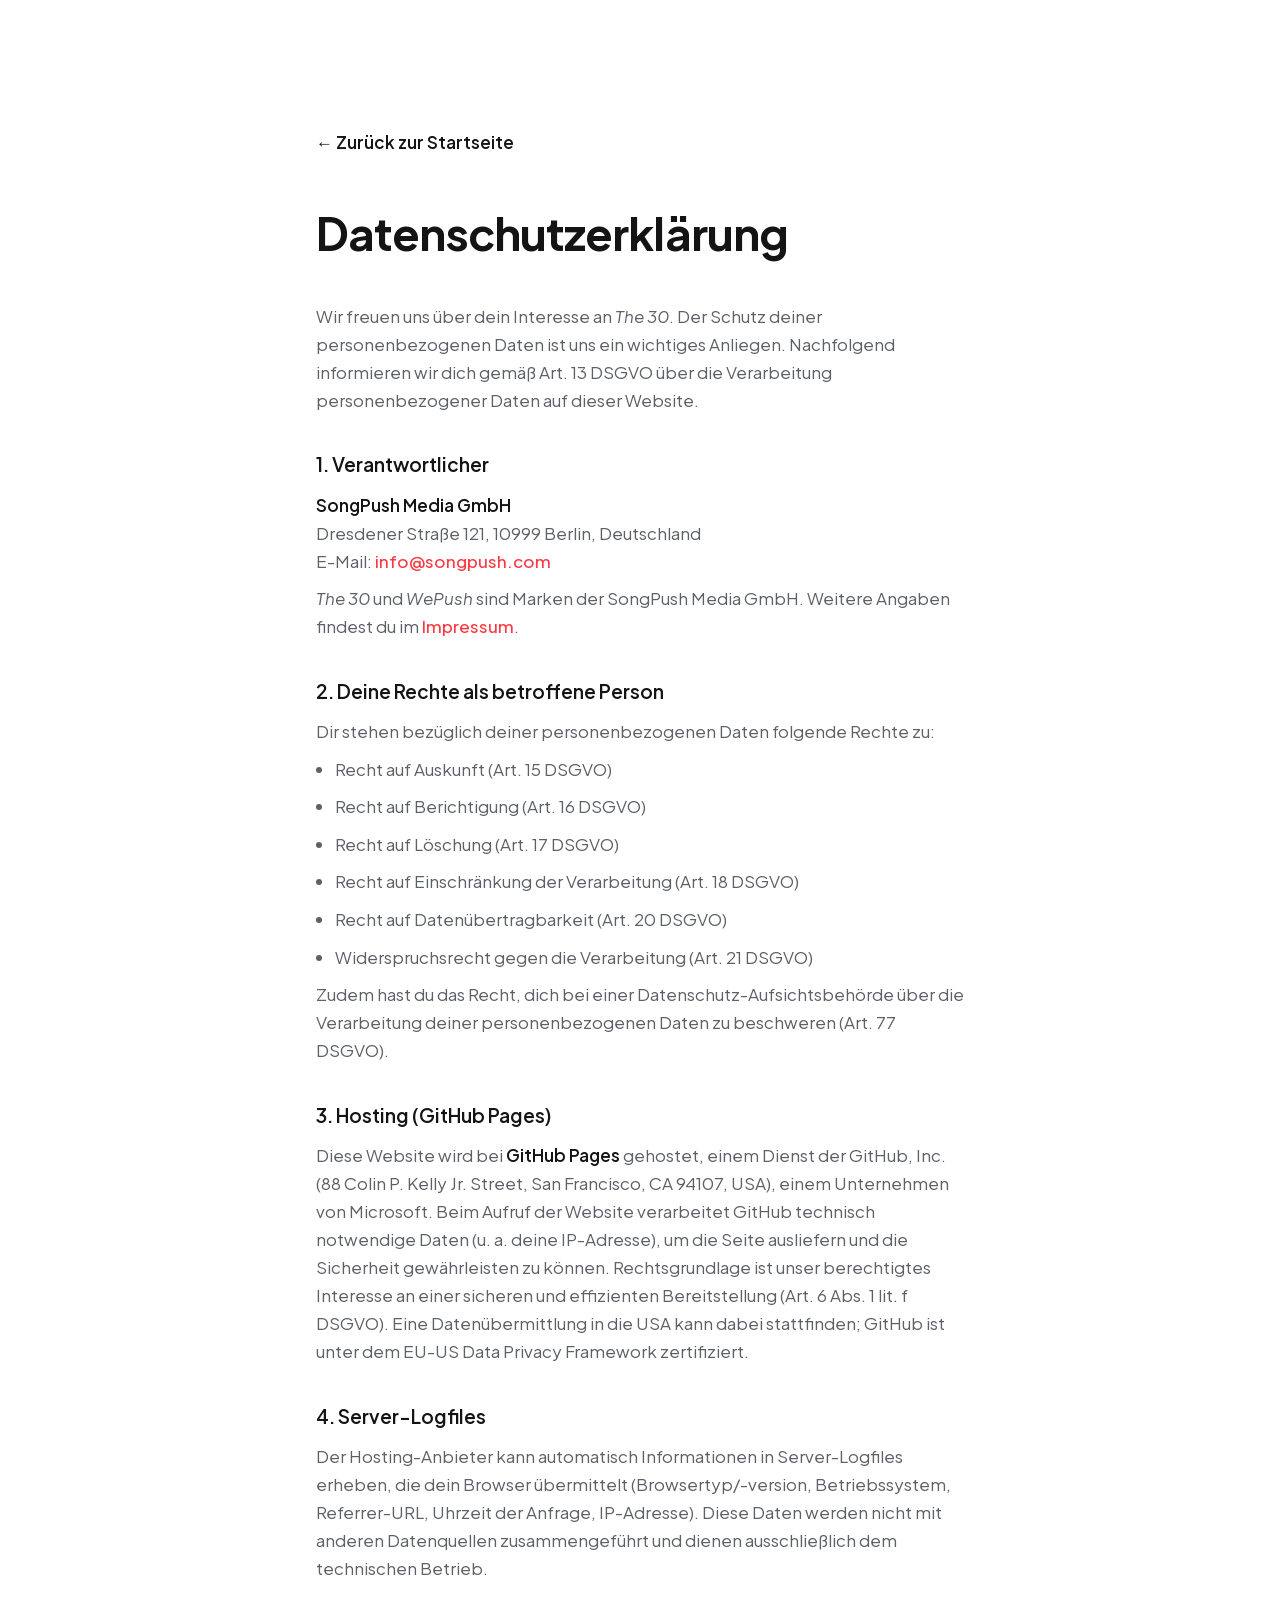
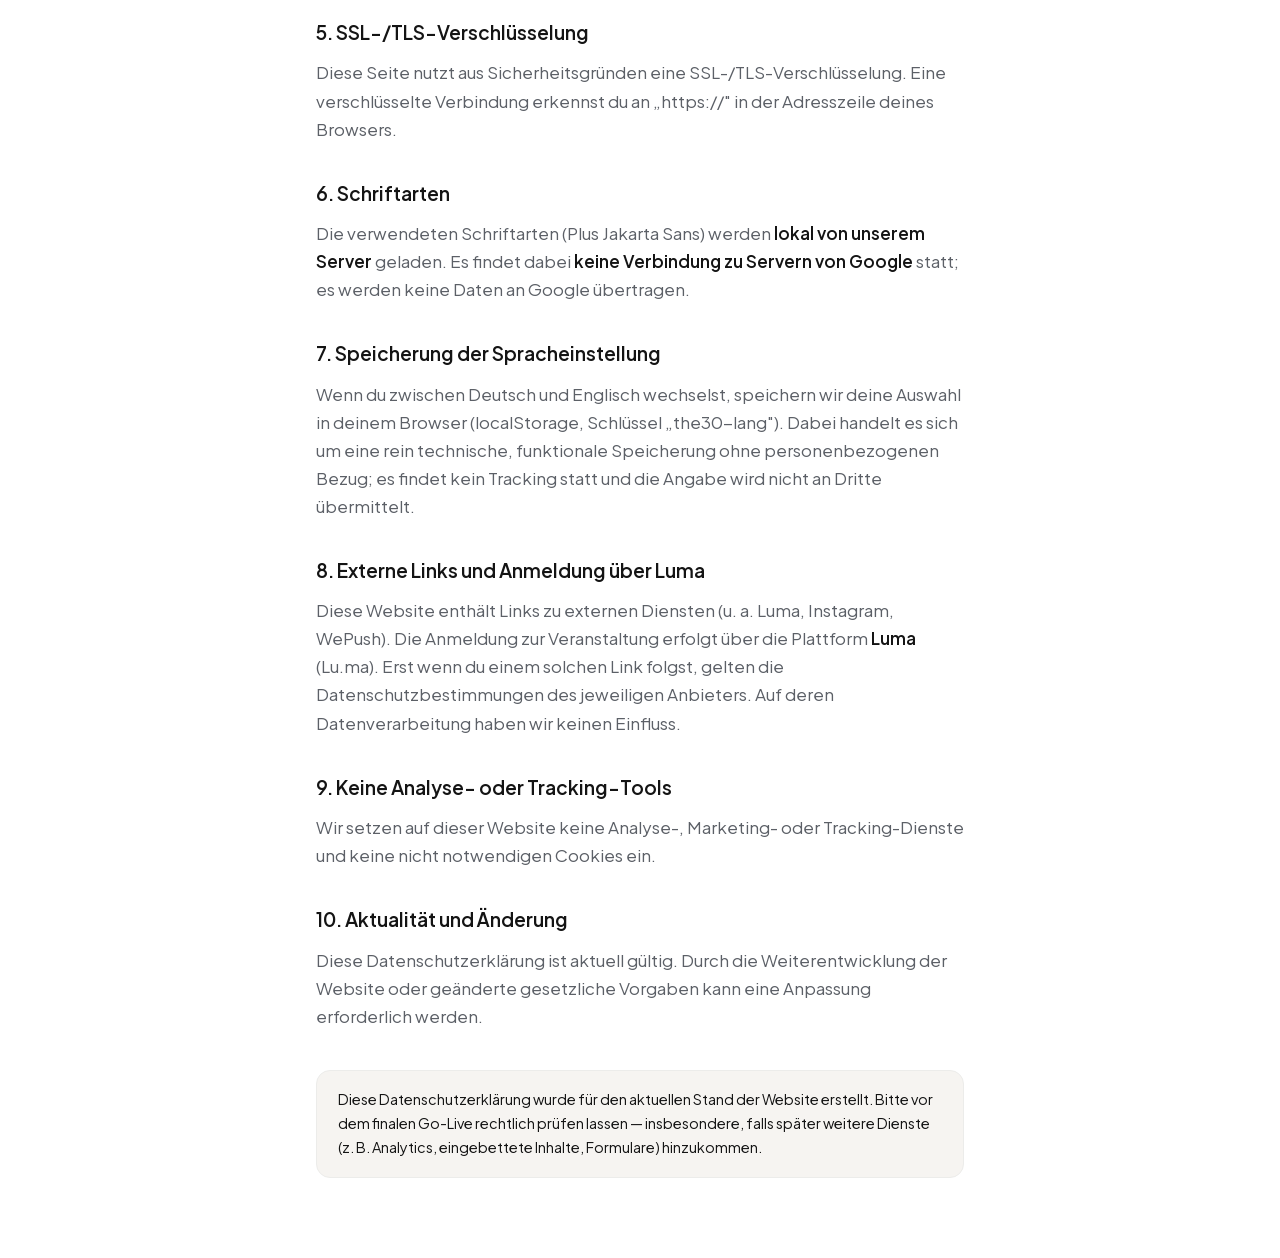
==== datenschutz.html @ 9483adbe "Datenschutz, selbst-gehostete Fonts, Logo-Bar, Section-2 gleich groß - Datenschutzerklärung (datensc" ====
<!DOCTYPE html>
<html lang="de">
<head>
  <meta charset="UTF-8" />
  <meta name="viewport" content="width=device-width, initial-scale=1.0" />
  <title>Datenschutzerklärung — The 30</title>
  <meta name="robots" content="noindex" />
  <link rel="stylesheet" href="assets/fonts/jakarta.css" />
  <link rel="stylesheet" href="css/styles.css" />
  <link rel="icon" href="data:image/svg+xml,<svg xmlns=%22http://www.w3.org/2000/svg%22 viewBox=%220 0 100 100%22><rect width=%22100%22 height=%22100%22 rx=%2226%22 fill=%22%23141414%22/><text x=%2250%22 y=%2270%22 font-size=%2252%22 font-family=%22sans-serif%22 font-weight=%22700%22 fill=%22white%22 text-anchor=%22middle%22>30</text></svg>" />
  <style>
    .legal { max-width: 760px; margin-inline: auto; padding: 8rem var(--gutter) 5rem; }
    .legal h1 { font-weight: 700; letter-spacing: -0.02em; font-size: clamp(2rem, 5vw, 2.8rem); margin-bottom: 2rem; }
    .legal h2 { font-weight: 600; font-size: 1.2rem; margin: 2.2rem 0 0.6rem; }
    .legal p, .legal li { color: var(--ink-soft); margin-bottom: 0.6rem; }
    .legal ul { padding-left: 1.2rem; margin-bottom: 0.6rem; }
    .legal strong { color: var(--ink); font-weight: 600; }
    .legal a { color: var(--primary); font-weight: 500; }
    .legal .back { display: inline-flex; align-items: center; font-weight: 600; color: var(--ink); margin-bottom: 2.5rem; }
    .legal .back:hover { color: var(--primary); }
    .legal .note { margin-top: 2.5rem; padding: 1.1rem 1.3rem; background: var(--bg-soft); border: 1px solid var(--line); border-radius: 14px; font-size: 0.9rem; }
  </style>
</head>
<body>
  <main class="legal">
    <a href="/" class="back">← Zurück zur Startseite</a>
    <h1>Datenschutzerklärung</h1>

    <p>Wir freuen uns über dein Interesse an <em>The 30</em>. Der Schutz deiner personenbezogenen
       Daten ist uns ein wichtiges Anliegen. Nachfolgend informieren wir dich gemäß
       Art. 13 DSGVO über die Verarbeitung personenbezogener Daten auf dieser Website.</p>

    <h2>1. Verantwortlicher</h2>
    <p><strong>SongPush Media GmbH</strong><br />
       Dresdener Straße 121, 10999 Berlin, Deutschland<br />
       E-Mail: <a href="mailto:info@songpush.com">info@songpush.com</a></p>
    <p><em>The 30</em> und <em>WePush</em> sind Marken der SongPush Media GmbH. Weitere Angaben
       findest du im <a href="impressum.html">Impressum</a>.</p>

    <h2>2. Deine Rechte als betroffene Person</h2>
    <p>Dir stehen bezüglich deiner personenbezogenen Daten folgende Rechte zu:</p>
    <ul>
      <li>Recht auf Auskunft (Art. 15 DSGVO)</li>
      <li>Recht auf Berichtigung (Art. 16 DSGVO)</li>
      <li>Recht auf Löschung (Art. 17 DSGVO)</li>
      <li>Recht auf Einschränkung der Verarbeitung (Art. 18 DSGVO)</li>
      <li>Recht auf Datenübertragbarkeit (Art. 20 DSGVO)</li>
      <li>Widerspruchsrecht gegen die Verarbeitung (Art. 21 DSGVO)</li>
    </ul>
    <p>Zudem hast du das Recht, dich bei einer Datenschutz-Aufsichtsbehörde über die Verarbeitung
       deiner personenbezogenen Daten zu beschweren (Art. 77 DSGVO).</p>

    <h2>3. Hosting (GitHub Pages)</h2>
    <p>Diese Website wird bei <strong>GitHub Pages</strong> gehostet, einem Dienst der
       GitHub, Inc. (88 Colin P. Kelly Jr. Street, San Francisco, CA 94107, USA), einem Unternehmen
       von Microsoft. Beim Aufruf der Website verarbeitet GitHub technisch notwendige Daten
       (u. a. deine IP-Adresse), um die Seite ausliefern und die Sicherheit gewährleisten zu können.
       Rechtsgrundlage ist unser berechtigtes Interesse an einer sicheren und effizienten
       Bereitstellung (Art. 6 Abs. 1 lit. f DSGVO). Eine Datenübermittlung in die USA kann dabei
       stattfinden; GitHub ist unter dem EU-US Data Privacy Framework zertifiziert.</p>

    <h2>4. Server-Logfiles</h2>
    <p>Der Hosting-Anbieter kann automatisch Informationen in Server-Logfiles erheben, die dein
       Browser übermittelt (Browsertyp/-version, Betriebssystem, Referrer-URL, Uhrzeit der Anfrage,
       IP-Adresse). Diese Daten werden nicht mit anderen Datenquellen zusammengeführt und dienen
       ausschließlich dem technischen Betrieb.</p>

    <h2>5. SSL-/TLS-Verschlüsselung</h2>
    <p>Diese Seite nutzt aus Sicherheitsgründen eine SSL-/TLS-Verschlüsselung. Eine verschlüsselte
       Verbindung erkennst du an „https://" in der Adresszeile deines Browsers.</p>

    <h2>6. Schriftarten</h2>
    <p>Die verwendeten Schriftarten (Plus Jakarta Sans) werden <strong>lokal von unserem Server</strong>
       geladen. Es findet dabei <strong>keine Verbindung zu Servern von Google</strong> statt; es werden
       keine Daten an Google übertragen.</p>

    <h2>7. Speicherung der Spracheinstellung</h2>
    <p>Wenn du zwischen Deutsch und Englisch wechselst, speichern wir deine Auswahl in deinem Browser
       (localStorage, Schlüssel „the30-lang"). Dabei handelt es sich um eine rein technische,
       funktionale Speicherung ohne personenbezogenen Bezug; es findet kein Tracking statt und die
       Angabe wird nicht an Dritte übermittelt.</p>

    <h2>8. Externe Links und Anmeldung über Luma</h2>
    <p>Diese Website enthält Links zu externen Diensten (u. a. Luma, Instagram, WePush). Die Anmeldung
       zur Veranstaltung erfolgt über die Plattform <strong>Luma</strong> (Lu.ma). Erst wenn du einem
       solchen Link folgst, gelten die Datenschutzbestimmungen des jeweiligen Anbieters. Auf deren
       Datenverarbeitung haben wir keinen Einfluss.</p>

    <h2>9. Keine Analyse- oder Tracking-Tools</h2>
    <p>Wir setzen auf dieser Website keine Analyse-, Marketing- oder Tracking-Dienste und keine
       nicht notwendigen Cookies ein.</p>

    <h2>10. Aktualität und Änderung</h2>
    <p>Diese Datenschutzerklärung ist aktuell gültig. Durch die Weiterentwicklung der Website oder
       geänderte gesetzliche Vorgaben kann eine Anpassung erforderlich werden.</p>

    <div class="note">
      Diese Datenschutzerklärung wurde für den aktuellen Stand der Website erstellt. Bitte vor dem
      finalen Go-Live rechtlich prüfen lassen — insbesondere, falls später weitere Dienste
      (z. B. Analytics, eingebettete Inhalte, Formulare) hinzukommen.
    </div>
  </main>
</body>
</html>
---- assets/fonts/jakarta.css ----
/* cyrillic-ext */
@font-face {
  font-family: 'Plus Jakarta Sans';
  font-style: italic;
  font-weight: 400;
  font-display: swap;
  src: url(pjs-3.woff2) format('woff2');
  unicode-range: U+0460-052F, U+1C80-1C8A, U+20B4, U+2DE0-2DFF, U+A640-A69F, U+FE2E-FE2F;
}
/* vietnamese */
@font-face {
  font-family: 'Plus Jakarta Sans';
  font-style: italic;
  font-weight: 400;
  font-display: swap;
  src: url(pjs-1.woff2) format('woff2');
  unicode-range: U+0102-0103, U+0110-0111, U+0128-0129, U+0168-0169, U+01A0-01A1, U+01AF-01B0, U+0300-0301, U+0303-0304, U+0308-0309, U+0323, U+0329, U+1EA0-1EF9, U+20AB;
}
/* latin-ext */
@font-face {
  font-family: 'Plus Jakarta Sans';
  font-style: italic;
  font-weight: 400;
  font-display: swap;
  src: url(pjs-2.woff2) format('woff2');
  unicode-range: U+0100-02BA, U+02BD-02C5, U+02C7-02CC, U+02CE-02D7, U+02DD-02FF, U+0304, U+0308, U+0329, U+1D00-1DBF, U+1E00-1E9F, U+1EF2-1EFF, U+2020, U+20A0-20AB, U+20AD-20C0, U+2113, U+2C60-2C7F, U+A720-A7FF;
}
/* latin */
@font-face {
  font-family: 'Plus Jakarta Sans';
  font-style: italic;
  font-weight: 400;
  font-display: swap;
  src: url(pjs-0.woff2) format('woff2');
  unicode-range: U+0000-00FF, U+0131, U+0152-0153, U+02BB-02BC, U+02C6, U+02DA, U+02DC, U+0304, U+0308, U+0329, U+2000-206F, U+20AC, U+2122, U+2191, U+2193, U+2212, U+2215, U+FEFF, U+FFFD;
}
/* cyrillic-ext */
@font-face {
  font-family: 'Plus Jakarta Sans';
  font-style: normal;
  font-weight: 400;
  font-display: swap;
  src: url(pjs-7.woff2) format('woff2');
  unicode-range: U+0460-052F, U+1C80-1C8A, U+20B4, U+2DE0-2DFF, U+A640-A69F, U+FE2E-FE2F;
}
/* vietnamese */
@font-face {
  font-family: 'Plus Jakarta Sans';
  font-style: normal;
  font-weight: 400;
  font-display: swap;
  src: url(pjs-6.woff2) format('woff2');
  unicode-range: U+0102-0103, U+0110-0111, U+0128-0129, U+0168-0169, U+01A0-01A1, U+01AF-01B0, U+0300-0301, U+0303-0304, U+0308-0309, U+0323, U+0329, U+1EA0-1EF9, U+20AB;
}
/* latin-ext */
@font-face {
  font-family: 'Plus Jakarta Sans';
  font-style: normal;
  font-weight: 400;
  font-display: swap;
  src: url(pjs-5.woff2) format('woff2');
  unicode-range: U+0100-02BA, U+02BD-02C5, U+02C7-02CC, U+02CE-02D7, U+02DD-02FF, U+0304, U+0308, U+0329, U+1D00-1DBF, U+1E00-1E9F, U+1EF2-1EFF, U+2020, U+20A0-20AB, U+20AD-20C0, U+2113, U+2C60-2C7F, U+A720-A7FF;
}
/* latin */
@font-face {
  font-family: 'Plus Jakarta Sans';
  font-style: normal;
  font-weight: 400;
  font-display: swap;
  src: url(pjs-4.woff2) format('woff2');
  unicode-range: U+0000-00FF, U+0131, U+0152-0153, U+02BB-02BC, U+02C6, U+02DA, U+02DC, U+0304, U+0308, U+0329, U+2000-206F, U+20AC, U+2122, U+2191, U+2193, U+2212, U+2215, U+FEFF, U+FFFD;
}
/* cyrillic-ext */
@font-face {
  font-family: 'Plus Jakarta Sans';
  font-style: normal;
  font-weight: 500;
  font-display: swap;
  src: url(pjs-7.woff2) format('woff2');
  unicode-range: U+0460-052F, U+1C80-1C8A, U+20B4, U+2DE0-2DFF, U+A640-A69F, U+FE2E-FE2F;
}
/* vietnamese */
@font-face {
  font-family: 'Plus Jakarta Sans';
  font-style: normal;
  font-weight: 500;
  font-display: swap;
  src: url(pjs-6.woff2) format('woff2');
  unicode-range: U+0102-0103, U+0110-0111, U+0128-0129, U+0168-0169, U+01A0-01A1, U+01AF-01B0, U+0300-0301, U+0303-0304, U+0308-0309, U+0323, U+0329, U+1EA0-1EF9, U+20AB;
}
/* latin-ext */
@font-face {
  font-family: 'Plus Jakarta Sans';
  font-style: normal;
  font-weight: 500;
  font-display: swap;
  src: url(pjs-5.woff2) format('woff2');
  unicode-range: U+0100-02BA, U+02BD-02C5, U+02C7-02CC, U+02CE-02D7, U+02DD-02FF, U+0304, U+0308, U+0329, U+1D00-1DBF, U+1E00-1E9F, U+1EF2-1EFF, U+2020, U+20A0-20AB, U+20AD-20C0, U+2113, U+2C60-2C7F, U+A720-A7FF;
}
/* latin */
@font-face {
  font-family: 'Plus Jakarta Sans';
  font-style: normal;
  font-weight: 500;
  font-display: swap;
  src: url(pjs-4.woff2) format('woff2');
  unicode-range: U+0000-00FF, U+0131, U+0152-0153, U+02BB-02BC, U+02C6, U+02DA, U+02DC, U+0304, U+0308, U+0329, U+2000-206F, U+20AC, U+2122, U+2191, U+2193, U+2212, U+2215, U+FEFF, U+FFFD;
}
/* cyrillic-ext */
@font-face {
  font-family: 'Plus Jakarta Sans';
  font-style: normal;
  font-weight: 600;
  font-display: swap;
  src: url(pjs-7.woff2) format('woff2');
  unicode-range: U+0460-052F, U+1C80-1C8A, U+20B4, U+2DE0-2DFF, U+A640-A69F, U+FE2E-FE2F;
}
/* vietnamese */
@font-face {
  font-family: 'Plus Jakarta Sans';
  font-style: normal;
  font-weight: 600;
  font-display: swap;
  src: url(pjs-6.woff2) format('woff2');
  unicode-range: U+0102-0103, U+0110-0111, U+0128-0129, U+0168-0169, U+01A0-01A1, U+01AF-01B0, U+0300-0301, U+0303-0304, U+0308-0309, U+0323, U+0329, U+1EA0-1EF9, U+20AB;
}
/* latin-ext */
@font-face {
  font-family: 'Plus Jakarta Sans';
  font-style: normal;
  font-weight: 600;
  font-display: swap;
  src: url(pjs-5.woff2) format('woff2');
  unicode-range: U+0100-02BA, U+02BD-02C5, U+02C7-02CC, U+02CE-02D7, U+02DD-02FF, U+0304, U+0308, U+0329, U+1D00-1DBF, U+1E00-1E9F, U+1EF2-1EFF, U+2020, U+20A0-20AB, U+20AD-20C0, U+2113, U+2C60-2C7F, U+A720-A7FF;
}
/* latin */
@font-face {
  font-family: 'Plus Jakarta Sans';
  font-style: normal;
  font-weight: 600;
  font-display: swap;
  src: url(pjs-4.woff2) format('woff2');
  unicode-range: U+0000-00FF, U+0131, U+0152-0153, U+02BB-02BC, U+02C6, U+02DA, U+02DC, U+0304, U+0308, U+0329, U+2000-206F, U+20AC, U+2122, U+2191, U+2193, U+2212, U+2215, U+FEFF, U+FFFD;
}
/* cyrillic-ext */
@font-face {
  font-family: 'Plus Jakarta Sans';
  font-style: normal;
  font-weight: 700;
  font-display: swap;
  src: url(pjs-7.woff2) format('woff2');
  unicode-range: U+0460-052F, U+1C80-1C8A, U+20B4, U+2DE0-2DFF, U+A640-A69F, U+FE2E-FE2F;
}
/* vietnamese */
@font-face {
  font-family: 'Plus Jakarta Sans';
  font-style: normal;
  font-weight: 700;
  font-display: swap;
  src: url(pjs-6.woff2) format('woff2');
  unicode-range: U+0102-0103, U+0110-0111, U+0128-0129, U+0168-0169, U+01A0-01A1, U+01AF-01B0, U+0300-0301, U+0303-0304, U+0308-0309, U+0323, U+0329, U+1EA0-1EF9, U+20AB;
}
/* latin-ext */
@font-face {
  font-family: 'Plus Jakarta Sans';
  font-style: normal;
  font-weight: 700;
  font-display: swap;
  src: url(pjs-5.woff2) format('woff2');
  unicode-range: U+0100-02BA, U+02BD-02C5, U+02C7-02CC, U+02CE-02D7, U+02DD-02FF, U+0304, U+0308, U+0329, U+1D00-1DBF, U+1E00-1E9F, U+1EF2-1EFF, U+2020, U+20A0-20AB, U+20AD-20C0, U+2113, U+2C60-2C7F, U+A720-A7FF;
}
/* latin */
@font-face {
  font-family: 'Plus Jakarta Sans';
  font-style: normal;
  font-weight: 700;
  font-display: swap;
  src: url(pjs-4.woff2) format('woff2');
  unicode-range: U+0000-00FF, U+0131, U+0152-0153, U+02BB-02BC, U+02C6, U+02DA, U+02DC, U+0304, U+0308, U+0329, U+2000-206F, U+20AC, U+2122, U+2191, U+2193, U+2212, U+2215, U+FEFF, U+FFFD;
}
---- css/styles.css ----
/* =========================================================
   THE 30 — Creator Marketing Leaders Berlin
   Stil angelehnt an markus.ventures: minimalistisch, viel
   Whitespace, Plus Jakarta Sans. WePush-Farben, Rot nur dezent.
   Alle Marken-Variablen unter :root → einfaches Re-Branding.
   ========================================================= */
:root {
  /* Neutrale Basis (markus.ventures-Look) */
  --bg:      #ffffff;
  --bg-soft: #f6f4f1;   /* warmes Off-White für Sektionen */
  --ink:     #141414;   /* Überschriften / Text */
  --ink-2:   #16151a;   /* dunkle Panels */
  --ink-soft:#5c6067;   /* gedämpfter Text */
  --line:    #ececea;   /* feine Linien */

  /* WePush-Farben — Rot nur als dezenter Akzent */
  --primary:      #FE3842;
  --primary-dark: #E5323A;
  --primary-soft: #FFF1F1;
  --cyan:         #4DFFFF;  /* Teil der WePush-Palette; hier bewusst kaum genutzt */

  /* Typo */
  --font: "Plus Jakarta Sans", -apple-system, BlinkMacSystemFont, "Segoe UI", sans-serif;

  /* Layout */
  --maxw: 1120px;
  --gutter: clamp(1.25rem, 5vw, 3.5rem);
  --radius: 18px;
  --radius-sm: 12px;
}

*, *::before, *::after { box-sizing: border-box; margin: 0; padding: 0; }
html { scroll-behavior: smooth; -webkit-text-size-adjust: 100%; }
body {
  background: var(--bg); color: var(--ink);
  font-family: var(--font); font-size: 17px; line-height: 1.65; font-weight: 400;
  -webkit-font-smoothing: antialiased; overflow-x: hidden;
}
img { max-width: 100%; display: block; }
a { color: inherit; text-decoration: none; }
.container { width: 100%; max-width: var(--maxw); margin-inline: auto; padding-inline: var(--gutter); }

/* dezenter roter Akzent-Unterstrich (sparsam eingesetzt) */
.ux { position: relative; white-space: nowrap; }
.ux::after { content: ""; position: absolute; left: 0; right: 0; bottom: -0.06em; height: 2px; background: var(--primary); border-radius: 2px; opacity: .9; }

/* ---------- Eyebrow ---------- */
.eyebrow {
  display: inline-flex; align-items: center; gap: 0.55em;
  font-size: 0.74rem; font-weight: 600; letter-spacing: 0.16em; text-transform: uppercase;
  color: var(--ink-soft); margin-bottom: 1.3rem;
}
.eyebrow::before { content: ""; width: 18px; height: 1px; background: var(--ink-soft); opacity: .5; }
.eyebrow--dot::before { width: 7px; height: 7px; border-radius: 50%; background: var(--primary); opacity: 1; }

/* ---------- Buttons & Links ---------- */
.btn {
  display: inline-flex; align-items: center; justify-content: center;
  font-family: var(--font); font-weight: 600; font-size: 0.94rem;
  padding: 0.85em 1.7em; border-radius: 100px; border: 1px solid transparent; cursor: pointer;
  transition: transform .2s ease, background .2s ease, color .2s ease, box-shadow .25s ease, border-color .2s ease;
  white-space: nowrap;
}
.btn--dark { background: var(--ink); color: #fff; }
.btn--dark:hover { background: #000; transform: translateY(-2px); box-shadow: 0 10px 24px rgba(20,20,20,0.18); }
.btn--light { background: #fff; color: var(--ink); }
.btn--light:hover { transform: translateY(-2px); box-shadow: 0 12px 30px rgba(0,0,0,0.22); }
.btn--nav { padding: 0.62em 1.25em; font-size: 0.86rem; }
.btn--lg { font-size: 1rem; padding: 0.95em 2rem; }

.link-arrow { display: inline-flex; align-items: center; font-weight: 600; color: var(--ink);
  transition: color .2s, transform .2s; }
.link-arrow:hover { color: var(--primary); transform: translateX(3px); }
.link-arrow--lg { font-size: 1rem; }

/* ---------- Nav ---------- */
.nav {
  position: fixed; top: 0; left: 0; right: 0; z-index: 100;
  display: flex; align-items: center; justify-content: space-between;
  padding: 1.15rem var(--gutter);
  transition: background .3s ease, box-shadow .3s ease, padding .3s ease;
}
.nav.scrolled { background: rgba(255,255,255,0.82); backdrop-filter: blur(14px); -webkit-backdrop-filter: blur(14px);
  box-shadow: 0 1px 0 var(--line); padding-top: 0.8rem; padding-bottom: 0.8rem; }
.nav__brand { display: flex; flex-direction: column; line-height: 1; }
.nav__mark { font-weight: 700; font-size: 1.18rem; letter-spacing: -0.01em; }
.nav__by { font-size: 0.63rem; font-weight: 600; letter-spacing: 0.2em; text-transform: uppercase; color: var(--primary); margin-top: 4px; }
.nav__links { display: flex; gap: 2.1rem; }
.nav__links a { font-size: 0.92rem; font-weight: 500; color: var(--ink-soft); transition: color .2s; }
.nav__links a:hover { color: var(--ink); }
.nav__actions { display: flex; align-items: center; gap: 0.9rem; }
.langswitch { display: inline-flex; align-items: center; background: #f1efec; border: 1px solid var(--line); border-radius: 100px; padding: 3px; }
.langswitch__btn { font-family: var(--font); font-weight: 600; font-size: 0.78rem; letter-spacing: 0.03em;
  border: none; background: transparent; color: var(--ink-soft); cursor: pointer;
  padding: 0.32em 0.7em; border-radius: 100px; transition: background .2s, color .2s; }
.langswitch__btn.is-active { background: var(--ink); color: #fff; }

/* ---------- Trust / Logo-Bar ---------- */
.trustbar { padding: 2.6rem var(--gutter) 0.5rem; }
.trustbar .container { border-top: 1px solid var(--line); padding-top: 2.6rem; }
.trustbar__label { text-align: center; font-size: 0.8rem; font-weight: 600; letter-spacing: 0.14em;
  text-transform: uppercase; color: var(--ink-soft); margin-bottom: 1.8rem; }
.trustbar__logos { display: flex; flex-wrap: wrap; justify-content: center; align-items: center; gap: clamp(1.6rem, 5vw, 3.4rem); }
.brand { font-weight: 700; font-size: clamp(1.1rem, 2.4vw, 1.5rem); letter-spacing: -0.01em;
  color: #b7b6b3; transition: color .25s ease, transform .25s ease; cursor: default; white-space: nowrap; }
.brand:hover { color: var(--c); transform: translateY(-2px); }
/* Für echte Logo-Bilder: <img class="brand-img" …> */
.brand-img { height: 30px; width: auto; filter: grayscale(1); opacity: 0.5; transition: filter .25s ease, opacity .25s ease; }
.brand-img:hover { filter: none; opacity: 1; }

/* ---------- Hero ---------- */
.hero { position: relative; min-height: 100vh; min-height: 100svh;
  display: flex; align-items: center; padding: 9rem var(--gutter) 5rem; overflow: hidden; }
.hero__grid-lines { position: absolute; inset: 0; z-index: 0;
  background-image: radial-gradient(rgba(20,20,20,0.05) 1px, transparent 1px);
  background-size: 42px 42px;
  -webkit-mask-image: linear-gradient(180deg, #000, transparent 70%);
          mask-image: linear-gradient(180deg, #000, transparent 70%); }
.hero__layout { position: relative; z-index: 1; display: grid;
  grid-template-columns: 1.02fr 0.98fr; gap: clamp(2rem, 5vw, 4.5rem); align-items: stretch; width: 100%; }
.hero__inner { display: flex; flex-direction: column; justify-content: space-between; gap: 2rem; }
.hero__top { max-width: 600px; }
.hero__title { font-weight: 600; letter-spacing: -0.025em; line-height: 1.08;
  font-size: clamp(2.1rem, 4.6vw, 3.6rem); margin-bottom: 1.5rem; }
.hero__lede { max-width: 48ch; color: var(--ink-soft); font-size: clamp(1.05rem, 1.6vw, 1.2rem); }
.hero__media { position: relative; display: flex; flex-direction: column; justify-content: space-between; }
.hero__media img { display: block; width: 100%; height: auto; aspect-ratio: 1 / 1; object-fit: cover;
  border-radius: 26px; box-shadow: 0 34px 80px rgba(20,20,20,0.24); }
.hero__cta { display: flex; align-items: center; gap: 1.6rem; flex-wrap: wrap; margin-top: 2.4rem; }
.hero__meta { display: flex; align-items: center; justify-content: space-between; gap: 1rem;
  width: 100%; margin-top: 1.6rem; padding-top: 1.6rem; border-top: 1px solid var(--line); }
.hero__meta > div { display: flex; flex-direction: column; }
.hero__meta-num { font-weight: 700; font-size: 1.45rem; letter-spacing: -0.02em; }
.hero__meta-lbl { font-size: 0.85rem; color: var(--ink-soft); }
.hero__meta-sep { width: 1px; height: 34px; background: var(--line); }

/* ---------- Sections ---------- */
.section { padding: clamp(4.5rem, 10vw, 8.5rem) 0; position: relative; }
.section__title { font-weight: 600; letter-spacing: -0.02em; line-height: 1.18; font-size: clamp(1.7rem, 3.8vw, 2.7rem); max-width: 22ch; }
.section__title--sm { font-size: clamp(1.55rem, 3vw, 2.15rem); }
.lead { margin-top: 1.5rem; max-width: 64ch; color: var(--ink-soft); font-size: 1.13rem; }

/* ---------- Vision ---------- */
.vision { background: var(--bg-soft); }
.vision__grid { display: grid; grid-template-columns: 1fr 1fr; gap: clamp(2rem, 5vw, 4.5rem); align-items: stretch; }
.vision__text { align-self: center; }
.vision__media { display: flex; }
.vision__media video { display: block; width: 100%; height: 100%; object-fit: cover; min-height: 340px;
  border-radius: 24px; box-shadow: 0 30px 70px rgba(20,20,20,0.20); background: #0d0d0f; }

/* ---------- Experience / Cards ---------- */
/* Stimmungs-Galerie: alle Fotos über identischen dunklen Filter vereinheitlicht */
.mood { display: grid; grid-template-columns: repeat(4, 1fr); gap: 0.9rem; margin-top: 2.8rem; }
.mood__tile { position: relative; margin: 0; border-radius: 16px; overflow: hidden; aspect-ratio: 3 / 4; }
.mood__tile img { width: 100%; height: 100%; object-fit: cover;
  filter: grayscale(0.35) brightness(0.6) contrast(1.05);
  transition: transform .6s ease, filter .4s ease; }
.mood__tile::after { content: ""; position: absolute; inset: 0; pointer-events: none;
  background: linear-gradient(to top, rgba(12,12,14,0.9) 0%, rgba(12,12,14,0.2) 55%, rgba(12,12,14,0.4) 100%); }
.mood__tile figcaption { position: absolute; left: 1rem; bottom: 0.9rem; z-index: 1;
  color: #fff; font-weight: 600; font-size: 0.92rem; letter-spacing: -0.01em; }
.mood__tile:hover img { transform: scale(1.06); filter: grayscale(0.15) brightness(0.72) contrast(1.05); }

.cards { display: grid; grid-template-columns: repeat(3, 1fr); gap: 1.3rem; margin-top: 3rem; }
.card { background: #fff; border: 1px solid var(--line); border-radius: var(--radius);
  padding: 2rem 1.9rem 2.2rem; transition: transform .3s ease, box-shadow .3s ease; position: relative; }
.card:hover { transform: translateY(-6px); box-shadow: 0 18px 40px rgba(20,20,20,0.07); }
.card__icon { display: grid; place-items: center; width: 52px; height: 52px; border-radius: 14px;
  border: 1px solid var(--line); color: var(--ink); margin-bottom: 1.3rem; transition: color .3s, border-color .3s; }
.card:hover .card__icon { color: var(--primary); border-color: var(--primary-soft); }
.card__idx { position: absolute; top: 1.5rem; right: 1.7rem; font-weight: 700; font-size: 0.95rem; color: var(--line); }
.card__title { font-weight: 600; font-size: 1.3rem; margin-bottom: 0.55rem; letter-spacing: -0.01em; }
.card__text { color: var(--ink-soft); font-size: 0.98rem; }

.flow { display: grid; grid-template-columns: repeat(4, 1fr); gap: 1.4rem; margin-top: 2.6rem;
  border-top: 1px solid var(--line); padding-top: 2.6rem; }
.flow__num { display: inline-grid; place-items: center; width: 30px; height: 30px; border-radius: 50%;
  border: 1px solid var(--line); color: var(--ink); font-weight: 600; font-size: 0.9rem; margin-bottom: 0.9rem; }
.flow__item h4 { font-weight: 600; font-size: 1.08rem; margin-bottom: 0.3rem; letter-spacing: -0.01em; }
.flow__item p { color: var(--ink-soft); font-size: 0.92rem; }

/* ---------- Location ---------- */
.location__grid { display: grid; grid-template-columns: 1.05fr 0.95fr; gap: clamp(2rem, 5vw, 4.5rem); align-items: center; }
.location__addr { font-weight: 600; font-size: 1.1rem; margin-top: 0.9rem; }
.location__date { margin: 1.8rem 0 1.2rem; font-weight: 600; color: var(--ink); }
.pin-card { position: relative; border-radius: var(--radius); overflow: hidden; border: 1px solid var(--line); }
.pin-card__map { display: block; width: 100%; }
.pin-card__label { position: absolute; left: 1.1rem; bottom: 1.1rem; background: #fff; padding: 0.65rem 1rem; border-radius: 12px;
  box-shadow: 0 6px 18px rgba(0,0,0,0.08); display: flex; flex-direction: column; }
.pin-card__label strong { font-weight: 600; font-size: 0.95rem; }
.pin-card__label span { font-size: 0.8rem; color: var(--ink-soft); }

/* ---------- Gallery ---------- */
.gallery { background: var(--bg-soft); }
.grid-gallery { display: grid; grid-template-columns: repeat(3, 1fr); gap: 1rem; margin-top: 2.6rem; }
.grid-gallery figure { margin: 0; border-radius: var(--radius-sm); overflow: hidden; }
.grid-gallery img { width: 100%; height: 100%; aspect-ratio: 1/1; object-fit: cover; transition: transform .5s ease; }
.grid-gallery figure:hover img { transform: scale(1.04); }
.ph-tile { aspect-ratio: 1/1; border-radius: var(--radius-sm); background: #fff; border: 1px solid var(--line);
  background-image: radial-gradient(var(--line) 1px, transparent 1px); background-size: 16px 16px; }

/* ---------- Host ---------- */
.host__grid { display: grid; grid-template-columns: 0.8fr 1.2fr; gap: clamp(2rem, 5vw, 4.5rem); align-items: center; }
.host-photo { position: relative; max-width: 340px; }
.host-photo__ph { aspect-ratio: 4/5; border-radius: var(--radius); background: var(--bg-soft); border: 1px solid var(--line);
  display: flex; flex-direction: column; align-items: center; justify-content: center; gap: 0.3rem; color: var(--ink-soft); }
.host-photo__ph span { font-weight: 600; }
.host-photo__ph small { font-size: 0.78rem; opacity: 0.6; }

/* ---------- FAQ ---------- */
.faq__container { max-width: 800px; }
.accordion { margin-top: 2.6rem; border-top: 1px solid var(--line); }
.acc { border-bottom: 1px solid var(--line); }
.acc summary { list-style: none; cursor: pointer; padding: 1.35rem 0; font-weight: 600; font-size: 1.1rem;
  display: flex; justify-content: space-between; align-items: center; gap: 1rem; letter-spacing: -0.01em; }
.acc summary::-webkit-details-marker { display: none; }
.acc summary::after { content: "+"; color: var(--ink-soft); font-size: 1.5rem; font-weight: 400; transition: transform .3s, color .3s; line-height: 1; }
.acc[open] summary::after { transform: rotate(45deg); color: var(--primary); }
.acc__body { padding-bottom: 1.4rem; color: var(--ink-soft); max-width: 64ch; }

/* ---------- CTA ---------- */
.cta-wrap { padding-bottom: clamp(3rem, 7vw, 5rem); }
.cta-panel { background: var(--ink-2); color: #fff; border-radius: 28px; text-align: center;
  padding: clamp(3rem, 8vw, 5.5rem) clamp(1.5rem, 5vw, 4rem); position: relative; overflow: hidden; }
.cta-panel::before { content: ""; position: absolute; top: -40%; left: 50%; transform: translateX(-50%);
  width: 480px; height: 480px; border-radius: 50%;
  background: radial-gradient(circle, rgba(254,56,66,0.18), transparent 62%); }
.cta-panel > * { position: relative; z-index: 1; }
.cta-panel__title { font-weight: 600; font-size: clamp(1.9rem, 5vw, 3rem); letter-spacing: -0.02em; }
.cta-panel__sub { margin: 1rem auto 2rem; color: rgba(255,255,255,0.72); font-size: 1.08rem; max-width: 40ch; }

/* ---------- Footer ---------- */
.footer { padding-top: 1rem; padding-bottom: 2rem; }
.footer__grid { display: flex; justify-content: space-between; flex-wrap: wrap; gap: 2rem; padding-bottom: 2.4rem; border-bottom: 1px solid var(--line); }
.footer__brand .nav__mark { font-size: 1.3rem; }
.footer__brand p { color: var(--ink-soft); font-size: 0.9rem; margin-top: 0.4rem; }
.footer__links { display: flex; gap: 1.8rem; flex-wrap: wrap; }
.footer__links a { color: var(--ink-soft); font-size: 0.92rem; font-weight: 500; transition: color .2s; }
.footer__links a:hover { color: var(--primary); }
.footer__bottom { display: flex; justify-content: space-between; flex-wrap: wrap; gap: 0.6rem; padding-block: 1.6rem; color: var(--ink-soft); font-size: 0.82rem; }
.footer__bottom a:hover { color: var(--primary); }

/* ---------- Reveal ---------- */
.reveal { opacity: 0; transform: translateY(22px); transition: opacity .7s ease, transform .7s ease; }
.reveal.is-visible { opacity: 1; transform: none; }
@media (prefers-reduced-motion: reduce) {
  .reveal { opacity: 1; transform: none; transition: none; }
  html { scroll-behavior: auto; }
}

/* ---------- Responsive ---------- */
@media (max-width: 900px) {
  .nav__links { display: none; }
  .cards, .flow, .mood { grid-template-columns: 1fr 1fr; }
  .location__grid, .host__grid, .vision__grid { grid-template-columns: 1fr; }
  .vision__media video { height: auto; width: 100%; min-height: 0; aspect-ratio: 16 / 10; }
  .host-photo { max-width: 300px; }
  .hero { min-height: 0; padding: 8rem var(--gutter) 4rem; }
  .hero__layout { grid-template-columns: 1fr; gap: 2.5rem; }
  .hero__inner { max-width: 620px; }
  .hero__media { max-width: 480px; }
}
@media (max-width: 560px) {
  body { font-size: 16px; }
  .cards, .flow, .grid-gallery { grid-template-columns: 1fr; }
  .grid-gallery { grid-template-columns: 1fr 1fr; }
  .hero { padding-top: 7rem; }
  .hero__meta-sep { display: none; }
  .hero__meta { gap: 1.4rem; }
  .nav { padding-inline: 1.1rem; }
  .btn--nav { display: none; }
}
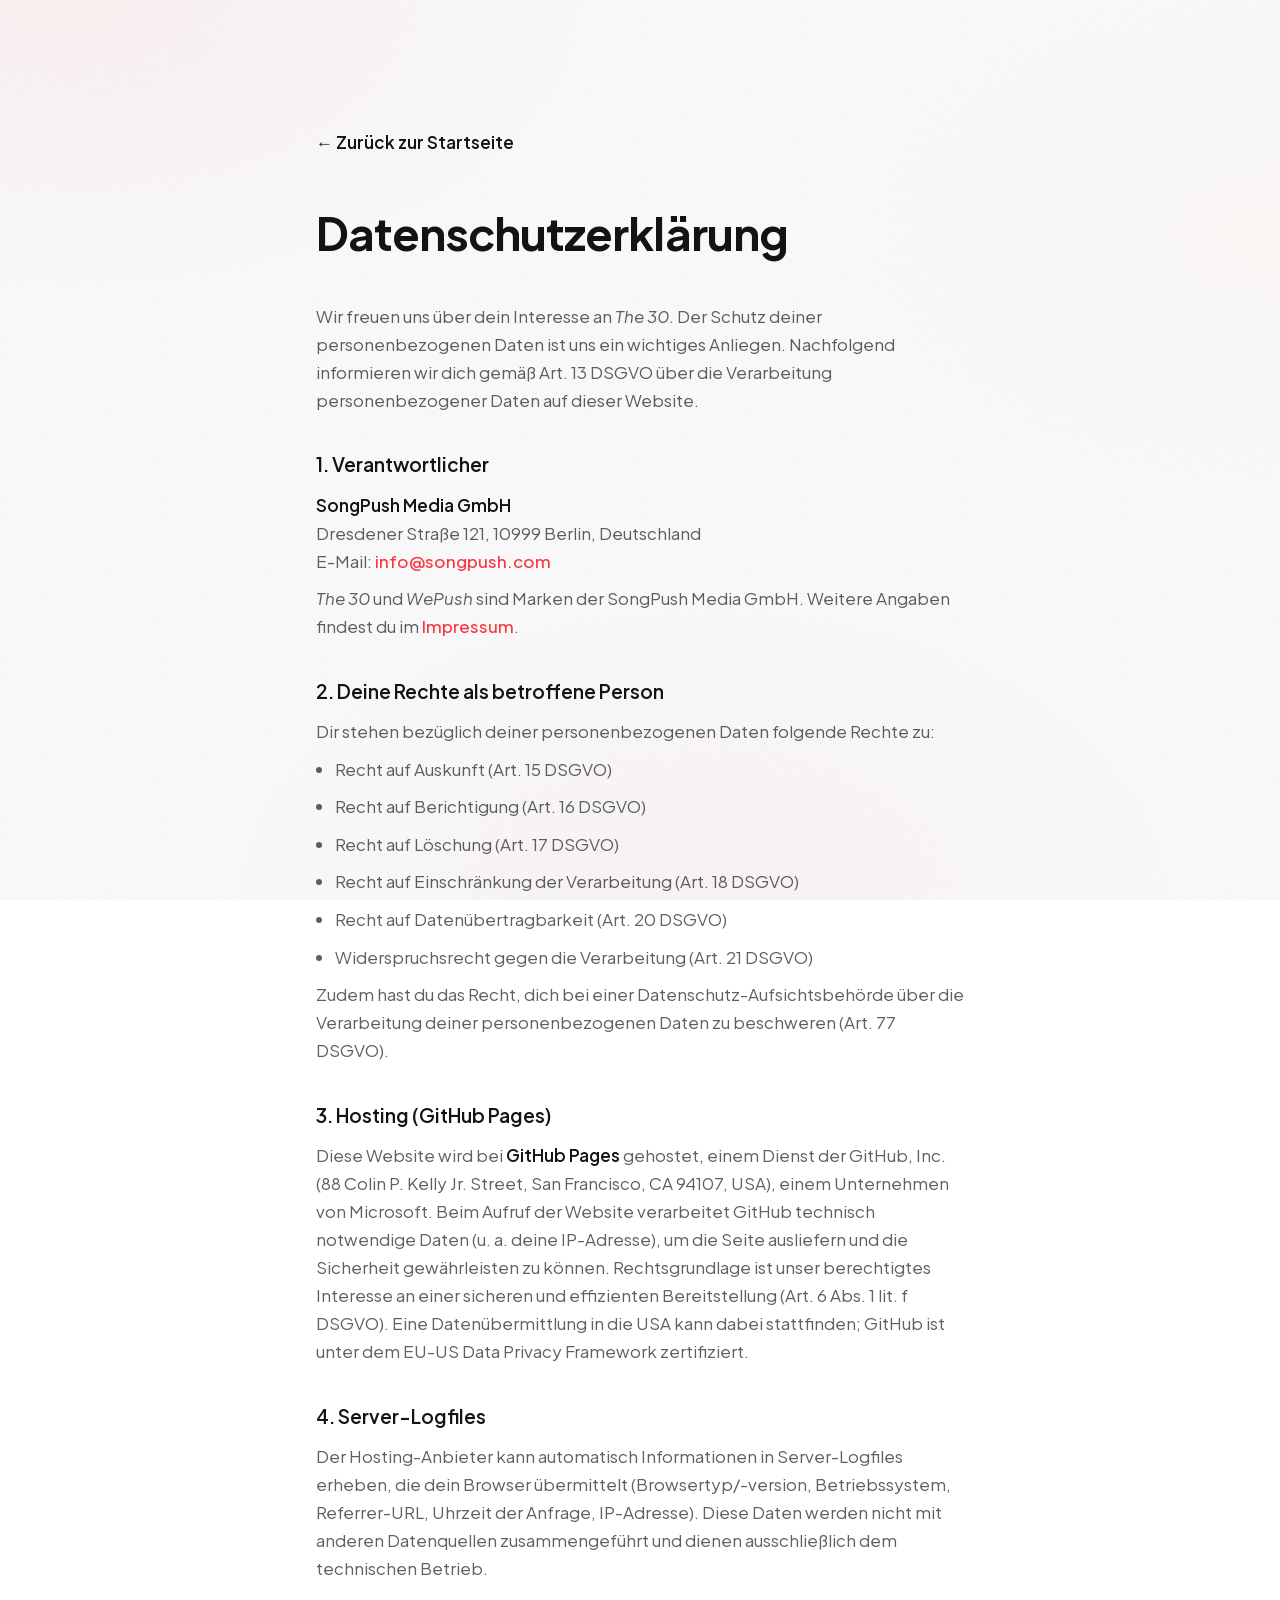
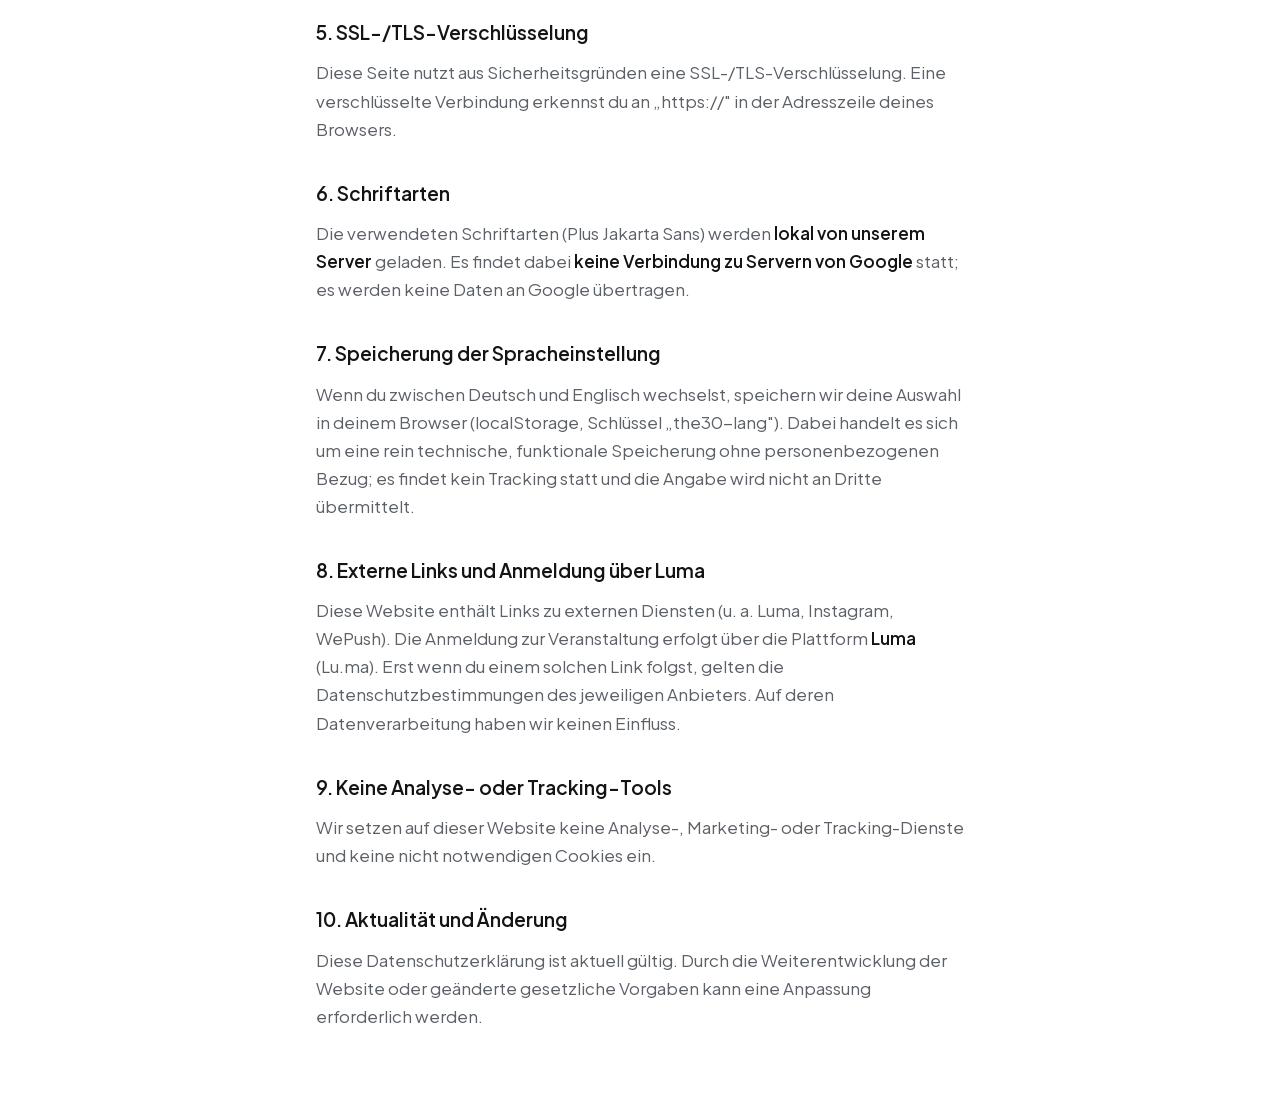
==== commit 9b2b3f38: "Footer: Luma->Anmeldung, markus.ventures entfernt; interne Hinweis-Boxen aus Impressum & Datenschutz" ====
--- a/datenschutz.html
+++ b/datenschutz.html
@@ -93,12 +93,6 @@
     <h2>10. Aktualität und Änderung</h2>
     <p>Diese Datenschutzerklärung ist aktuell gültig. Durch die Weiterentwicklung der Website oder
        geänderte gesetzliche Vorgaben kann eine Anpassung erforderlich werden.</p>
-
-    <div class="note">
-      Diese Datenschutzerklärung wurde für den aktuellen Stand der Website erstellt. Bitte vor dem
-      finalen Go-Live rechtlich prüfen lassen — insbesondere, falls später weitere Dienste
-      (z. B. Analytics, eingebettete Inhalte, Formulare) hinzukommen.
-    </div>
   </main>
 </body>
 </html>
--- a/css/styles.css
+++ b/css/styles.css
@@ -32,14 +32,29 @@
 *, *::before, *::after { box-sizing: border-box; margin: 0; padding: 0; }
 html { scroll-behavior: smooth; -webkit-text-size-adjust: 100%; }
 body {
-  background: var(--bg); color: var(--ink);
+  background-color: var(--bg); color: var(--ink);
+  /* Weiches, warmes Ambient-Licht (organisch, edel, kein Tech-Muster) */
+  background-image:
+    radial-gradient(70% 55% at 5% 0%, rgba(254,56,66,0.05), transparent 60%),
+    radial-gradient(58% 50% at 100% 26%, rgba(255,210,184,0.07), transparent 58%),
+    radial-gradient(62% 55% at 55% 100%, rgba(254,56,66,0.035), transparent 62%);
+  background-repeat: no-repeat;
+  background-attachment: fixed;
   font-family: var(--font); font-size: 17px; line-height: 1.65; font-weight: 400;
   -webkit-font-smoothing: antialiased; overflow-x: hidden;
+}
+/* Feines, mattes Korn-/Papier-Muster über der ganzen Seite (edel, nicht-technisch) */
+body::before {
+  content: ""; position: fixed; inset: 0; z-index: 40; pointer-events: none; opacity: 0.055;
+  background-image: url("data:image/svg+xml,%3Csvg xmlns='http://www.w3.org/2000/svg' width='160' height='160'%3E%3Cfilter id='n'%3E%3CfeTurbulence type='fractalNoise' baseFrequency='0.82' numOctaves='2' stitchTiles='stitch'/%3E%3CfeColorMatrix type='matrix' values='0 0 0 0 0 0 0 0 0 0 0 0 0 0 0 0 0 0 1 0'/%3E%3C/filter%3E%3Crect width='160' height='160' filter='url(%23n)'/%3E%3C/svg%3E");
+  background-size: 160px 160px;
 }
 img { max-width: 100%; display: block; }
 a { color: inherit; text-decoration: none; }
 .container { width: 100%; max-width: var(--maxw); margin-inline: auto; padding-inline: var(--gutter); }
 
+/* roter Text-Akzent (WePush-Rot) */
+.hl { color: var(--primary); }
 /* dezenter roter Akzent-Unterstrich (sparsam eingesetzt) */
 .ux { position: relative; white-space: nowrap; }
 .ux::after { content: ""; position: absolute; left: 0; right: 0; bottom: -0.06em; height: 2px; background: var(--primary); border-radius: 2px; opacity: .9; }
@@ -96,36 +111,41 @@
 .langswitch__btn.is-active { background: var(--ink); color: #fff; }
 
 /* ---------- Trust / Logo-Bar ---------- */
-.trustbar { padding: 2.6rem var(--gutter) 0.5rem; }
+.trustbar { padding: 2.6rem var(--gutter) 3.4rem; }
 .trustbar .container { border-top: 1px solid var(--line); padding-top: 2.6rem; }
-.trustbar__label { text-align: center; font-size: 0.8rem; font-weight: 600; letter-spacing: 0.14em;
-  text-transform: uppercase; color: var(--ink-soft); margin-bottom: 1.8rem; }
-.trustbar__logos { display: flex; flex-wrap: wrap; justify-content: center; align-items: center; gap: clamp(1.6rem, 5vw, 3.4rem); }
-.brand { font-weight: 700; font-size: clamp(1.1rem, 2.4vw, 1.5rem); letter-spacing: -0.01em;
-  color: #b7b6b3; transition: color .25s ease, transform .25s ease; cursor: default; white-space: nowrap; }
-.brand:hover { color: var(--c); transform: translateY(-2px); }
-/* Für echte Logo-Bilder: <img class="brand-img" …> */
-.brand-img { height: 30px; width: auto; filter: grayscale(1); opacity: 0.5; transition: filter .25s ease, opacity .25s ease; }
-.brand-img:hover { filter: none; opacity: 1; }
+.trustbar__label { text-align: center; font-size: 0.72rem; font-weight: 600; letter-spacing: 0.13em;
+  text-transform: uppercase; color: var(--ink-soft); margin-bottom: 2rem; }
+.trustbar__logos { display: flex; flex-wrap: wrap; justify-content: center; align-items: center; gap: clamp(1.2rem, 2.6vw, 2.2rem) clamp(1rem, 2.1vw, 1.8rem); }
+/* Logos einheitlich innerhalb einer Höhen-/Breiten-Box, ohne Verzerrung; ausgegraut → Farbe bei Hover */
+.brand-img { max-height: 27px; max-width: 105px; width: auto; height: auto;
+  filter: grayscale(1); opacity: 0.5; transition: filter .3s ease, opacity .3s ease, transform .3s ease; }
+.brand-img:hover { filter: none; opacity: 1; transform: translateY(-2px); }
+/* breite Wortmarken (cosnova, Duolingo) kleiner, damit sie nicht dominieren */
+.brand-img--sm { max-height: 18px; max-width: 76px; }
+/* größer (Nivea, Paramount, Sony Music, Gymondo) */
+.brand-img--lg { max-height: 36px; max-width: 126px; }
+/* kleiner (Suno) */
+.brand-img--xs { max-height: 14px; max-width: 60px; }
+/* Gymondo (gestapeltes Logo mit Innen-Padding → etwas größer für Balance) */
+.brand-img--gym { max-height: 66px; max-width: 80px; }
 
 /* ---------- Hero ---------- */
 .hero { position: relative; min-height: 100vh; min-height: 100svh;
   display: flex; align-items: center; padding: 9rem var(--gutter) 5rem; overflow: hidden; }
 .hero__grid-lines { position: absolute; inset: 0; z-index: 0;
-  background-image: radial-gradient(rgba(20,20,20,0.05) 1px, transparent 1px);
-  background-size: 42px 42px;
-  -webkit-mask-image: linear-gradient(180deg, #000, transparent 70%);
-          mask-image: linear-gradient(180deg, #000, transparent 70%); }
+  background-image: radial-gradient(60% 50% at 50% 0%, rgba(254,56,66,0.06), transparent 60%); }
 .hero__layout { position: relative; z-index: 1; display: grid;
-  grid-template-columns: 1.02fr 0.98fr; gap: clamp(2rem, 5vw, 4.5rem); align-items: stretch; width: 100%; }
+  grid-template-columns: 0.88fr 1.12fr; gap: clamp(2.5rem, 7vw, 6.5rem); align-items: stretch;
+  width: 100%; max-width: 1320px; }
 .hero__inner { display: flex; flex-direction: column; justify-content: space-between; gap: 2rem; }
-.hero__top { max-width: 600px; }
-.hero__title { font-weight: 600; letter-spacing: -0.025em; line-height: 1.08;
-  font-size: clamp(2.1rem, 4.6vw, 3.6rem); margin-bottom: 1.5rem; }
+.hero__top { max-width: 30rem; }
+.hero__title { font-weight: 600; letter-spacing: -0.025em; line-height: 1.1;
+  font-size: clamp(2.1rem, 4.4vw, 3.5rem); margin-bottom: 1.5rem; }
 .hero__lede { max-width: 48ch; color: var(--ink-soft); font-size: clamp(1.05rem, 1.6vw, 1.2rem); }
-.hero__media { position: relative; display: flex; flex-direction: column; justify-content: space-between; }
-.hero__media img { display: block; width: 100%; height: auto; aspect-ratio: 1 / 1; object-fit: cover;
+.hero__media { position: relative; display: flex; flex-direction: column; justify-content: space-between; align-items: flex-end; }
+.hero__media img { display: block; width: 75%; height: auto; aspect-ratio: 1 / 1; object-fit: cover;
   border-radius: 26px; box-shadow: 0 34px 80px rgba(20,20,20,0.24); }
+.hero__media .hero__meta { width: 75%; }
 .hero__cta { display: flex; align-items: center; gap: 1.6rem; flex-wrap: wrap; margin-top: 2.4rem; }
 .hero__meta { display: flex; align-items: center; justify-content: space-between; gap: 1rem;
   width: 100%; margin-top: 1.6rem; padding-top: 1.6rem; border-top: 1px solid var(--line); }
@@ -141,25 +161,113 @@
 .lead { margin-top: 1.5rem; max-width: 64ch; color: var(--ink-soft); font-size: 1.13rem; }
 
 /* ---------- Vision ---------- */
-.vision { background: var(--bg-soft); }
-.vision__grid { display: grid; grid-template-columns: 1fr 1fr; gap: clamp(2rem, 5vw, 4.5rem); align-items: stretch; }
+.vision, .host { background-color: var(--bg-soft); }
+.vision__grid { display: grid; grid-template-columns: 1fr 1fr; gap: clamp(2rem, 5vw, 4.5rem); align-items: center; }
 .vision__text { align-self: center; }
-.vision__media { display: flex; }
-.vision__media video { display: block; width: 100%; height: 100%; object-fit: cover; min-height: 340px;
-  border-radius: 24px; box-shadow: 0 30px 70px rgba(20,20,20,0.20); background: #0d0d0f; }
+.vision__sub { margin-top: 1rem; font-size: clamp(1.05rem, 1.6vw, 1.2rem); font-weight: 400; line-height: 1.5; color: var(--ink-soft); }
+.vision__sub + .lead { margin-top: 1.1rem; }
+/* Highlight-Satz unter Section 2 — weißes Panel mit grauem Rand, erhabener Effekt */
+/* Highlight sitzt jetzt unter den Themen, in eigener Section (breiter als .container → Satz passt in 1 Zeile) */
+.highlight-section { padding: clamp(0.5rem, 1.5vw, 1.5rem) 0 clamp(4.5rem, 10vw, 8rem); }
+.vision__highlight { position: relative; overflow: hidden; margin: 0; max-width: none; text-align: center;
+  background: #fff; color: var(--ink); border: 1px solid var(--line); border-radius: 26px;
+  padding: clamp(2.2rem, 5vw, 3.4rem) clamp(1.6rem, 4vw, 3rem);
+  box-shadow: 0 22px 55px rgba(20,20,20,0.10);
+  transition: transform .3s ease, box-shadow .3s ease; }
+/* warmes Bokeh an den Rändern, blendet zur Mitte aus → Text bleibt klar */
+.vision__highlight::before { content: ""; position: absolute; inset: 0; z-index: 0; pointer-events: none;
+  background: url("../assets/themes-bg.jpg") center / cover; opacity: 0.13;
+  -webkit-mask-image: linear-gradient(90deg, #000, transparent 34%, transparent 66%, #000);
+          mask-image: linear-gradient(90deg, #000, transparent 34%, transparent 66%, #000); }
+.vision__highlight > * { position: relative; z-index: 1; }
+.vision__highlight:hover { transform: translateY(-6px); box-shadow: 0 32px 66px rgba(20,20,20,0.13); }
+.vision__badge { display: inline-block; margin-bottom: 1.4rem; }
+.vision__badge svg { display: block; border-radius: 16px; box-shadow: 0 10px 24px rgba(20,20,20,0.20); }
+.vision__highlight-text { margin: 0; font-size: clamp(0.9rem, 1.35vw, 1.05rem); font-weight: 400;
+  line-height: 1.6; color: var(--ink-soft); }
+.vision__punch { display: inline-block; margin-top: 1.2rem; font-weight: 800;
+  font-size: clamp(1.3rem, 2.5vw, 1.7rem); line-height: 1.35; letter-spacing: -0.01em; color: var(--ink); }
+.vision__media { display: flex; justify-content: center; }
+/* Video vollständig zeigen, keine abgeschnittenen Ränder; feste Ratio → nie leerer Kasten */
+.vision__media video { display: block; width: 100%; height: auto; aspect-ratio: 1080 / 904;
+  object-fit: contain; background: #0d0d0f;
+  border-radius: 24px; box-shadow: 0 30px 70px rgba(20,20,20,0.20); }
+
+/* ---------- Line-up (Musik & Keynote) ---------- */
+.lineup__grid { display: grid; grid-template-columns: 1fr 1fr; gap: 1.4rem; margin-top: 2.8rem; }
+.act { background: #fff; border: 1px solid var(--line); border-radius: var(--radius); overflow: hidden;
+  padding-bottom: 1.8rem; transition: transform .3s ease, box-shadow .3s ease; }
+.act:hover { transform: translateY(-6px); box-shadow: 0 22px 46px rgba(20,20,20,0.09); }
+.act__media { margin: 0; aspect-ratio: 16 / 10; overflow: hidden; }
+.act__media img { display: block; width: 100%; height: 100%; object-fit: cover; }
+.act__media--ph { display: flex; flex-direction: column; align-items: center; justify-content: center; gap: 0.3rem;
+  background: var(--bg-soft); color: var(--ink-soft); border-bottom: 1px dashed var(--line); }
+.act__media--ph span { font-weight: 600; }
+.act__media--ph small { font-size: 0.78rem; opacity: 0.6; }
+.act__role { display: inline-block; margin: 1.5rem 1.8rem 0; font-weight: 700; font-size: 0.75rem;
+  letter-spacing: 0.08em; text-transform: uppercase; color: var(--primary); }
+.act__name { margin: 0.5rem 1.8rem 0.5rem; font-weight: 600; font-size: 1.5rem; letter-spacing: -0.01em; }
+.act__text { margin: 0 1.8rem; color: var(--ink-soft); font-size: 0.92rem; line-height: 1.55; }
+.act__links { display: flex; gap: 0.5rem; margin: 1.2rem 1.8rem 0; }
+.act__link { display: grid; place-items: center; width: 36px; height: 36px; border-radius: 50%;
+  border: 1px solid var(--line); color: var(--ink);
+  transition: background .2s ease, color .2s ease, border-color .2s ease, transform .2s ease; }
+.act__link:hover { background: var(--ink); color: #fff; border-color: var(--ink); transform: translateY(-2px); }
+
+/* ---------- Themes (peppige Karten) ---------- */
+/* Ganz subtiles Creator-Marketing-Motiv im Hintergrund */
+.themes { position: relative; overflow: hidden; }
+.themes::before { content: ""; position: absolute; inset: 0; z-index: 0; pointer-events: none;
+  background: url("../assets/themes-bg.jpg") no-repeat center / cover; opacity: 0.05;
+  -webkit-mask-image: radial-gradient(120% 95% at 82% 12%, #000 8%, transparent 72%);
+          mask-image: radial-gradient(120% 95% at 82% 12%, #000 8%, transparent 72%); }
+.themes .container { position: relative; z-index: 1; }
+.themes__title { max-width: none; white-space: nowrap; }
+.themes__grid { display: grid; grid-template-columns: repeat(3, 1fr); gap: 1.1rem; margin-top: 2.8rem; }
+.theme { position: relative; overflow: hidden; background: #fff; border: 1px solid var(--line); border-radius: var(--radius);
+  padding: 1.9rem 1.8rem 2rem; transition: transform .3s ease, box-shadow .3s ease, border-color .3s ease; }
+.theme:hover { transform: translateY(-6px); box-shadow: 0 22px 46px rgba(20,20,20,0.09); border-color: transparent; }
+.theme__head { display: flex; align-items: center; gap: 0.7rem; margin-bottom: 1rem; }
+/* kleiner Nummer-Chip */
+.theme__icon { flex: none; display: grid; place-items: center; width: 34px; height: 34px;
+  border-radius: 10px; background: var(--ink); color: #fff; font-weight: 700; font-size: 1.05rem;
+  transition: background .3s ease, transform .3s ease; }
+.theme:hover .theme__icon { background: var(--primary); transform: rotate(-6deg); }
+/* kleines Kategorie-Label */
+.theme__title { margin: 0; font-weight: 700; font-size: 0.78rem; letter-spacing: 0.07em; text-transform: uppercase; color: var(--primary); }
+/* die Frage steht im Vordergrund */
+.theme__q { margin: 0; color: var(--ink); font-weight: 500; font-size: clamp(0.98rem, 1.15vw, 1.1rem); line-height: 1.45; letter-spacing: -0.01em; }
+.themes__more { text-align: center; margin-top: 2.3rem; color: var(--ink-soft); font-size: 1.05rem; }
 
 /* ---------- Experience / Cards ---------- */
 /* Stimmungs-Galerie: alle Fotos über identischen dunklen Filter vereinheitlicht */
-.mood { display: grid; grid-template-columns: repeat(4, 1fr); gap: 0.9rem; margin-top: 2.8rem; }
-.mood__tile { position: relative; margin: 0; border-radius: 16px; overflow: hidden; aspect-ratio: 3 / 4; }
+.mood { display: grid; grid-template-columns: repeat(3, 1fr); gap: 1.1rem; margin-top: 2.8rem; }
+.mood__tile { position: relative; margin: 0; border-radius: 18px; overflow: hidden; aspect-ratio: 4 / 5; }
 .mood__tile img { width: 100%; height: 100%; object-fit: cover;
   filter: grayscale(0.35) brightness(0.6) contrast(1.05);
   transition: transform .6s ease, filter .4s ease; }
 .mood__tile::after { content: ""; position: absolute; inset: 0; pointer-events: none;
-  background: linear-gradient(to top, rgba(12,12,14,0.9) 0%, rgba(12,12,14,0.2) 55%, rgba(12,12,14,0.4) 100%); }
-.mood__tile figcaption { position: absolute; left: 1rem; bottom: 0.9rem; z-index: 1;
-  color: #fff; font-weight: 600; font-size: 0.92rem; letter-spacing: -0.01em; }
+  background: linear-gradient(to top, rgba(12,12,14,0.94) 0%, rgba(12,12,14,0.55) 30%, rgba(12,12,14,0.05) 62%, rgba(12,12,14,0.3) 100%); }
+.mood__cap { position: absolute; left: 1.5rem; right: 1.5rem; bottom: 1.4rem; z-index: 1; color: #fff; }
+.mood__cap h3 { font-weight: 600; font-size: 1.35rem; letter-spacing: -0.01em; margin-bottom: 0.4rem; }
+.mood__cap p { color: rgba(255,255,255,0.82); font-size: 0.95rem; line-height: 1.4; }
 .mood__tile:hover img { transform: scale(1.06); filter: grayscale(0.15) brightness(0.72) contrast(1.05); }
+
+/* Überschrift „Drei Zutaten…" in einer Zeile */
+.experience__title { max-width: none; white-space: nowrap; }
+
+/* ---------- Ablaufplan / Timeline ---------- */
+.schedule { margin-top: clamp(3.5rem, 7vw, 6rem); }
+.schedule__head { margin-bottom: 2.4rem; }
+.schedule__title { font-weight: 600; font-size: clamp(1.5rem, 3vw, 2.1rem); letter-spacing: -0.02em; margin-top: 0.3rem; }
+.timeline { list-style: none; position: relative; max-width: 720px; }
+.timeline::before { content: ""; position: absolute; top: 14px; bottom: 14px; left: 74px; width: 2px; background: var(--line); }
+.timeline__item { position: relative; display: grid; grid-template-columns: 58px 1fr; column-gap: 2.4rem; padding: 0.72rem 0; }
+.timeline__time { text-align: right; font-weight: 700; color: var(--primary); font-size: 0.98rem; line-height: 1.5; font-variant-numeric: tabular-nums; }
+.timeline__item::before { content: ""; position: absolute; left: 70px; top: 1.02rem; width: 11px; height: 11px; border-radius: 50%;
+  background: var(--primary); box-shadow: 0 0 0 4px var(--bg); }
+.timeline__item--end::before { background: var(--ink); }
+.timeline__point { font-size: 1.05rem; color: var(--ink); line-height: 1.5; }
 
 .cards { display: grid; grid-template-columns: repeat(3, 1fr); gap: 1.3rem; margin-top: 3rem; }
 .card { background: #fff; border: 1px solid var(--line); border-radius: var(--radius);
@@ -182,7 +290,19 @@
 /* ---------- Location ---------- */
 .location__grid { display: grid; grid-template-columns: 1.05fr 0.95fr; gap: clamp(2rem, 5vw, 4.5rem); align-items: center; }
 .location__addr { font-weight: 600; font-size: 1.1rem; margin-top: 0.9rem; }
-.location__date { margin: 1.8rem 0 1.2rem; font-weight: 600; color: var(--ink); }
+.location__date { margin: 1.8rem 0 0; font-weight: 600; color: var(--ink); }
+/* Secret-Location-Karte: moody Bild + dunkles Overlay + Badge */
+.secret-card { position: relative; margin: 0; border-radius: var(--radius); overflow: hidden;
+  box-shadow: 0 24px 50px rgba(20,20,20,0.16); }
+.secret-card img { display: block; width: 100%; height: 100%; aspect-ratio: 4 / 3; object-fit: cover;
+  filter: brightness(0.72) grayscale(0.12); }
+.secret-card::after { content: ""; position: absolute; inset: 0; pointer-events: none;
+  background: linear-gradient(to top, rgba(12,12,14,0.9) 0%, rgba(12,12,14,0.15) 62%, rgba(12,12,14,0.35) 100%); }
+.secret-card__cap { position: absolute; left: 1.5rem; right: 1.5rem; bottom: 1.4rem; z-index: 1;
+  color: #fff; display: flex; flex-direction: column; gap: 0.2rem; }
+.secret-card__lock { font-size: 1.4rem; margin-bottom: 0.4rem; }
+.secret-card__cap strong { font-weight: 600; font-size: 1.08rem; letter-spacing: -0.01em; }
+.secret-card__cap span { color: rgba(255,255,255,0.75); font-size: 0.92rem; }
 .pin-card { position: relative; border-radius: var(--radius); overflow: hidden; border: 1px solid var(--line); }
 .pin-card__map { display: block; width: 100%; }
 .pin-card__label { position: absolute; left: 1.1rem; bottom: 1.1rem; background: #fff; padding: 0.65rem 1rem; border-radius: 12px;
@@ -200,12 +320,31 @@
   background-image: radial-gradient(var(--line) 1px, transparent 1px); background-size: 16px 16px; }
 
 /* ---------- Host ---------- */
-.host__grid { display: grid; grid-template-columns: 0.8fr 1.2fr; gap: clamp(2rem, 5vw, 4.5rem); align-items: center; }
-.host-photo { position: relative; max-width: 340px; }
-.host-photo__ph { aspect-ratio: 4/5; border-radius: var(--radius); background: var(--bg-soft); border: 1px solid var(--line);
-  display: flex; flex-direction: column; align-items: center; justify-content: center; gap: 0.3rem; color: var(--ink-soft); }
-.host-photo__ph span { font-weight: 600; }
-.host-photo__ph small { font-size: 0.78rem; opacity: 0.6; }
+.host__grid { display: grid; grid-template-columns: 0.72fr 1.28fr; gap: clamp(1.5rem, 4vw, 3.4rem); align-items: stretch; max-width: 1300px; }
+.host__media { display: flex; }
+.host-photo { position: relative; width: 100%; max-width: 360px; }
+.host-photo > img { display: block; width: 100%; height: 100%; min-height: 100%; object-fit: cover; border-radius: var(--radius);
+  box-shadow: 0 24px 50px rgba(20,20,20,0.16); }
+/* Text-Spalte: oben Inhalt, Logo-Bar unten → beide Spalten oben & unten bündig */
+.host__text { display: flex; flex-direction: column; justify-content: space-between; gap: 2rem; }
+.host-brands { border-top: 1px solid var(--line); padding-top: 1.6rem; }
+.host-brands .trustbar__label { text-align: left; margin-bottom: 1.3rem; }
+/* alle Logos in EINER Reihe, gleichmäßig verteilt */
+.host-brands .trustbar__logos { flex-wrap: nowrap; justify-content: space-between; gap: 0.7rem; }
+.host-brands .brand-img { max-height: 22px; max-width: 66px; }
+.host-brands .brand-img--lg { max-height: 26px; max-width: 78px; }
+.host-brands .brand-img--sm { max-height: 15px; max-width: 58px; }
+.host-brands .brand-img--xs { max-height: 12px; max-width: 46px; }
+/* Gymondo ist quadratisch → über Höhe etwas größer */
+.host-brands .brand-img[alt="Gymondo"] { max-height: 36px; max-width: 42px; }
+.host-photo__logo { position: absolute; top: 1rem; left: 1rem; background: #fff; padding: 0.5rem 0.8rem;
+  border-radius: 12px; box-shadow: 0 8px 20px rgba(0,0,0,0.22); display: flex; }
+.host-photo__logo img { height: 16px; width: auto; display: block; }
+/* Social-Icons */
+.socials { display: flex; gap: 0.7rem; margin-top: 1.7rem; }
+.social { display: grid; place-items: center; width: 46px; height: 46px; border-radius: 50%; border: 1px solid var(--line);
+  color: var(--ink); transition: background .2s ease, color .2s ease, border-color .2s ease, transform .2s ease; }
+.social:hover { background: var(--ink); color: #fff; border-color: var(--ink); transform: translateY(-2px); }
 
 /* ---------- FAQ ---------- */
 .faq__container { max-width: 800px; }
@@ -229,6 +368,13 @@
 .cta-panel__title { font-weight: 600; font-size: clamp(1.9rem, 5vw, 3rem); letter-spacing: -0.02em; }
 .cta-panel__sub { margin: 1rem auto 2rem; color: rgba(255,255,255,0.72); font-size: 1.08rem; max-width: 40ch; }
 
+/* ---------- Register / Luma-Embed ---------- */
+.register__inner { text-align: center; }
+.register__inner .section__title { max-width: 24ch; margin-inline: auto; }
+.register__inner .lead { margin-inline: auto; }
+.luma-embed { width: 100%; max-width: 600px; margin: 2.6rem auto 0; }
+.luma-embed iframe { width: 100%; height: 760px; display: block; border-radius: 12px; box-shadow: 0 22px 55px rgba(20,20,20,0.10); }
+
 /* ---------- Footer ---------- */
 .footer { padding-top: 1rem; padding-bottom: 2rem; }
 .footer__grid { display: flex; justify-content: space-between; flex-wrap: wrap; gap: 2rem; padding-bottom: 2.4rem; border-bottom: 1px solid var(--line); }
@@ -251,22 +397,40 @@
 /* ---------- Responsive ---------- */
 @media (max-width: 900px) {
   .nav__links { display: none; }
-  .cards, .flow, .mood { grid-template-columns: 1fr 1fr; }
+  .cards, .flow, .themes__grid { grid-template-columns: 1fr 1fr; }
   .location__grid, .host__grid, .vision__grid { grid-template-columns: 1fr; }
-  .vision__media video { height: auto; width: 100%; min-height: 0; aspect-ratio: 16 / 10; }
+  .hero__layout { max-width: 620px; }
+  .hero__top { max-width: none; }
   .host-photo { max-width: 300px; }
+  .host-photo > img { height: auto; min-height: 0; aspect-ratio: 4 / 5; }
+  .host__text { display: block; }
+  .host-brands { margin-top: 2rem; }
+  .host-brands .trustbar__logos { flex-wrap: wrap; justify-content: flex-start; gap: 0.9rem 1.4rem; }
+  .host-brands .brand-img { max-height: 26px; max-width: 84px; }
+  .host-brands .brand-img--lg { max-height: 32px; max-width: 100px; }
+  .host-brands .brand-img--sm { max-height: 18px; max-width: 72px; }
+  .host-brands .brand-img--xs { max-height: 10px; max-width: 40px; }
+  .host-brands .brand-img[alt="Gymondo"] { max-height: 48px; max-width: 54px; }
   .hero { min-height: 0; padding: 8rem var(--gutter) 4rem; }
   .hero__layout { grid-template-columns: 1fr; gap: 2.5rem; }
   .hero__inner { max-width: 620px; }
-  .hero__media { max-width: 480px; }
+  .hero__media { max-width: 480px; align-items: stretch; }
+  .hero__media img, .hero__media .hero__meta { width: 100%; }
+  .experience__title, .themes__title { white-space: normal; }
 }
 @media (max-width: 560px) {
   body { font-size: 16px; }
-  .cards, .flow, .grid-gallery { grid-template-columns: 1fr; }
+  .cards, .flow, .grid-gallery, .mood, .themes__grid, .lineup__grid { grid-template-columns: 1fr; }
   .grid-gallery { grid-template-columns: 1fr 1fr; }
+  .mood__tile { aspect-ratio: 3 / 2; }
+  .timeline::before { left: 62px; }
+  .timeline__item { grid-template-columns: 48px 1fr; column-gap: 1.6rem; }
+  .timeline__item::before { left: 58px; }
+  .timeline__point { font-size: 0.98rem; }
   .hero { padding-top: 7rem; }
   .hero__meta-sep { display: none; }
   .hero__meta { gap: 1.4rem; }
   .nav { padding-inline: 1.1rem; }
   .btn--nav { display: none; }
-}
+  .brand-img { max-height: 21px; max-width: 76px; }
+}
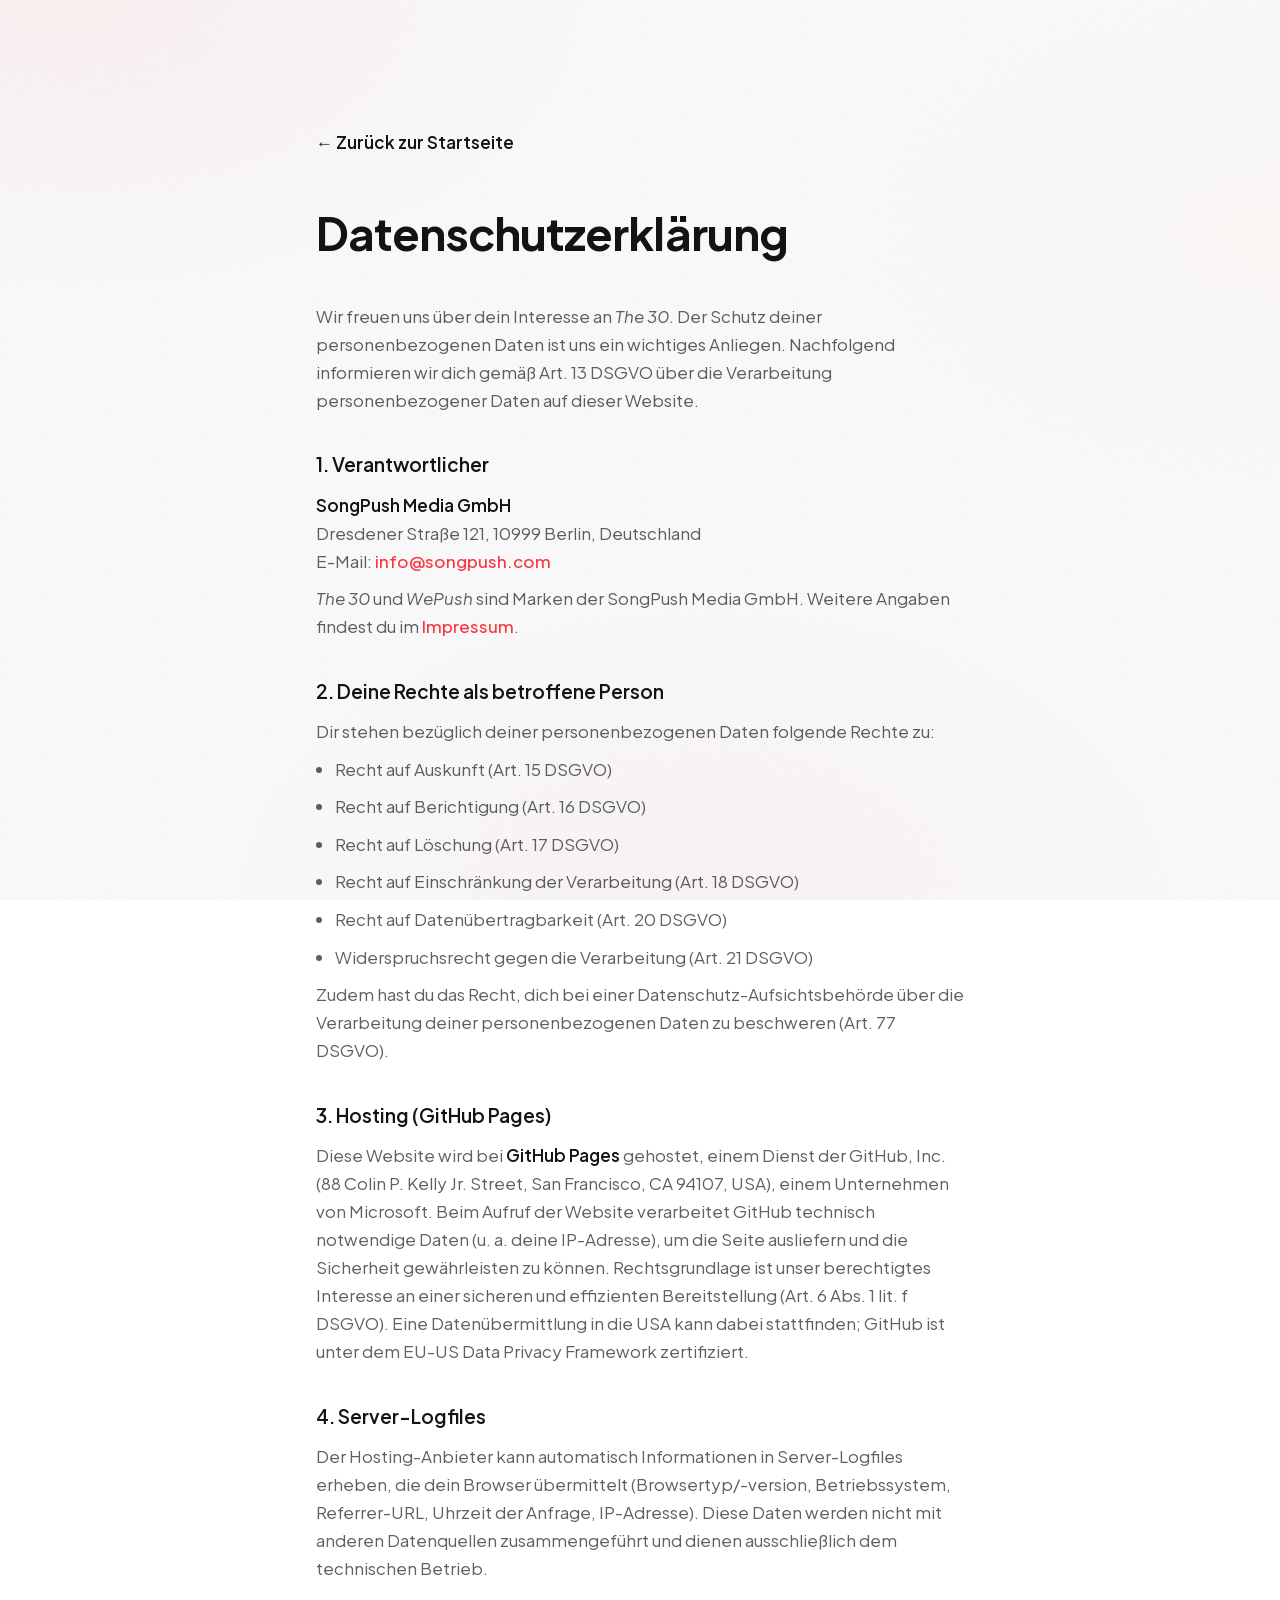
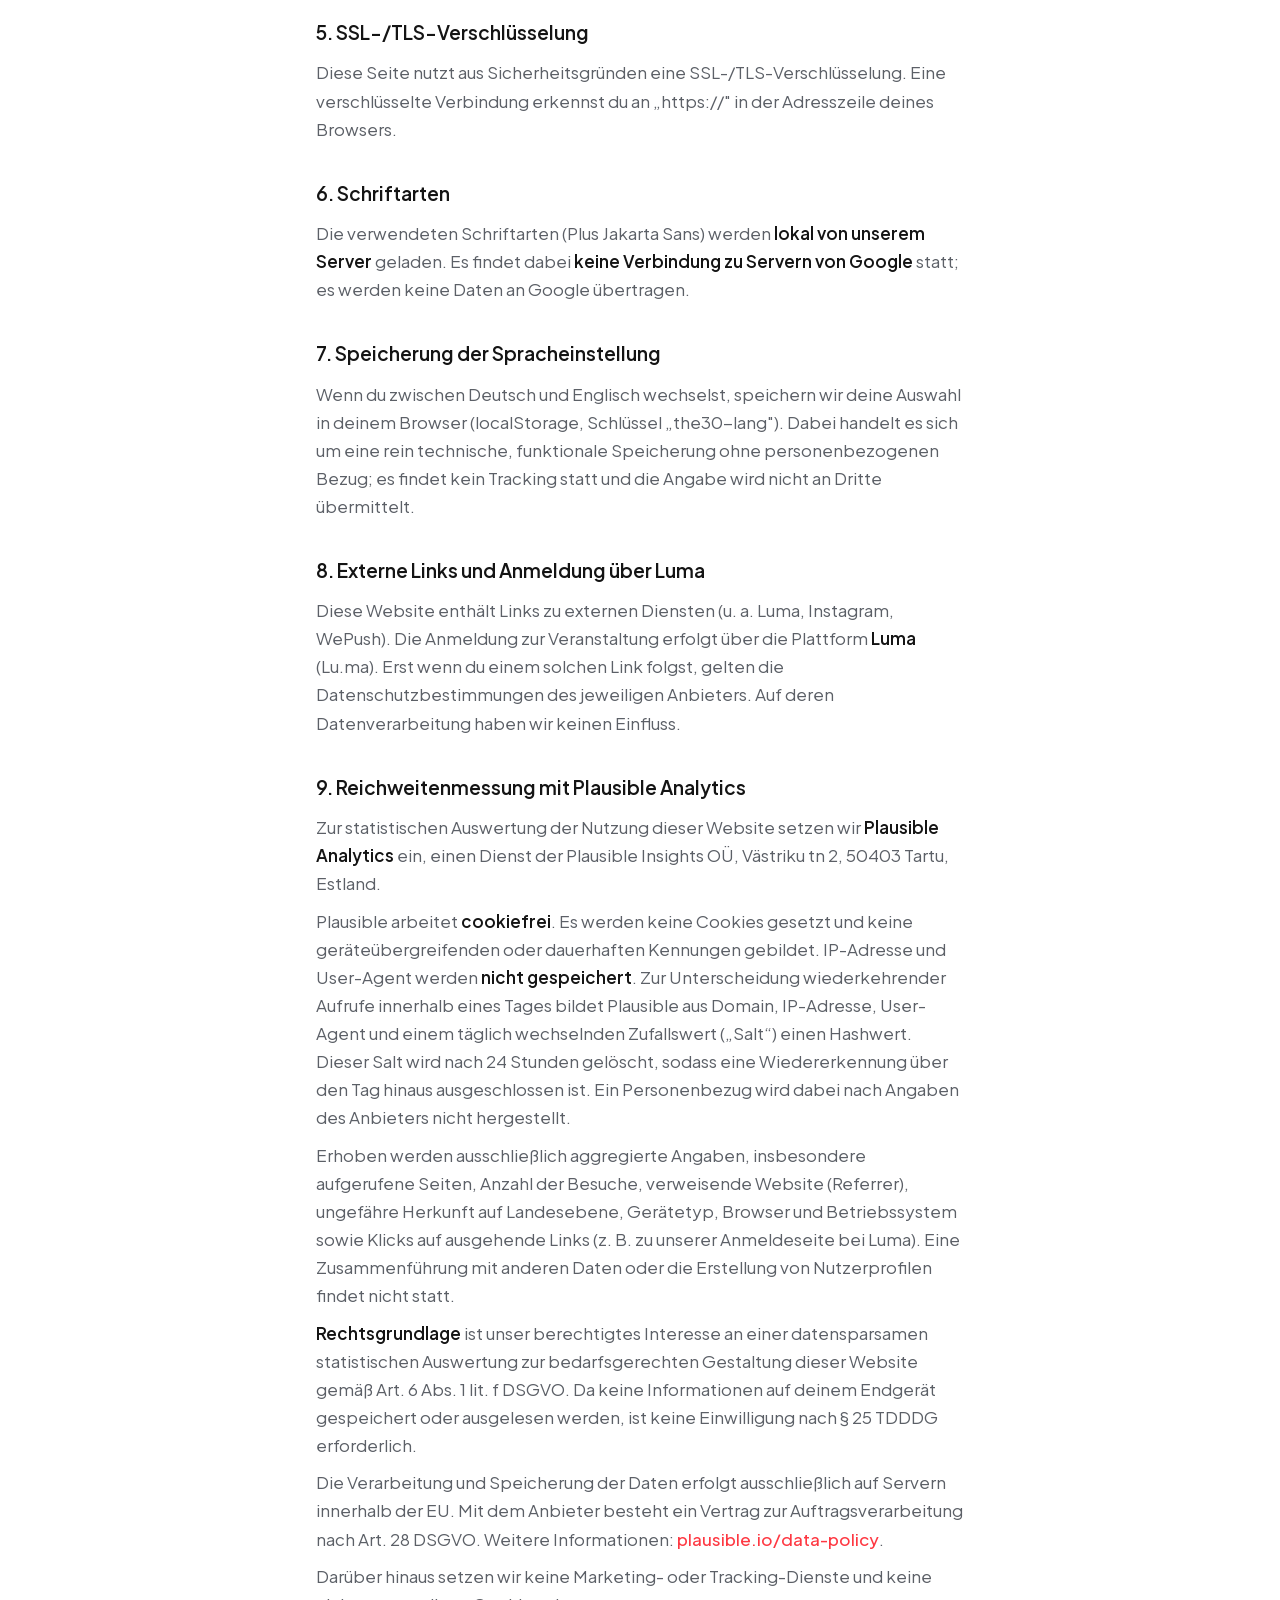
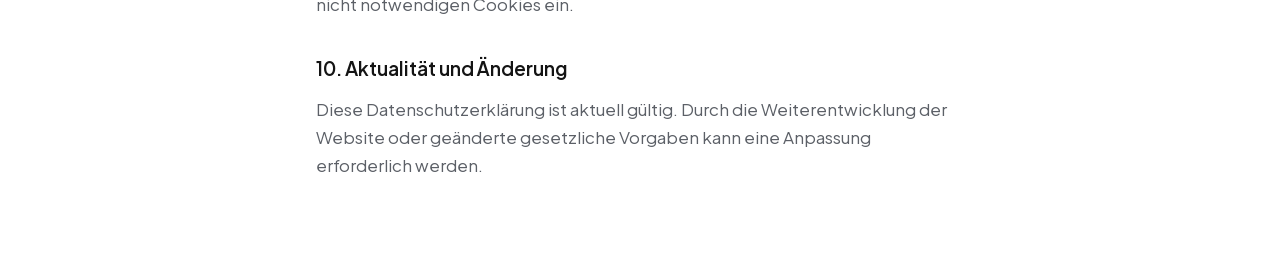
==== commit 03821335: "Add Plausible analytics to all pages, rewrite privacy policy section 9" ====
--- a/datenschutz.html
+++ b/datenschutz.html
@@ -20,6 +20,12 @@
     .legal .back:hover { color: var(--primary); }
     .legal .note { margin-top: 2.5rem; padding: 1.1rem 1.3rem; background: var(--bg-soft); border: 1px solid var(--line); border-radius: 14px; font-size: 0.9rem; }
   </style>
+  <!-- Privacy-friendly analytics by Plausible (cookiefrei, EU-gehostet) -->
+  <script async src="https://plausible.io/js/pa-5q_BjpR9w3IDk_4XsYyIj.js"></script>
+  <script>
+    window.plausible=window.plausible||function(){(plausible.q=plausible.q||[]).push(arguments)},plausible.init=plausible.init||function(i){plausible.o=i||{}};
+    plausible.init()
+  </script>
 </head>
 <body>
   <main class="legal">
@@ -86,9 +92,34 @@
        solchen Link folgst, gelten die Datenschutzbestimmungen des jeweiligen Anbieters. Auf deren
        Datenverarbeitung haben wir keinen Einfluss.</p>
 
-    <h2>9. Keine Analyse- oder Tracking-Tools</h2>
-    <p>Wir setzen auf dieser Website keine Analyse-, Marketing- oder Tracking-Dienste und keine
-       nicht notwendigen Cookies ein.</p>
+    <h2>9. Reichweitenmessung mit Plausible Analytics</h2>
+    <p>Zur statistischen Auswertung der Nutzung dieser Website setzen wir <strong>Plausible
+       Analytics</strong> ein, einen Dienst der Plausible Insights O&Uuml;, V&auml;striku tn 2,
+       50403 Tartu, Estland.</p>
+    <p>Plausible arbeitet <strong>cookiefrei</strong>. Es werden keine Cookies gesetzt und keine
+       ger&auml;te&uuml;bergreifenden oder dauerhaften Kennungen gebildet. IP-Adresse und
+       User-Agent werden <strong>nicht gespeichert</strong>. Zur Unterscheidung wiederkehrender
+       Aufrufe innerhalb eines Tages bildet Plausible aus Domain, IP-Adresse, User-Agent und einem
+       t&auml;glich wechselnden Zufallswert (&bdquo;Salt&ldquo;) einen Hashwert. Dieser Salt wird
+       nach 24 Stunden gel&ouml;scht, sodass eine Wiedererkennung &uuml;ber den Tag hinaus
+       ausgeschlossen ist. Ein Personenbezug wird dabei nach Angaben des Anbieters nicht
+       hergestellt.</p>
+    <p>Erhoben werden ausschlie&szlig;lich aggregierte Angaben, insbesondere aufgerufene Seiten,
+       Anzahl der Besuche, verweisende Website (Referrer), ungef&auml;hre Herkunft auf Landesebene,
+       Ger&auml;tetyp, Browser und Betriebssystem sowie Klicks auf ausgehende Links (z.&nbsp;B. zu
+       unserer Anmeldeseite bei Luma). Eine Zusammenf&uuml;hrung mit anderen Daten oder die
+       Erstellung von Nutzerprofilen findet nicht statt.</p>
+    <p><strong>Rechtsgrundlage</strong> ist unser berechtigtes Interesse an einer datensparsamen
+       statistischen Auswertung zur bedarfsgerechten Gestaltung dieser Website gem&auml;&szlig;
+       Art.&nbsp;6 Abs.&nbsp;1 lit.&nbsp;f DSGVO. Da keine Informationen auf deinem Endger&auml;t
+       gespeichert oder ausgelesen werden, ist keine Einwilligung nach &sect;&nbsp;25 TDDDG
+       erforderlich.</p>
+    <p>Die Verarbeitung und Speicherung der Daten erfolgt ausschlie&szlig;lich auf Servern
+       innerhalb der EU. Mit dem Anbieter besteht ein Vertrag zur Auftragsverarbeitung nach
+       Art.&nbsp;28 DSGVO. Weitere Informationen:
+       <a href="https://plausible.io/data-policy" target="_blank" rel="noopener">plausible.io/data-policy</a>.</p>
+    <p>Dar&uuml;ber hinaus setzen wir keine Marketing- oder Tracking-Dienste und keine nicht
+       notwendigen Cookies ein.</p>
 
     <h2>10. Aktualität und Änderung</h2>
     <p>Diese Datenschutzerklärung ist aktuell gültig. Durch die Weiterentwicklung der Website oder
--- a/css/styles.css
+++ b/css/styles.css
@@ -62,7 +62,7 @@
 /* ---------- Eyebrow ---------- */
 .eyebrow {
   display: inline-flex; align-items: center; gap: 0.55em;
-  font-size: 0.74rem; font-weight: 600; letter-spacing: 0.16em; text-transform: uppercase;
+  font-size: 0.74rem; font-weight: 600; letter-spacing: 0.11em; text-transform: uppercase;
   color: var(--ink-soft); margin-bottom: 1.3rem;
 }
 .eyebrow::before { content: ""; width: 18px; height: 1px; background: var(--ink-soft); opacity: .5; }
@@ -137,22 +137,17 @@
 .hero__layout { position: relative; z-index: 1; display: grid;
   grid-template-columns: 0.88fr 1.12fr; gap: clamp(2.5rem, 7vw, 6.5rem); align-items: stretch;
   width: 100%; max-width: 1320px; }
-.hero__inner { display: flex; flex-direction: column; justify-content: space-between; gap: 2rem; }
+/* Text + CTA stehen als Block zusammen, oben bündig mit dem Bild */
+.hero__inner { display: flex; flex-direction: column; justify-content: flex-start; gap: 0; }
 .hero__top { max-width: 30rem; }
 .hero__title { font-weight: 600; letter-spacing: -0.025em; line-height: 1.1;
   font-size: clamp(2.1rem, 4.4vw, 3.5rem); margin-bottom: 1.5rem; }
 .hero__lede { max-width: 48ch; color: var(--ink-soft); font-size: clamp(1.05rem, 1.6vw, 1.2rem); }
-.hero__media { position: relative; display: flex; flex-direction: column; justify-content: space-between; align-items: flex-end; }
-.hero__media img { display: block; width: 75%; height: auto; aspect-ratio: 1 / 1; object-fit: cover;
+/* Bild rechts, oben bündig mit der Textspalte */
+.hero__media { position: relative; display: flex; align-items: flex-start; justify-content: flex-end; }
+.hero__media img { display: block; width: 88%; height: auto; aspect-ratio: 1 / 1; object-fit: cover;
   border-radius: 26px; box-shadow: 0 34px 80px rgba(20,20,20,0.24); }
-.hero__media .hero__meta { width: 75%; }
-.hero__cta { display: flex; align-items: center; gap: 1.6rem; flex-wrap: wrap; margin-top: 2.4rem; }
-.hero__meta { display: flex; align-items: center; justify-content: space-between; gap: 1rem;
-  width: 100%; margin-top: 1.6rem; padding-top: 1.6rem; border-top: 1px solid var(--line); }
-.hero__meta > div { display: flex; flex-direction: column; }
-.hero__meta-num { font-weight: 700; font-size: 1.45rem; letter-spacing: -0.02em; }
-.hero__meta-lbl { font-size: 0.85rem; color: var(--ink-soft); }
-.hero__meta-sep { width: 1px; height: 34px; background: var(--line); }
+.hero__cta { display: flex; align-items: center; gap: 1.6rem; flex-wrap: wrap; margin-top: 2rem; }
 
 /* ---------- Sections ---------- */
 .section { padding: clamp(4.5rem, 10vw, 8.5rem) 0; position: relative; }
@@ -169,32 +164,74 @@
 /* Highlight-Satz unter Section 2 — weißes Panel mit grauem Rand, erhabener Effekt */
 /* Highlight sitzt jetzt unter den Themen, in eigener Section (breiter als .container → Satz passt in 1 Zeile) */
 .highlight-section { padding: clamp(0.5rem, 1.5vw, 1.5rem) 0 clamp(4.5rem, 10vw, 8rem); }
+/* volle Seitenbreite — kein Rand links/rechts, keine Rundung */
 .vision__highlight { position: relative; overflow: hidden; margin: 0; max-width: none; text-align: center;
-  background: #fff; color: var(--ink); border: 1px solid var(--line); border-radius: 26px;
-  padding: clamp(2.2rem, 5vw, 3.4rem) clamp(1.6rem, 4vw, 3rem);
-  box-shadow: 0 22px 55px rgba(20,20,20,0.10);
-  transition: transform .3s ease, box-shadow .3s ease; }
+  background: #fff; color: var(--ink);
+  border-top: 1px solid var(--line); border-bottom: 1px solid var(--line); border-radius: 0;
+  padding: clamp(1.6rem, 3.4vw, 2.4rem) clamp(1.4rem, 3.4vw, 2.6rem);
+  transition: box-shadow .3s ease; }
 /* warmes Bokeh an den Rändern, blendet zur Mitte aus → Text bleibt klar */
 .vision__highlight::before { content: ""; position: absolute; inset: 0; z-index: 0; pointer-events: none;
   background: url("../assets/themes-bg.jpg") center / cover; opacity: 0.13;
   -webkit-mask-image: linear-gradient(90deg, #000, transparent 34%, transparent 66%, #000);
           mask-image: linear-gradient(90deg, #000, transparent 34%, transparent 66%, #000); }
 .vision__highlight > * { position: relative; z-index: 1; }
-.vision__highlight:hover { transform: translateY(-6px); box-shadow: 0 32px 66px rgba(20,20,20,0.13); }
-.vision__badge { display: inline-block; margin-bottom: 1.4rem; }
-.vision__badge svg { display: block; border-radius: 16px; box-shadow: 0 10px 24px rgba(20,20,20,0.20); }
+.vision__highlight:hover { box-shadow: 0 18px 44px rgba(20,20,20,0.07); }
+.vision__badge { display: inline-block; margin-bottom: 1.1rem; }
+/* drop-shadow folgt der abgerundeten Form des Logos — box-shadow zeichnete an den
+   unteren Ecken über die Rundung hinaus (sichtbare Kanten auf Mobile) */
+.vision__badge svg { display: block; filter: drop-shadow(0 8px 18px rgba(20,20,20,0.18)); }
 .vision__highlight-text { margin: 0; font-size: clamp(0.9rem, 1.35vw, 1.05rem); font-weight: 400;
   line-height: 1.6; color: var(--ink-soft); }
-.vision__punch { display: inline-block; margin-top: 1.2rem; font-weight: 800;
-  font-size: clamp(1.3rem, 2.5vw, 1.7rem); line-height: 1.35; letter-spacing: -0.01em; color: var(--ink); }
+.vision__punch { display: inline-block; margin-top: 0.85rem; font-weight: 800;
+  font-size: clamp(1.2rem, 2.2vw, 1.55rem); line-height: 1.3; letter-spacing: -0.01em; color: var(--ink); }
 .vision__media { display: flex; justify-content: center; }
 /* Video vollständig zeigen, keine abgeschnittenen Ränder; feste Ratio → nie leerer Kasten */
 .vision__media video { display: block; width: 100%; height: auto; aspect-ratio: 1080 / 904;
   object-fit: contain; background: #0d0d0f;
   border-radius: 24px; box-shadow: 0 30px 70px rgba(20,20,20,0.20); }
 
-/* ---------- Line-up (Musik & Keynote) ---------- */
-.lineup__grid { display: grid; grid-template-columns: 1fr 1fr; gap: 1.4rem; margin-top: 2.8rem; }
+/* ---------- Line-up (Keynotes & Live-Musik) ---------- */
+.lineup__grid { display: grid; grid-template-columns: repeat(3, 1fr); gap: 1.4rem; margin-top: 2.8rem; }
+/* Blöcke: Keynotes / Live-Musik getrennt */
+.lineup__block { margin-top: 2.8rem; }
+.lineup__block + .lineup__block { margin-top: 3.6rem; }
+.lineup__block .lineup__grid { margin-top: 1.3rem; }
+.lineup__label { display: flex; align-items: center; gap: 1rem; margin: 0;
+  font-size: 0.76rem; font-weight: 700; letter-spacing: 0.12em; text-transform: uppercase;
+  color: var(--ink-soft); }
+.lineup__label::after { content: ""; flex: 1; height: 1px; background: var(--line); }
+.lineup__grid--two { grid-template-columns: repeat(2, 1fr); }
+/* Karte direkt im Block (ohne Grid) braucht denselben Abstand zur Trennlinie */
+.lineup__block > .act { margin-top: 1.3rem; }
+/* Kleines, dezentes Marken-Logo — rechts in der Reihe der Social-Icons */
+.act__brand { margin-left: auto; display: flex; align-items: center; }
+.act__brand img { display: block; width: auto; height: 15px; max-width: 120px;
+  opacity: 0.4; filter: grayscale(1);
+  transition: opacity .25s ease, filter .25s ease; }
+.act:hover .act__brand img { opacity: 0.72; filter: grayscale(0); }
+/* Bild-Slideshow innerhalb einer Karte (auto alle 4s, Dots, Swipe) */
+.slider { position: relative; width: 100%; height: 100%; overflow: hidden;
+  background: var(--bg-soft); touch-action: pan-y; }
+.slider__img { position: absolute; inset: 0; width: 100%; height: 100%; object-fit: cover;
+  opacity: 0; transition: opacity .7s ease; }
+.slider__img.is-active { opacity: 1; }
+.slider__dots { position: absolute; left: 0; right: 0; bottom: 10px; z-index: 2;
+  display: flex; justify-content: center; gap: 6px; }
+.slider__dot { width: 7px; height: 7px; padding: 0; border: 0; border-radius: 50%; cursor: pointer;
+  background: rgba(255,255,255,0.55); box-shadow: 0 1px 4px rgba(0,0,0,0.35);
+  transition: background .25s ease, transform .25s ease; }
+.slider__dot:hover { background: rgba(255,255,255,0.85); }
+.slider__dot.is-active { background: #fff; transform: scale(1.3); }
+/* Breite Karte (Live-Musik): Bild links, Text rechts */
+.act--wide { display: grid; grid-template-columns: 1.05fr 1fr; padding-bottom: 0; }
+.act--wide .act__media { aspect-ratio: auto; height: 100%; min-height: 320px; }
+.act--wide .act__body { padding: 2.4rem 2.6rem; display: flex; flex-direction: column;
+  justify-content: center; }
+.act--wide .act__role { margin: 0; }
+.act--wide .act__name { margin: 0.5rem 0; font-size: 1.9rem; }
+.act--wide .act__text { margin: 0; font-size: 1rem; }
+.act--wide .act__links { margin: 1.4rem 0 0; }
 .act { background: #fff; border: 1px solid var(--line); border-radius: var(--radius); overflow: hidden;
   padding-bottom: 1.8rem; transition: transform .3s ease, box-shadow .3s ease; }
 .act:hover { transform: translateY(-6px); box-shadow: 0 22px 46px rgba(20,20,20,0.09); }
@@ -204,24 +241,26 @@
   background: var(--bg-soft); color: var(--ink-soft); border-bottom: 1px dashed var(--line); }
 .act__media--ph span { font-weight: 600; }
 .act__media--ph small { font-size: 0.78rem; opacity: 0.6; }
+/* Surprise-Guest: dunkle Mystery-Kachel mit "?" */
+.act__media--mystery { display: grid; place-items: center; position: relative; overflow: hidden;
+  background: radial-gradient(120% 90% at 50% 20%, #2b2831, #141318 72%); }
+.act__media--mystery::after { content: ""; position: absolute; inset: 0;
+  background: radial-gradient(50% 45% at 50% 40%, rgba(254,56,66,0.28), transparent 70%); }
+.act__q { position: relative; z-index: 1; font-weight: 800; font-size: clamp(3rem, 7vw, 4.6rem);
+  color: #fff; text-shadow: 0 8px 30px rgba(0,0,0,0.4); }
+.act--mystery:hover .act__q { transform: scale(1.08); transition: transform .3s ease; }
 .act__role { display: inline-block; margin: 1.5rem 1.8rem 0; font-weight: 700; font-size: 0.75rem;
   letter-spacing: 0.08em; text-transform: uppercase; color: var(--primary); }
 .act__name { margin: 0.5rem 1.8rem 0.5rem; font-weight: 600; font-size: 1.5rem; letter-spacing: -0.01em; }
 .act__text { margin: 0 1.8rem; color: var(--ink-soft); font-size: 0.92rem; line-height: 1.55; }
-.act__links { display: flex; gap: 0.5rem; margin: 1.2rem 1.8rem 0; }
+.act__links { display: flex; align-items: center; gap: 0.5rem; margin: 1.2rem 1.8rem 0; }
 .act__link { display: grid; place-items: center; width: 36px; height: 36px; border-radius: 50%;
   border: 1px solid var(--line); color: var(--ink);
   transition: background .2s ease, color .2s ease, border-color .2s ease, transform .2s ease; }
 .act__link:hover { background: var(--ink); color: #fff; border-color: var(--ink); transform: translateY(-2px); }
 
 /* ---------- Themes (peppige Karten) ---------- */
-/* Ganz subtiles Creator-Marketing-Motiv im Hintergrund */
-.themes { position: relative; overflow: hidden; }
-.themes::before { content: ""; position: absolute; inset: 0; z-index: 0; pointer-events: none;
-  background: url("../assets/themes-bg.jpg") no-repeat center / cover; opacity: 0.05;
-  -webkit-mask-image: radial-gradient(120% 95% at 82% 12%, #000 8%, transparent 72%);
-          mask-image: radial-gradient(120% 95% at 82% 12%, #000 8%, transparent 72%); }
-.themes .container { position: relative; z-index: 1; }
+/* Kein eigener Hintergrund — die Sektion liegt auf dem Body-Hintergrund wie der Hero */
 .themes__title { max-width: none; white-space: nowrap; }
 .themes__grid { display: grid; grid-template-columns: repeat(3, 1fr); gap: 1.1rem; margin-top: 2.8rem; }
 .theme { position: relative; overflow: hidden; background: #fff; border: 1px solid var(--line); border-radius: var(--radius);
@@ -235,13 +274,15 @@
 .theme:hover .theme__icon { background: var(--primary); transform: rotate(-6deg); }
 /* kleines Kategorie-Label */
 .theme__title { margin: 0; font-weight: 700; font-size: 0.78rem; letter-spacing: 0.07em; text-transform: uppercase; color: var(--primary); }
-/* die Frage steht im Vordergrund */
-.theme__q { margin: 0; color: var(--ink); font-weight: 500; font-size: clamp(0.98rem, 1.15vw, 1.1rem); line-height: 1.45; letter-spacing: -0.01em; }
+/* die Frage steht im Vordergrund — leicht und grau gehalten */
+.theme__q { margin: 0; color: var(--ink-soft); font-weight: 400; font-size: clamp(0.98rem, 1.15vw, 1.1rem); line-height: 1.5; letter-spacing: -0.005em; }
 .themes__more { text-align: center; margin-top: 2.3rem; color: var(--ink-soft); font-size: 1.05rem; }
 
 /* ---------- Experience / Cards ---------- */
 /* Stimmungs-Galerie: alle Fotos über identischen dunklen Filter vereinheitlicht */
 .mood { display: grid; grid-template-columns: repeat(3, 1fr); gap: 1.1rem; margin-top: 2.8rem; }
+/* Dots gehören zur Mobile-Slideshow und sind auf Desktop unsichtbar */
+.mood-dots { display: none; }
 .mood__tile { position: relative; margin: 0; border-radius: 18px; overflow: hidden; aspect-ratio: 4 / 5; }
 .mood__tile img { width: 100%; height: 100%; object-fit: cover;
   filter: grayscale(0.35) brightness(0.6) contrast(1.05);
@@ -254,9 +295,11 @@
 .mood__tile:hover img { transform: scale(1.06); filter: grayscale(0.15) brightness(0.72) contrast(1.05); }
 
 /* Überschrift „Drei Zutaten…" in einer Zeile */
-.experience__title { max-width: none; white-space: nowrap; }
+.experience__title { max-width: none; white-space: nowrap; font-weight: 500; letter-spacing: -0.015em; }
 
 /* ---------- Ablaufplan / Timeline ---------- */
+.timeline__role { color: var(--ink-soft); }
+.schedule__note { margin-top: 2.6rem; color: var(--ink-soft); font-size: 0.92rem; line-height: 1.5; }
 .schedule { margin-top: clamp(3.5rem, 7vw, 6rem); }
 .schedule__head { margin-bottom: 2.4rem; }
 .schedule__title { font-weight: 600; font-size: clamp(1.5rem, 3vw, 2.1rem); letter-spacing: -0.02em; margin-top: 0.3rem; }
@@ -329,12 +372,13 @@
 .host__text { display: flex; flex-direction: column; justify-content: space-between; gap: 2rem; }
 .host-brands { border-top: 1px solid var(--line); padding-top: 1.6rem; }
 .host-brands .trustbar__label { text-align: left; margin-bottom: 1.3rem; }
-/* alle Logos in EINER Reihe, gleichmäßig verteilt */
-.host-brands .trustbar__logos { flex-wrap: nowrap; justify-content: space-between; gap: 0.7rem; }
-.host-brands .brand-img { max-height: 22px; max-width: 66px; }
-.host-brands .brand-img--lg { max-height: 26px; max-width: 78px; }
-.host-brands .brand-img--sm { max-height: 15px; max-width: 58px; }
-.host-brands .brand-img--xs { max-height: 12px; max-width: 46px; }
+/* alle 10 Logos in EINER Reihe — Grid statt Flex, sonst wird das letzte abgeschnitten */
+.host-brands .trustbar__logos { display: grid; grid-template-columns: repeat(10, 1fr);
+  justify-items: center; align-items: center; gap: 0.5rem; }
+.host-brands .brand-img { max-height: 20px; max-width: 100%; }
+.host-brands .brand-img--lg { max-height: 23px; max-width: 100%; }
+.host-brands .brand-img--sm { max-height: 13px; max-width: 100%; }
+.host-brands .brand-img--xs { max-height: 11px; max-width: 100%; }
 /* Gymondo ist quadratisch → über Höhe etwas größer */
 .host-brands .brand-img[alt="Gymondo"] { max-height: 36px; max-width: 42px; }
 .host-photo__logo { position: absolute; top: 1rem; left: 1rem; background: #fff; padding: 0.5rem 0.8rem;
@@ -372,8 +416,33 @@
 .register__inner { text-align: center; }
 .register__inner .section__title { max-width: 24ch; margin-inline: auto; }
 .register__inner .lead { margin-inline: auto; }
+/* Status-Pill: hält die Exklusivität, zeigt aber den Weg hinein */
+.register__status { display: inline-flex; align-items: center; gap: 0.55em;
+  margin: 1.2rem 0 0; padding: 0.42em 0.95em;
+  background: #fff; border: 1px solid var(--line); border-radius: 100px;
+  font-size: 0.72rem; font-weight: 600; letter-spacing: 0.08em; text-transform: uppercase;
+  color: var(--ink-soft); }
+.register__status::before { content: ""; width: 6px; height: 6px; border-radius: 50%;
+  background: var(--primary); }
+.register__status + .lead { margin-top: 1.1rem; }
+
 .luma-embed { width: 100%; max-width: 600px; margin: 2.6rem auto 0; }
 .luma-embed iframe { width: 100%; height: 760px; display: block; border-radius: 12px; box-shadow: 0 22px 55px rgba(20,20,20,0.10); }
+/* Kompakte Anmelde-Karte — ersetzt das Embed auf Mobile (kein Scrollen im iframe) */
+.luma-card { display: none; }
+@media (max-width: 560px) {
+  .luma-embed { display: none; }
+  .luma-card { display: flex; flex-direction: column; gap: 0.4rem; text-align: center;
+    margin: 2rem auto 0; max-width: 420px; padding: 1.6rem 1.4rem 1.5rem;
+    background: #fff; border: 1px solid var(--line); border-radius: 18px;
+    box-shadow: 0 18px 44px rgba(20,20,20,0.10); }
+  .luma-card__date { font-size: 0.74rem; font-weight: 600; letter-spacing: 0.06em;
+    text-transform: uppercase; color: var(--primary); }
+  .luma-card__title { font-size: 1.12rem; font-weight: 600; letter-spacing: -0.01em; color: var(--ink); }
+  .luma-card__btn { margin-top: 0.9rem; padding: 0.85rem 1.2rem; border-radius: 100px;
+    background: var(--ink); color: #fff; font-size: 0.95rem; font-weight: 600; }
+  .luma-card__note { margin-top: 0.7rem; font-size: 0.78rem; color: var(--ink-soft); }
+}
 
 /* ---------- Footer ---------- */
 .footer { padding-top: 1rem; padding-bottom: 2rem; }
@@ -398,38 +467,62 @@
 @media (max-width: 900px) {
   .nav__links { display: none; }
   .cards, .flow, .themes__grid { grid-template-columns: 1fr 1fr; }
+  .lineup__grid { grid-template-columns: 1fr; max-width: 520px; }
+  .lineup__grid--two { grid-template-columns: 1fr; max-width: 520px; }
+  .act--wide { grid-template-columns: 1fr; max-width: 520px; }
+  .act--wide .act__media { aspect-ratio: 16 / 10; min-height: 0; }
+  .act--wide .act__body { padding: 1.6rem 1.8rem 1.9rem; }
+  .act--wide .act__name { font-size: 1.5rem; }
   .location__grid, .host__grid, .vision__grid { grid-template-columns: 1fr; }
   .hero__layout { max-width: 620px; }
   .hero__top { max-width: none; }
   .host-photo { max-width: 300px; }
   .host-photo > img { height: auto; min-height: 0; aspect-ratio: 4 / 5; }
   .host__text { display: block; }
-  .host-brands { margin-top: 2rem; }
-  .host-brands .trustbar__logos { flex-wrap: wrap; justify-content: flex-start; gap: 0.9rem 1.4rem; }
-  .host-brands .brand-img { max-height: 26px; max-width: 84px; }
-  .host-brands .brand-img--lg { max-height: 32px; max-width: 100px; }
-  .host-brands .brand-img--sm { max-height: 18px; max-width: 72px; }
-  .host-brands .brand-img--xs { max-height: 10px; max-width: 40px; }
-  .host-brands .brand-img[alt="Gymondo"] { max-height: 48px; max-width: 54px; }
+  /* mehr Luft über dem Label, dann 10 Logos als 2 bündige Reihen à 5 */
+  .host-brands { margin-top: 3.2rem; padding-top: 2.4rem; }
+  .host-brands .trustbar__label { margin-bottom: 1.6rem; }
+  .host-brands .trustbar__logos { display: grid; grid-template-columns: repeat(5, 1fr);
+    justify-items: center; align-items: center; gap: 1.5rem 0.9rem; }
+  .host-brands .brand-img { max-height: 24px; max-width: 100%; }
+  .host-brands .brand-img--lg { max-height: 28px; max-width: 100%; }
+  .host-brands .brand-img--sm { max-height: 16px; max-width: 100%; }
+  .host-brands .brand-img--xs { max-height: 11px; max-width: 100%; }
+  .host-brands .brand-img[alt="Gymondo"] { max-height: 44px; }
   .hero { min-height: 0; padding: 8rem var(--gutter) 4rem; }
   .hero__layout { grid-template-columns: 1fr; gap: 2.5rem; }
   .hero__inner { max-width: 620px; }
   .hero__media { max-width: 480px; align-items: stretch; }
-  .hero__media img, .hero__media .hero__meta { width: 100%; }
+  .hero__media img { width: 100%; height: auto; }
   .experience__title, .themes__title { white-space: normal; }
 }
 @media (max-width: 560px) {
   body { font-size: 16px; }
-  .cards, .flow, .grid-gallery, .mood, .themes__grid, .lineup__grid { grid-template-columns: 1fr; }
+  .cards, .flow, .grid-gallery, .themes__grid, .lineup__grid { grid-template-columns: 1fr; }
   .grid-gallery { grid-template-columns: 1fr 1fr; }
-  .mood__tile { aspect-ratio: 3 / 2; }
+  /* Die drei Stimmungsbilder werden auf Mobile zur Swipe-Slideshow */
+  .mood { display: flex; grid-template-columns: none; gap: 0.8rem;
+    overflow-x: auto; scroll-snap-type: x mandatory;
+    scrollbar-width: none; -ms-overflow-style: none;
+    margin-inline: calc(var(--gutter) * -1); padding-inline: var(--gutter); }
+  .mood::-webkit-scrollbar { display: none; }
+  .mood__tile { flex: 0 0 100%; scroll-snap-align: center; aspect-ratio: 3 / 2; }
+  .mood-dots { display: flex; justify-content: center; gap: 6px; margin-top: 1rem; }
+  .mood-dot { width: 7px; height: 7px; padding: 0; border: 0; border-radius: 50%; cursor: pointer;
+    background: rgba(20,20,20,0.2); transition: background .25s ease, transform .25s ease; }
+  .mood-dot.is-active { background: var(--ink); transform: scale(1.3); }
   .timeline::before { left: 62px; }
   .timeline__item { grid-template-columns: 48px 1fr; column-gap: 1.6rem; }
   .timeline__item::before { left: 58px; }
   .timeline__point { font-size: 0.98rem; }
+  /* Rolle in eine eigene Zeile, damit der Name nicht mitten im Wort umbricht */
+  .timeline__role { display: block; font-size: 0.88rem; margin-top: 0.15rem; }
+  .schedule__note { margin-top: 3.2rem; font-size: 0.88rem; }
+  /* Fließtext der Location-Sektion etwas kompakter */
+  .location .lead { font-size: 1rem; line-height: 1.55; }
   .hero { padding-top: 7rem; }
-  .hero__meta-sep { display: none; }
-  .hero__meta { gap: 1.4rem; }
+  /* Anmelde-Sektion: Überschrift + Lead sind neben der Luma-Karte redundant */
+  .register .section__title, .register .lead { display: none; }
   .nav { padding-inline: 1.1rem; }
   .btn--nav { display: none; }
   .brand-img { max-height: 21px; max-width: 76px; }
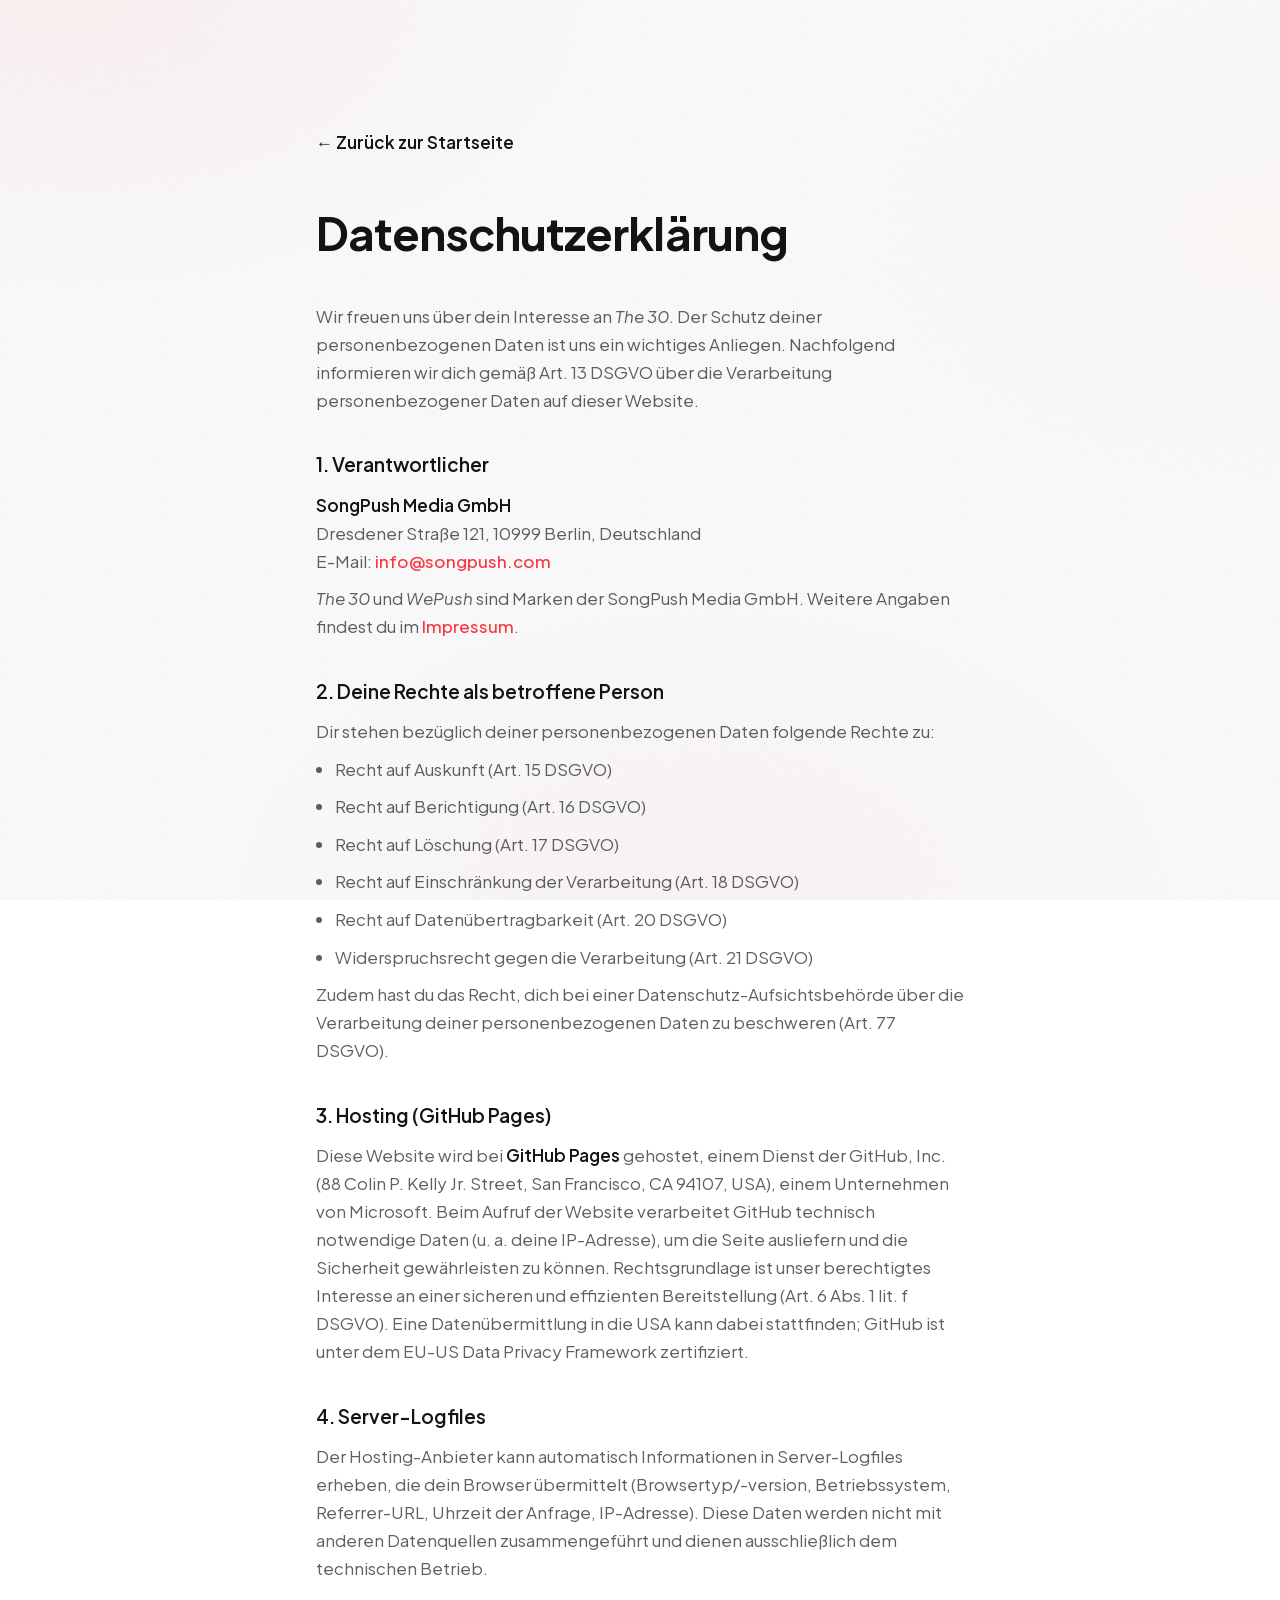
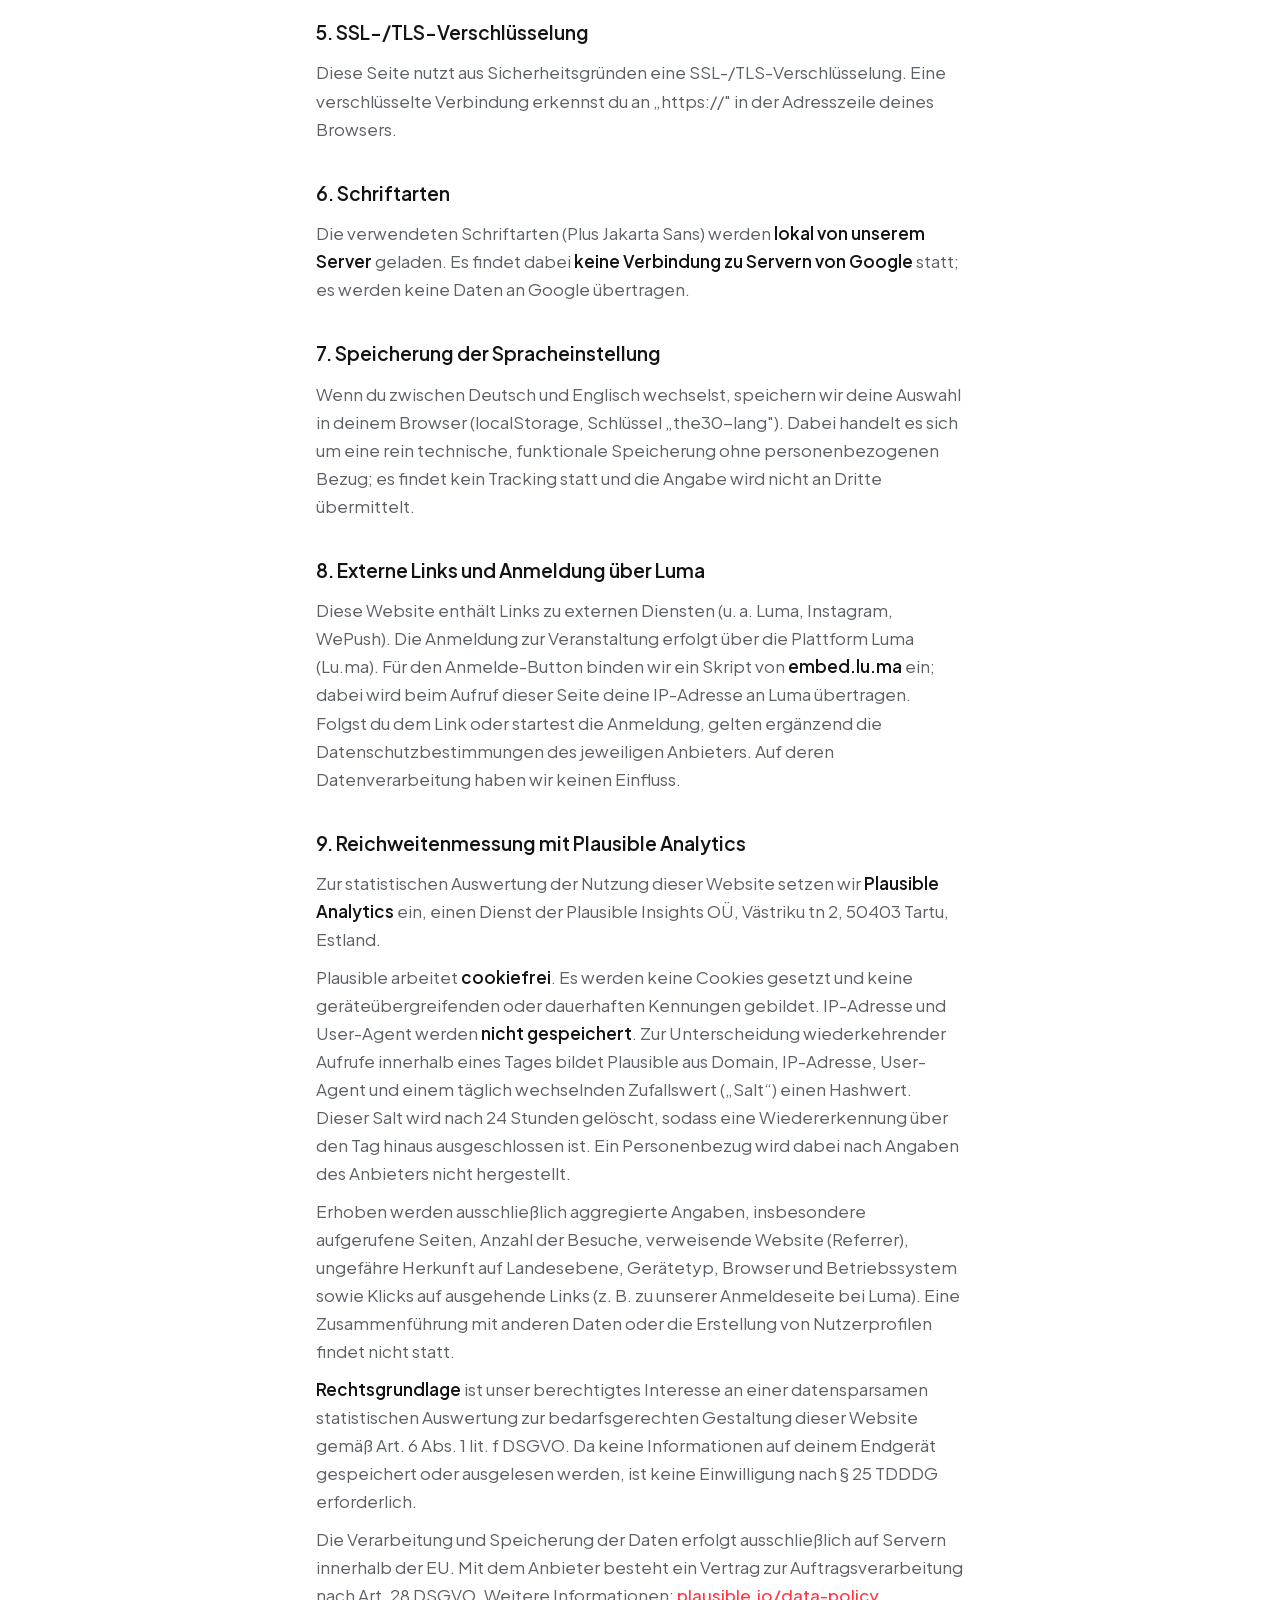
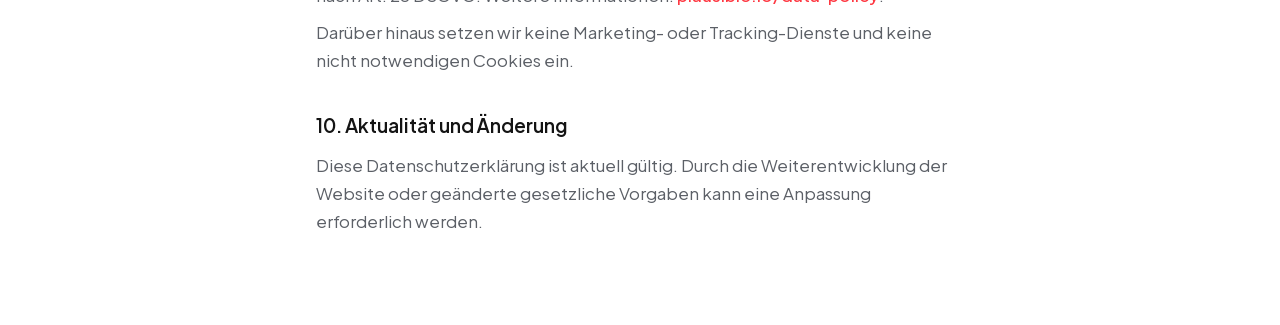
==== commit 01d4044e: "Rebuild the page around the first edition, add recap gallery and aftermovie The event happened on 15" ====
--- a/datenschutz.html
+++ b/datenschutz.html
@@ -87,10 +87,11 @@
        Angabe wird nicht an Dritte übermittelt.</p>
 
     <h2>8. Externe Links und Anmeldung über Luma</h2>
-    <p>Diese Website enthält Links zu externen Diensten (u. a. Luma, Instagram, WePush). Die Anmeldung
-       zur Veranstaltung erfolgt über die Plattform <strong>Luma</strong> (Lu.ma). Erst wenn du einem
-       solchen Link folgst, gelten die Datenschutzbestimmungen des jeweiligen Anbieters. Auf deren
-       Datenverarbeitung haben wir keinen Einfluss.</p>
+    <p>Diese Website enthält Links zu externen Diensten (u. a. Luma, Instagram, WePush). Die Anmeldung
+      zur Veranstaltung erfolgt über die Plattform Luma (Lu.ma). Für den Anmelde-Button binden wir ein
+      Skript von <strong>embed.lu.ma</strong> ein; dabei wird beim Aufruf dieser Seite deine IP-Adresse an
+      Luma übertragen. Folgst du dem Link oder startest die Anmeldung, gelten ergänzend die
+      Datenschutzbestimmungen des jeweiligen Anbieters. Auf deren Datenverarbeitung haben wir keinen Einfluss.</p>
 
     <h2>9. Reichweitenmessung mit Plausible Analytics</h2>
     <p>Zur statistischen Auswertung der Nutzung dieser Website setzen wir <strong>Plausible
--- a/css/styles.css
+++ b/css/styles.css
@@ -145,9 +145,71 @@
 .hero__lede { max-width: 48ch; color: var(--ink-soft); font-size: clamp(1.05rem, 1.6vw, 1.2rem); }
 /* Bild rechts, oben bündig mit der Textspalte */
 .hero__media { position: relative; display: flex; align-items: flex-start; justify-content: flex-end; }
-.hero__media img { display: block; width: 88%; height: auto; aspect-ratio: 1 / 1; object-fit: cover;
+.hero__media img { display: block; width: 100%; height: auto; aspect-ratio: 3 / 2; object-fit: cover;
   border-radius: 26px; box-shadow: 0 34px 80px rgba(20,20,20,0.24); }
+.hero__status { margin-top: 1.1rem; font-size: 0.78rem; font-weight: 600; letter-spacing: 0.1em;
+  text-transform: uppercase; color: var(--ink-soft); }
 .hero__cta { display: flex; align-items: center; gap: 1.6rem; flex-wrap: wrap; margin-top: 2rem; }
+
+/* ---------- Zusagen / Logo-Bar (schließt den Header ab) ---------- */
+.approvals { padding: 0 var(--gutter) clamp(3rem, 6vw, 4.5rem); }
+.approvals .container { border-top: 1px solid var(--line); padding-top: clamp(1.8rem, 3.5vw, 2.6rem); }
+.approvals__label { text-align: center; font-size: 0.72rem; font-weight: 600; letter-spacing: 0.13em;
+  text-transform: uppercase; color: var(--ink-soft); margin-bottom: 1.8rem; }
+.approvals__logos { --logo-gap: clamp(0.5rem, 1.3vw, 1.1rem);
+  display: flex; flex-wrap: wrap; justify-content: center; align-items: center;
+  gap: clamp(1.1rem, 2.4vw, 1.6rem) var(--logo-gap); }
+/* Der Link ist nur Träger — die Graustufen-Optik kommt von .brand-img */
+.approvals__item { display: inline-flex; align-items: center; justify-content: center; line-height: 0; }
+.approvals__item:focus-visible { outline: 2px solid var(--primary); outline-offset: 6px; border-radius: 4px; }
+/* Eigene, kleinere Staffelung als in der WePush-Trustbar: alle 12 Marken
+   sollen auf dem Desktop in EINE Zeile passen. */
+.approvals .brand-img { max-height: 21px; max-width: 84px; }
+.approvals .brand-img--sm { max-height: 14px; max-width: 60px; }
+/* gestapelte Wortmarke (Sunday Natural: Icon über Text) → über die Höhe ausgleichen */
+.approvals .brand-img--stack { max-height: 26px; max-width: 65px; }
+/* dünne Outline-Wortmarke → verschwindet sonst neben den flächigen Logos */
+.approvals .brand-img[alt="Dr. Wolff Group"]:not(:hover) { opacity: 0.72; }
+.approvals__more { text-align: center; margin-top: 1.6rem; font-size: 0.9rem; color: var(--ink-soft); }
+
+/* ---------- Aftermovie ---------- */
+.aftermovie { background-color: var(--bg-soft); }
+.aftermovie__frame { margin-top: 2.4rem; border-radius: var(--radius); overflow: hidden;
+  background: var(--ink-2); box-shadow: 0 30px 70px rgba(20,20,20,0.18); }
+.aftermovie__frame video { display: block; width: 100%; height: auto; aspect-ratio: 16 / 9;
+  object-fit: cover; background: var(--ink-2); }
+
+
+/* ---------- Recap-Galerie (Masonry über CSS-Spalten) ---------- */
+.recap__grid { margin-top: 2.4rem; column-count: 3; column-gap: 1rem; }
+/* Kacheln sind Buttons (Lightbox) → Button-Optik komplett zurücksetzen */
+.recap__item { display: block; width: 100%; padding: 0; margin: 0 0 1rem; border: 0; cursor: zoom-in;
+  background: var(--bg-soft); border-radius: 14px; overflow: hidden; line-height: 0;
+  break-inside: avoid; -webkit-column-break-inside: avoid; }
+.recap__item img { width: 100%; height: auto; display: block;
+  transition: transform .45s ease, filter .45s ease; }
+.recap__item:hover img { transform: scale(1.04); filter: brightness(1.04); }
+.recap__item:focus-visible { outline: 2px solid var(--primary); outline-offset: 3px; }
+
+/* ---------- Lightbox ---------- */
+.lightbox { position: fixed; inset: 0; z-index: 200; display: none;
+  align-items: center; justify-content: center; padding: clamp(1rem, 4vw, 3rem);
+  background: rgba(14,14,14,0.92); backdrop-filter: blur(6px); }
+.lightbox.is-open { display: flex; }
+.lightbox__img { max-width: 100%; max-height: 100%; width: auto; height: auto;
+  border-radius: 10px; box-shadow: 0 30px 80px rgba(0,0,0,0.5); }
+.lightbox__btn { position: absolute; background: rgba(255,255,255,0.1); border: 0; color: #fff;
+  width: 46px; height: 46px; border-radius: 50%; cursor: pointer; display: flex;
+  align-items: center; justify-content: center; font-size: 1.4rem; line-height: 1;
+  transition: background .2s ease; }
+.lightbox__btn:hover { background: rgba(255,255,255,0.22); }
+.lightbox__btn:focus-visible { outline: 2px solid #fff; outline-offset: 2px; }
+.lightbox__close { top: clamp(0.8rem, 3vw, 1.6rem); right: clamp(0.8rem, 3vw, 1.6rem); }
+.lightbox__prev { left: clamp(0.5rem, 2vw, 1.4rem); }
+.lightbox__next { right: clamp(0.5rem, 2vw, 1.4rem); }
+.lightbox__count { position: absolute; bottom: clamp(0.9rem, 3vw, 1.6rem); left: 50%;
+  transform: translateX(-50%); color: rgba(255,255,255,0.72); font-size: 0.82rem;
+  letter-spacing: 0.08em; }
 
 /* ---------- Sections ---------- */
 .section { padding: clamp(4.5rem, 10vw, 8.5rem) 0; position: relative; }
@@ -297,20 +359,6 @@
 /* Überschrift „Drei Zutaten…" in einer Zeile */
 .experience__title { max-width: none; white-space: nowrap; font-weight: 500; letter-spacing: -0.015em; }
 
-/* ---------- Ablaufplan / Timeline ---------- */
-.timeline__role { color: var(--ink-soft); }
-.schedule__note { margin-top: 2.6rem; color: var(--ink-soft); font-size: 0.92rem; line-height: 1.5; }
-.schedule { margin-top: clamp(3.5rem, 7vw, 6rem); }
-.schedule__head { margin-bottom: 2.4rem; }
-.schedule__title { font-weight: 600; font-size: clamp(1.5rem, 3vw, 2.1rem); letter-spacing: -0.02em; margin-top: 0.3rem; }
-.timeline { list-style: none; position: relative; max-width: 720px; }
-.timeline::before { content: ""; position: absolute; top: 14px; bottom: 14px; left: 74px; width: 2px; background: var(--line); }
-.timeline__item { position: relative; display: grid; grid-template-columns: 58px 1fr; column-gap: 2.4rem; padding: 0.72rem 0; }
-.timeline__time { text-align: right; font-weight: 700; color: var(--primary); font-size: 0.98rem; line-height: 1.5; font-variant-numeric: tabular-nums; }
-.timeline__item::before { content: ""; position: absolute; left: 70px; top: 1.02rem; width: 11px; height: 11px; border-radius: 50%;
-  background: var(--primary); box-shadow: 0 0 0 4px var(--bg); }
-.timeline__item--end::before { background: var(--ink); }
-.timeline__point { font-size: 1.05rem; color: var(--ink); line-height: 1.5; }
 
 .cards { display: grid; grid-template-columns: repeat(3, 1fr); gap: 1.3rem; margin-top: 3rem; }
 .card { background: #fff; border: 1px solid var(--line); border-radius: var(--radius);
@@ -384,6 +432,7 @@
 .host-photo__logo { position: absolute; top: 1rem; left: 1rem; background: #fff; padding: 0.5rem 0.8rem;
   border-radius: 12px; box-shadow: 0 8px 20px rgba(0,0,0,0.22); display: flex; }
 .host-photo__logo img { height: 16px; width: auto; display: block; }
+.host__wepush-cta { margin-top: 1.8rem; }
 /* Social-Icons */
 .socials { display: flex; gap: 0.7rem; margin-top: 1.7rem; }
 .social { display: grid; place-items: center; width: 46px; height: 46px; border-radius: 50%; border: 1px solid var(--line);
@@ -426,8 +475,9 @@
   background: var(--primary); }
 .register__status + .lead { margin-top: 1.1rem; }
 
-.luma-embed { width: 100%; max-width: 600px; margin: 2.6rem auto 0; }
-.luma-embed iframe { width: 100%; height: 760px; display: block; border-radius: 12px; box-shadow: 0 22px 55px rgba(20,20,20,0.10); }
+.luma-embed { width: 100%; max-width: 600px; margin: 2.6rem auto 0;
+  display: flex; flex-direction: column; align-items: center; gap: 0.9rem; }
+.luma-embed__note { font-size: 0.82rem; color: var(--ink-soft); }
 /* Kompakte Anmelde-Karte — ersetzt das Embed auf Mobile (kein Scrollen im iframe) */
 .luma-card { display: none; }
 @media (max-width: 560px) {
@@ -464,6 +514,14 @@
 }
 
 /* ---------- Responsive ---------- */
+/* Unterhalb ~1200px passen die 11 Logos nicht mehr in eine Zeile. Dann feste
+   Sechstel-Spalten → genau 2 Zeilen (6 + 5) statt ausgefranstem Umbruch (9 + 2).
+   Bewusst Flex statt Grid: die angebrochene zweite Zeile bleibt so zentriert. */
+@media (max-width: 1200px) {
+  .approvals__logos { --logo-gap: 0.8rem; gap: 1.4rem var(--logo-gap); }
+  .approvals__item { flex: 0 0 calc((100% - 5 * var(--logo-gap)) / 6); }
+}
+
 @media (max-width: 900px) {
   .nav__links { display: none; }
   .cards, .flow, .themes__grid { grid-template-columns: 1fr 1fr; }
@@ -489,6 +547,10 @@
   .host-brands .brand-img--sm { max-height: 16px; max-width: 100%; }
   .host-brands .brand-img--xs { max-height: 11px; max-width: 100%; }
   .host-brands .brand-img[alt="Gymondo"] { max-height: 44px; }
+  .approvals .brand-img { max-height: 20px; max-width: 100%; }
+  .approvals .brand-img--sm { max-height: 14px; max-width: 100%; }
+  .approvals .brand-img--stack { max-height: 26px; max-width: 100%; }
+  .recap__grid { column-count: 2; }
   .hero { min-height: 0; padding: 8rem var(--gutter) 4rem; }
   .hero__layout { grid-template-columns: 1fr; gap: 2.5rem; }
   .hero__inner { max-width: 620px; }
@@ -511,19 +573,24 @@
   .mood-dot { width: 7px; height: 7px; padding: 0; border: 0; border-radius: 50%; cursor: pointer;
     background: rgba(20,20,20,0.2); transition: background .25s ease, transform .25s ease; }
   .mood-dot.is-active { background: var(--ink); transform: scale(1.3); }
-  .timeline::before { left: 62px; }
-  .timeline__item { grid-template-columns: 48px 1fr; column-gap: 1.6rem; }
-  .timeline__item::before { left: 58px; }
-  .timeline__point { font-size: 0.98rem; }
   /* Rolle in eine eigene Zeile, damit der Name nicht mitten im Wort umbricht */
-  .timeline__role { display: block; font-size: 0.88rem; margin-top: 0.15rem; }
-  .schedule__note { margin-top: 3.2rem; font-size: 0.88rem; }
   /* Fließtext der Location-Sektion etwas kompakter */
   .location .lead { font-size: 1rem; line-height: 1.55; }
   .hero { padding-top: 7rem; }
   /* Anmelde-Sektion: Überschrift + Lead sind neben der Luma-Karte redundant */
   .register .section__title, .register .lead { display: none; }
   .nav { padding-inline: 1.1rem; }
+  .recap__grid { column-count: 2; column-gap: 0.6rem; }
+  .recap__item { margin-bottom: 0.6rem; border-radius: 10px; }
   .btn--nav { display: none; }
   .brand-img { max-height: 21px; max-width: 76px; }
-}
+  /* Zusagen-Bar auf Mobile: gleiche Sechstel, nur kleiner → 2 Zeilen (6 + 5).
+     Die Reihe zieht sich über das Container-Gutter hinaus (wie .mood), sonst
+     drückt die Sechstel-Spalte breite Wortmarken wie RTL auf ~8px Höhe. */
+  .approvals__logos { --logo-gap: 0.45rem; gap: 1.1rem var(--logo-gap);
+    margin-inline: calc(var(--gutter) * -1); }
+  .approvals .brand-img { max-height: 15px; }
+  .approvals .brand-img--sm { max-height: 12px; }
+  .approvals .brand-img--stack { max-height: 22px; }
+  .approvals__label { font-size: 0.66rem; margin-bottom: 1.4rem; }
+}
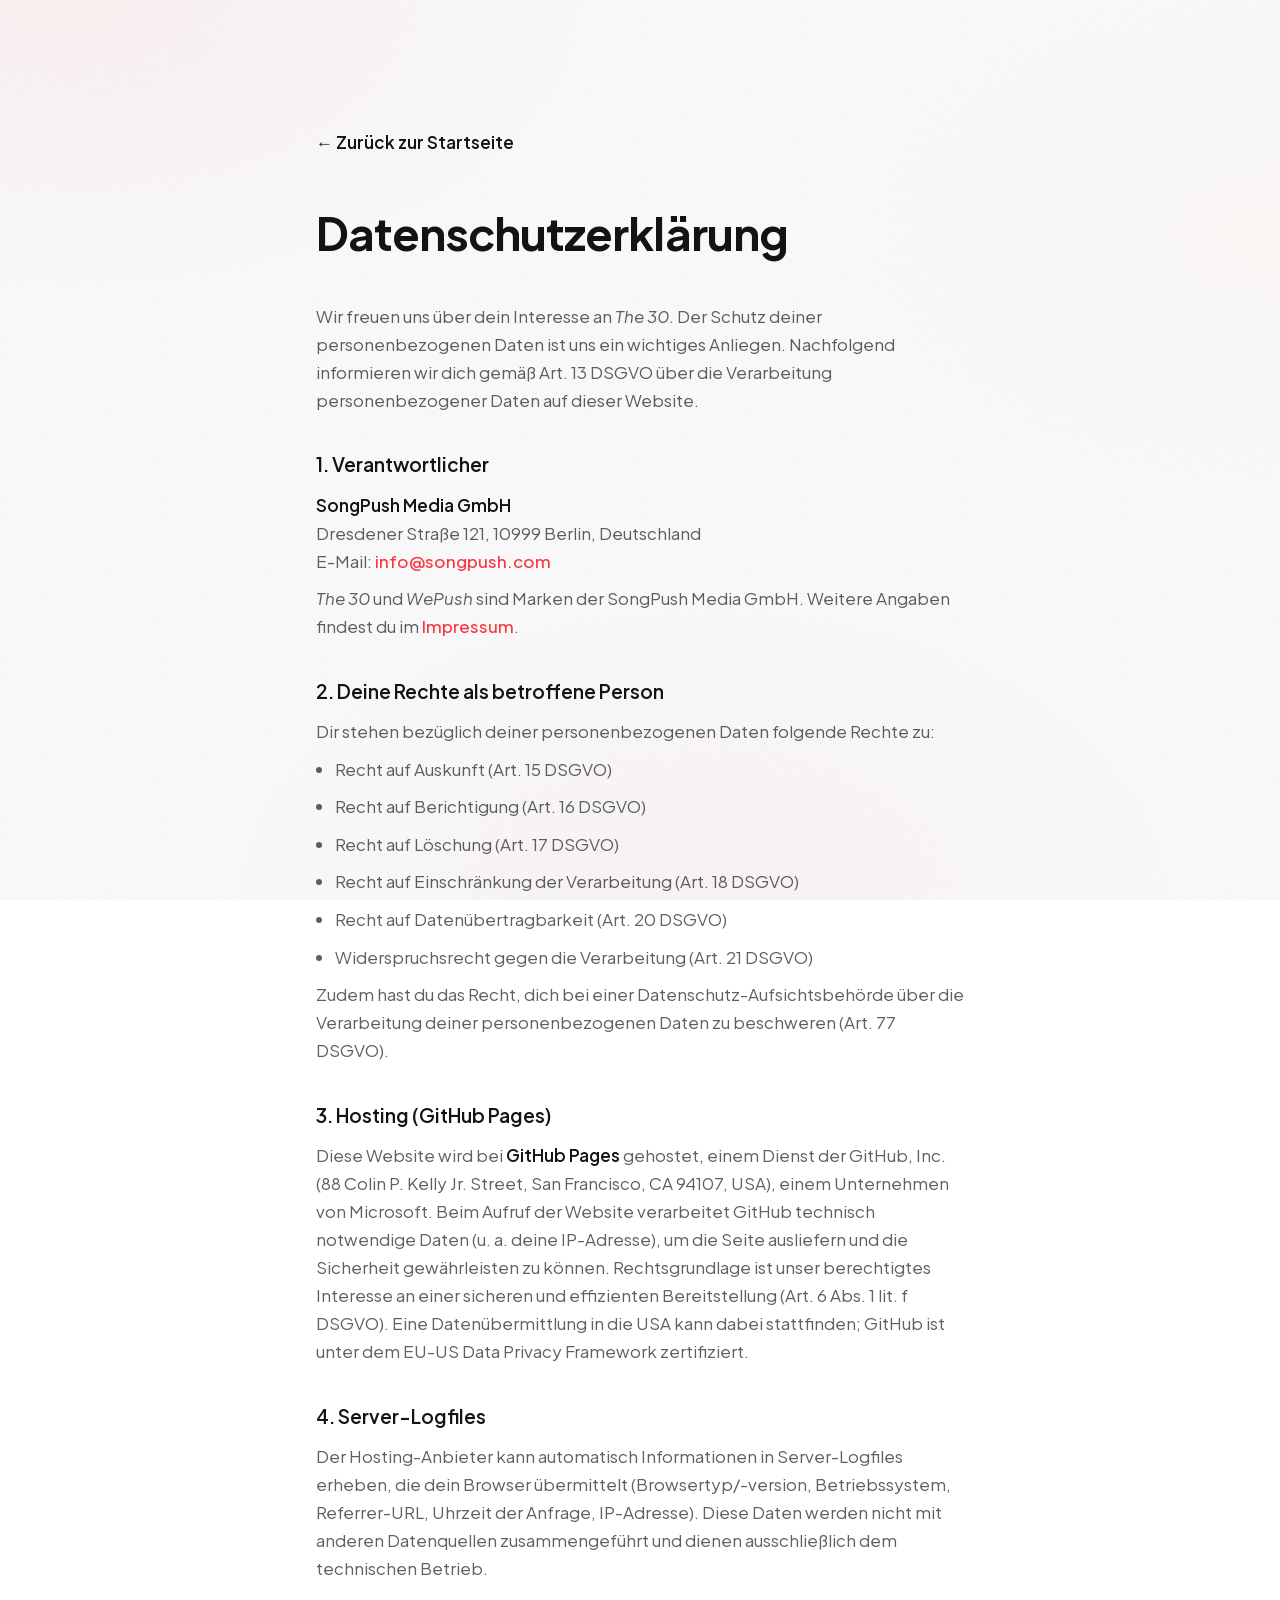
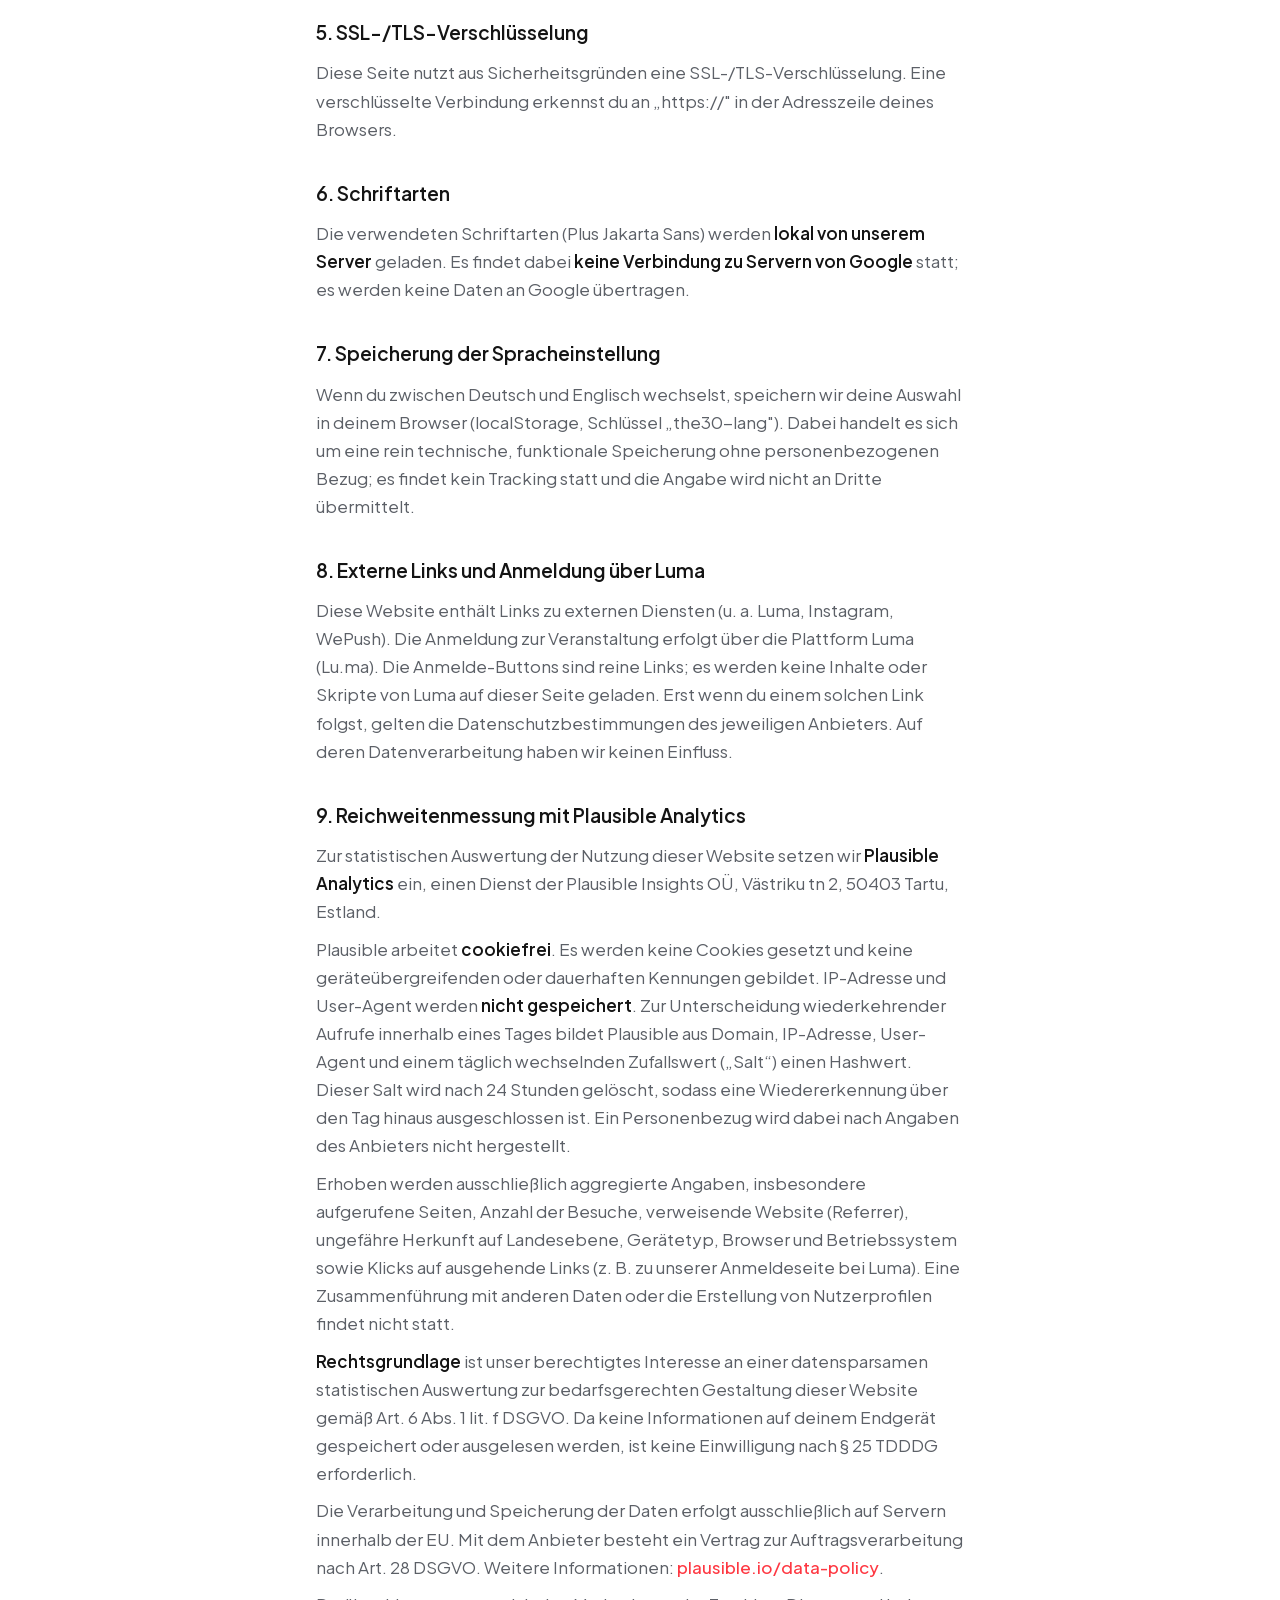
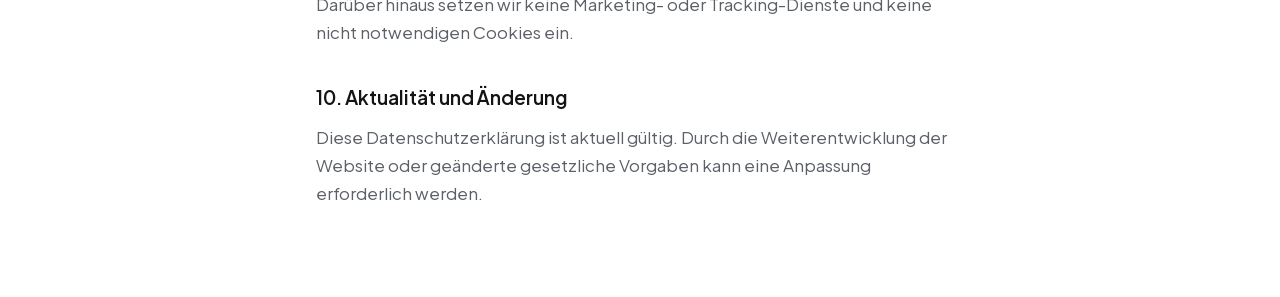
==== commit c2de59f1: "Open Luma in a new tab instead of an overlay Drops the embed.lu.ma checkout script and its data-luma" ====
--- a/datenschutz.html
+++ b/datenschutz.html
@@ -7,7 +7,12 @@
   <meta name="robots" content="noindex" />
   <link rel="stylesheet" href="assets/fonts/jakarta.css" />
   <link rel="stylesheet" href="css/styles.css" />
-  <link rel="icon" href="data:image/svg+xml,<svg xmlns=%22http://www.w3.org/2000/svg%22 viewBox=%220 0 100 100%22><rect width=%22100%22 height=%22100%22 rx=%2226%22 fill=%22%23141414%22/><text x=%2250%22 y=%2270%22 font-size=%2252%22 font-family=%22sans-serif%22 font-weight=%22700%22 fill=%22white%22 text-anchor=%22middle%22>30</text></svg>" />
+  <!-- Favicons als echte Dateien: Google ignoriert Data-URI-Icons -->
+  <link rel="icon" href="/favicon.ico" sizes="any" />
+  <link rel="icon" type="image/png" sizes="48x48" href="/favicon-48.png" />
+  <link rel="icon" type="image/png" sizes="96x96" href="/favicon-96.png" />
+  <link rel="icon" type="image/png" sizes="192x192" href="/favicon-192.png" />
+  <link rel="apple-touch-icon" sizes="180x180" href="/apple-touch-icon.png" />
   <style>
     .legal { max-width: 760px; margin-inline: auto; padding: 8rem var(--gutter) 5rem; }
     .legal h1 { font-weight: 700; letter-spacing: -0.02em; font-size: clamp(2rem, 5vw, 2.8rem); margin-bottom: 2rem; }
@@ -87,11 +92,11 @@
        Angabe wird nicht an Dritte übermittelt.</p>
 
     <h2>8. Externe Links und Anmeldung über Luma</h2>
-    <p>Diese Website enthält Links zu externen Diensten (u. a. Luma, Instagram, WePush). Die Anmeldung
-      zur Veranstaltung erfolgt über die Plattform Luma (Lu.ma). Für den Anmelde-Button binden wir ein
-      Skript von <strong>embed.lu.ma</strong> ein; dabei wird beim Aufruf dieser Seite deine IP-Adresse an
-      Luma übertragen. Folgst du dem Link oder startest die Anmeldung, gelten ergänzend die
-      Datenschutzbestimmungen des jeweiligen Anbieters. Auf deren Datenverarbeitung haben wir keinen Einfluss.</p>
+    <p>Diese Website enthält Links zu externen Diensten (u. a. Luma, Instagram, WePush). Die Anmeldung
+      zur Veranstaltung erfolgt über die Plattform Luma (Lu.ma). Die Anmelde-Buttons sind reine Links;
+      es werden keine Inhalte oder Skripte von Luma auf dieser Seite geladen. Erst wenn du einem
+      solchen Link folgst, gelten die Datenschutzbestimmungen des jeweiligen Anbieters. Auf deren
+      Datenverarbeitung haben wir keinen Einfluss.</p>
 
     <h2>9. Reichweitenmessung mit Plausible Analytics</h2>
     <p>Zur statistischen Auswertung der Nutzung dieser Website setzen wir <strong>Plausible
--- a/css/styles.css
+++ b/css/styles.css
@@ -130,8 +130,8 @@
 .brand-img--gym { max-height: 66px; max-width: 80px; }
 
 /* ---------- Hero ---------- */
-.hero { position: relative; min-height: 100vh; min-height: 100svh;
-  display: flex; align-items: center; padding: 9rem var(--gutter) 5rem; overflow: hidden; }
+.hero { position: relative; min-height: 82vh; min-height: 82svh;
+  display: flex; align-items: center; padding: 9rem var(--gutter) 2.5rem; overflow: hidden; }
 .hero__grid-lines { position: absolute; inset: 0; z-index: 0;
   background-image: radial-gradient(60% 50% at 50% 0%, rgba(254,56,66,0.06), transparent 60%); }
 .hero__layout { position: relative; z-index: 1; display: grid;
@@ -145,35 +145,40 @@
 .hero__lede { max-width: 48ch; color: var(--ink-soft); font-size: clamp(1.05rem, 1.6vw, 1.2rem); }
 /* Bild rechts, oben bündig mit der Textspalte */
 .hero__media { position: relative; display: flex; align-items: flex-start; justify-content: flex-end; }
-.hero__media img { display: block; width: 100%; height: auto; aspect-ratio: 3 / 2; object-fit: cover;
+.hero__media img { display: block; width: 100%; height: auto; object-fit: cover;
   border-radius: 26px; box-shadow: 0 34px 80px rgba(20,20,20,0.24); }
-.hero__status { margin-top: 1.1rem; font-size: 0.78rem; font-weight: 600; letter-spacing: 0.1em;
-  text-transform: uppercase; color: var(--ink-soft); }
+/* Hero-Slideshow: der Rahmen gibt das Format vor, die Bilder liegen darin gestapelt */
+.hero__media .hero__slider { position: relative; width: 100%; aspect-ratio: 3 / 2; height: auto;
+  border-radius: 26px; overflow: hidden; box-shadow: 0 34px 80px rgba(20,20,20,0.24); }
+.hero__media .hero__slider .slider__img { position: absolute; inset: 0; width: 100%; height: 100%;
+  border-radius: 0; box-shadow: none; }
 .hero__cta { display: flex; align-items: center; gap: 1.6rem; flex-wrap: wrap; margin-top: 2rem; }
 
 /* ---------- Zusagen / Logo-Bar (schließt den Header ab) ---------- */
 .approvals { padding: 0 var(--gutter) clamp(3rem, 6vw, 4.5rem); }
-.approvals .container { border-top: 1px solid var(--line); padding-top: clamp(1.8rem, 3.5vw, 2.6rem); }
+.approvals .container { border-top: 1px solid var(--line); padding-top: clamp(1.2rem, 2.2vw, 1.7rem); }
 .approvals__label { text-align: center; font-size: 0.72rem; font-weight: 600; letter-spacing: 0.13em;
   text-transform: uppercase; color: var(--ink-soft); margin-bottom: 1.8rem; }
-.approvals__logos { --logo-gap: clamp(0.5rem, 1.3vw, 1.1rem);
+.approvals__logos { --logo-gap: clamp(0.55rem, 1.5vw, 1.2rem);
   display: flex; flex-wrap: wrap; justify-content: center; align-items: center;
   gap: clamp(1.1rem, 2.4vw, 1.6rem) var(--logo-gap); }
 /* Der Link ist nur Träger — die Graustufen-Optik kommt von .brand-img */
 .approvals__item { display: inline-flex; align-items: center; justify-content: center; line-height: 0; }
 .approvals__item:focus-visible { outline: 2px solid var(--primary); outline-offset: 6px; border-radius: 4px; }
-/* Eigene, kleinere Staffelung als in der WePush-Trustbar: alle 12 Marken
+/* Eigene, kleinere Staffelung als in der WePush-Trustbar: alle 11 Marken
    sollen auf dem Desktop in EINE Zeile passen. */
-.approvals .brand-img { max-height: 21px; max-width: 84px; }
-.approvals .brand-img--sm { max-height: 14px; max-width: 60px; }
+.approvals .brand-img { max-height: 23px; max-width: 92px; }
+.approvals .brand-img--sm { max-height: 16px; max-width: 68px; }
 /* gestapelte Wortmarke (Sunday Natural: Icon über Text) → über die Höhe ausgleichen */
-.approvals .brand-img--stack { max-height: 26px; max-width: 65px; }
+.approvals .brand-img--stack { max-height: 29px; max-width: 73px; }
 /* dünne Outline-Wortmarke → verschwindet sonst neben den flächigen Logos */
 .approvals .brand-img[alt="Dr. Wolff Group"]:not(:hover) { opacity: 0.72; }
 .approvals__more { text-align: center; margin-top: 1.6rem; font-size: 0.9rem; color: var(--ink-soft); }
 
 /* ---------- Aftermovie ---------- */
 .aftermovie { background-color: var(--bg-soft); }
+/* Der Player darf breiter laufen als der Textcontainer */
+.aftermovie .container { max-width: 1320px; }
 .aftermovie__frame { margin-top: 2.4rem; border-radius: var(--radius); overflow: hidden;
   background: var(--ink-2); box-shadow: 0 30px 70px rgba(20,20,20,0.18); }
 .aftermovie__frame video { display: block; width: 100%; height: auto; aspect-ratio: 16 / 9;
@@ -211,18 +216,22 @@
   transform: translateX(-50%); color: rgba(255,255,255,0.72); font-size: 0.82rem;
   letter-spacing: 0.08em; }
 
+/* Abschluss-CTA unter einzelnen Sektionen: ein Satz, ein Button */
+.section-cta { display: flex; flex-direction: column; align-items: center; gap: 1.1rem;
+  text-align: center; margin-top: clamp(2.2rem, 4vw, 3.2rem); }
+.section-cta__text { max-width: 46ch; color: var(--ink-soft);
+  font-size: clamp(1rem, 1.5vw, 1.12rem); line-height: 1.5; }
+
 /* ---------- Sections ---------- */
 .section { padding: clamp(4.5rem, 10vw, 8.5rem) 0; position: relative; }
 .section__title { font-weight: 600; letter-spacing: -0.02em; line-height: 1.18; font-size: clamp(1.7rem, 3.8vw, 2.7rem); max-width: 22ch; }
 .section__title--sm { font-size: clamp(1.55rem, 3vw, 2.15rem); }
+/* Überschriften, die bewusst in einer Zeile stehen sollen */
+.nowrap-title { max-width: none; white-space: nowrap; }
 .lead { margin-top: 1.5rem; max-width: 64ch; color: var(--ink-soft); font-size: 1.13rem; }
 
 /* ---------- Vision ---------- */
-.vision, .host { background-color: var(--bg-soft); }
-.vision__grid { display: grid; grid-template-columns: 1fr 1fr; gap: clamp(2rem, 5vw, 4.5rem); align-items: center; }
-.vision__text { align-self: center; }
-.vision__sub { margin-top: 1rem; font-size: clamp(1.05rem, 1.6vw, 1.2rem); font-weight: 400; line-height: 1.5; color: var(--ink-soft); }
-.vision__sub + .lead { margin-top: 1.1rem; }
+.host { background-color: var(--bg-soft); }
 /* Highlight-Satz unter Section 2 — weißes Panel mit grauem Rand, erhabener Effekt */
 /* Highlight sitzt jetzt unter den Themen, in eigener Section (breiter als .container → Satz passt in 1 Zeile) */
 .highlight-section { padding: clamp(0.5rem, 1.5vw, 1.5rem) 0 clamp(4.5rem, 10vw, 8rem); }
@@ -247,11 +256,7 @@
   line-height: 1.6; color: var(--ink-soft); }
 .vision__punch { display: inline-block; margin-top: 0.85rem; font-weight: 800;
   font-size: clamp(1.2rem, 2.2vw, 1.55rem); line-height: 1.3; letter-spacing: -0.01em; color: var(--ink); }
-.vision__media { display: flex; justify-content: center; }
 /* Video vollständig zeigen, keine abgeschnittenen Ränder; feste Ratio → nie leerer Kasten */
-.vision__media video { display: block; width: 100%; height: auto; aspect-ratio: 1080 / 904;
-  object-fit: contain; background: #0d0d0f;
-  border-radius: 24px; box-shadow: 0 30px 70px rgba(20,20,20,0.20); }
 
 /* ---------- Line-up (Keynotes & Live-Musik) ---------- */
 .lineup__grid { display: grid; grid-template-columns: repeat(3, 1fr); gap: 1.4rem; margin-top: 2.8rem; }
@@ -323,7 +328,10 @@
 
 /* ---------- Themes (peppige Karten) ---------- */
 /* Kein eigener Hintergrund — die Sektion liegt auf dem Body-Hintergrund wie der Hero */
-.themes__title { max-width: none; white-space: nowrap; }
+.themes__title { max-width: none; }
+/* Überleitung von der These zu den sechs Fragen */
+.themes__lead { margin-top: 1.1rem; max-width: 60ch; color: var(--ink-soft);
+  font-size: clamp(1.02rem, 1.5vw, 1.15rem); line-height: 1.5; }
 .themes__grid { display: grid; grid-template-columns: repeat(3, 1fr); gap: 1.1rem; margin-top: 2.8rem; }
 .theme { position: relative; overflow: hidden; background: #fff; border: 1px solid var(--line); border-radius: var(--radius);
   padding: 1.9rem 1.8rem 2rem; transition: transform .3s ease, box-shadow .3s ease, border-color .3s ease; }
@@ -379,9 +387,20 @@
 .flow__item p { color: var(--ink-soft); font-size: 0.92rem; }
 
 /* ---------- Location ---------- */
-.location__grid { display: grid; grid-template-columns: 1.05fr 0.95fr; gap: clamp(2rem, 5vw, 4.5rem); align-items: center; }
+.location__grid { display: grid; grid-template-columns: 1.05fr 0.95fr; gap: clamp(2rem, 5vw, 4.5rem); align-items: stretch; }
+/* Textspalte als Säule: der CTA wird nach unten geschoben und schließt
+   damit bündig mit der Unterkante des Bildes rechts ab. */
+.location__text { display: flex; flex-direction: column; }
+.location .section-cta { align-items: flex-start; text-align: left;
+  margin-top: auto; padding-top: clamp(1.6rem, 3vw, 2.4rem); }
+/* Bild wächst auf die Höhe der Textspalte, damit beide unten bündig enden.
+   Absolut positioniert, sonst bestimmt es die Zeilenhöhe mit und die
+   Textspalte läuft über. */
+.location__media { display: flex; }
+.location__media .secret-card { flex: 1; min-height: 0; }
+.location__media .secret-card img { position: absolute; inset: 0;
+  width: 100%; height: 100%; aspect-ratio: auto; object-fit: cover; }
 .location__addr { font-weight: 600; font-size: 1.1rem; margin-top: 0.9rem; }
-.location__date { margin: 1.8rem 0 0; font-weight: 600; color: var(--ink); }
 /* Secret-Location-Karte: moody Bild + dunkles Overlay + Badge */
 .secret-card { position: relative; margin: 0; border-radius: var(--radius); overflow: hidden;
   box-shadow: 0 24px 50px rgba(20,20,20,0.16); }
@@ -478,6 +497,7 @@
 .luma-embed { width: 100%; max-width: 600px; margin: 2.6rem auto 0;
   display: flex; flex-direction: column; align-items: center; gap: 0.9rem; }
 .luma-embed__note { font-size: 0.82rem; color: var(--ink-soft); }
+
 /* Kompakte Anmelde-Karte — ersetzt das Embed auf Mobile (kein Scrollen im iframe) */
 .luma-card { display: none; }
 @media (max-width: 560px) {
@@ -531,7 +551,9 @@
   .act--wide .act__media { aspect-ratio: 16 / 10; min-height: 0; }
   .act--wide .act__body { padding: 1.6rem 1.8rem 1.9rem; }
   .act--wide .act__name { font-size: 1.5rem; }
-  .location__grid, .host__grid, .vision__grid { grid-template-columns: 1fr; }
+  .location__grid, .host__grid { grid-template-columns: 1fr; }
+  .location .section-cta { margin-top: 0; }
+  .location__media .secret-card img { position: static; aspect-ratio: 4 / 3; height: auto; }
   .hero__layout { max-width: 620px; }
   .hero__top { max-width: none; }
   .host-photo { max-width: 300px; }
@@ -556,7 +578,7 @@
   .hero__inner { max-width: 620px; }
   .hero__media { max-width: 480px; align-items: stretch; }
   .hero__media img { width: 100%; height: auto; }
-  .experience__title, .themes__title { white-space: normal; }
+  .nowrap-title { white-space: normal; }
 }
 @media (max-width: 560px) {
   body { font-size: 16px; }
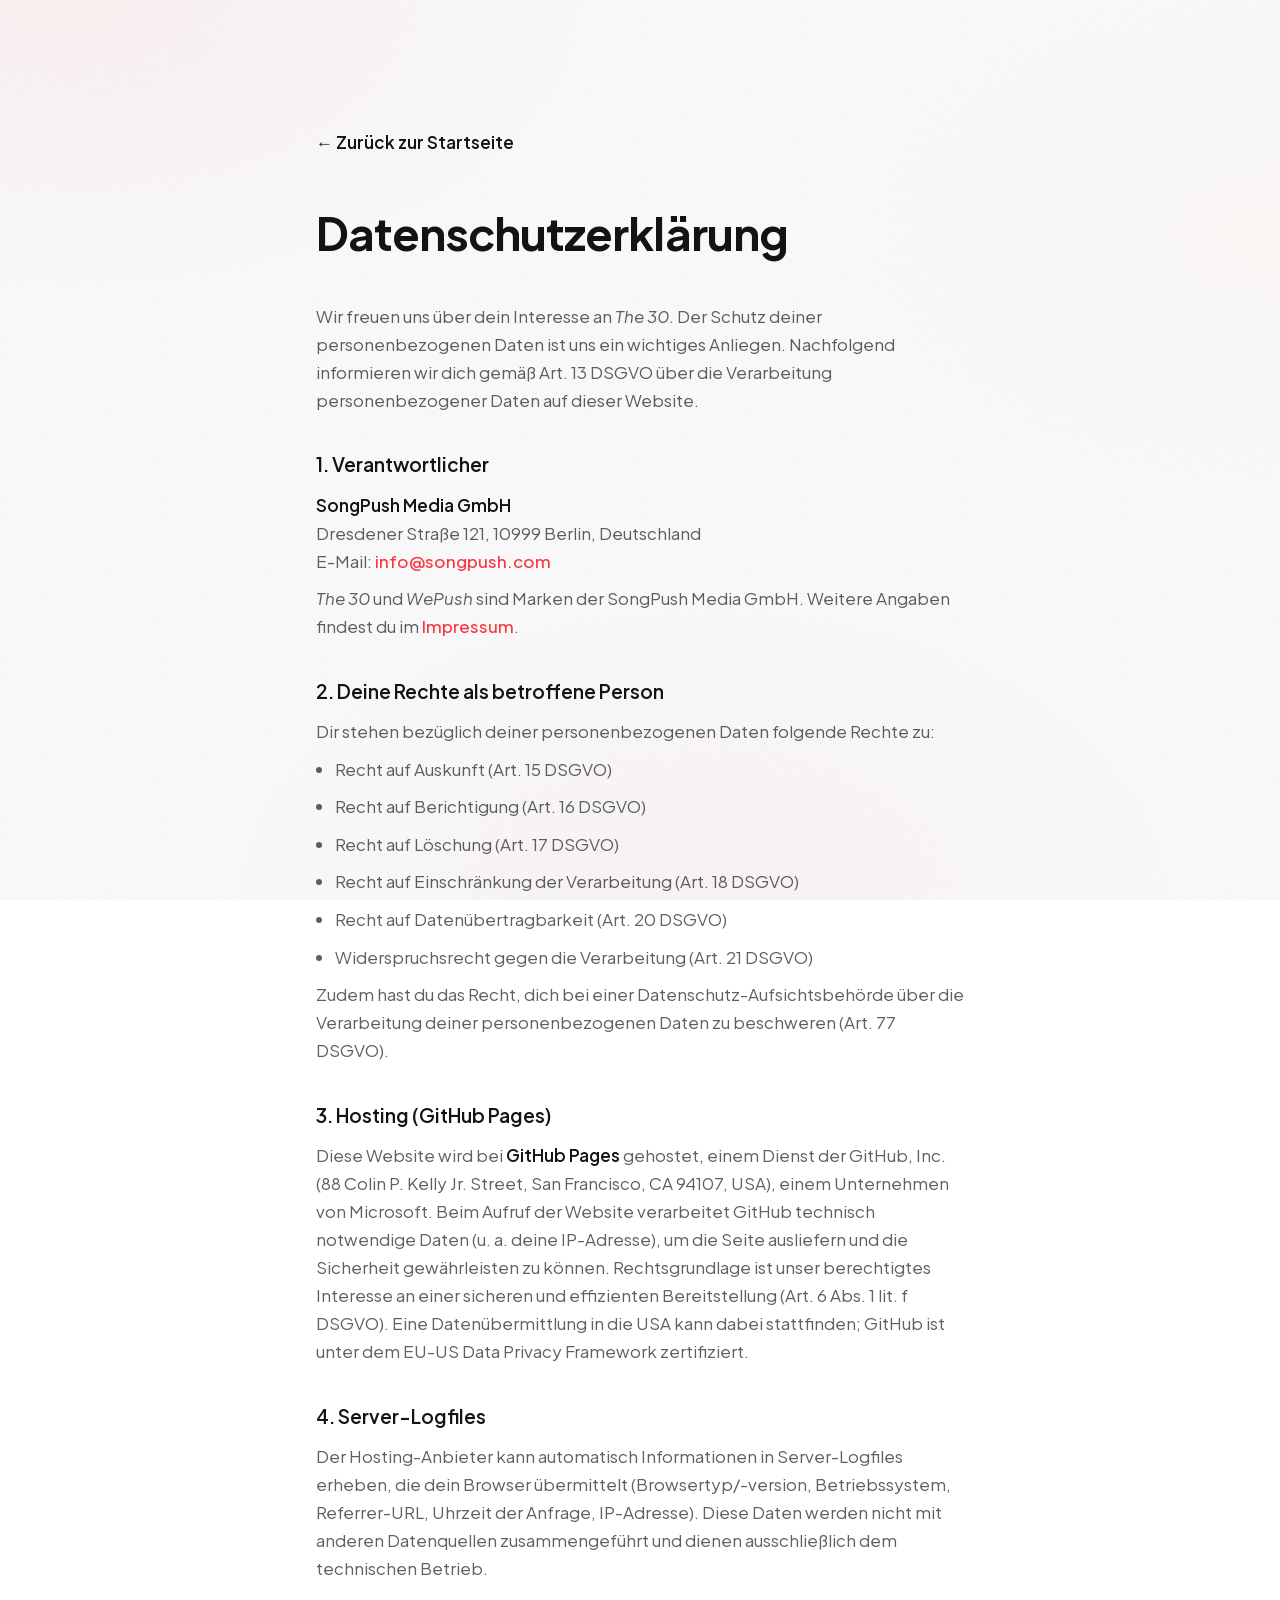
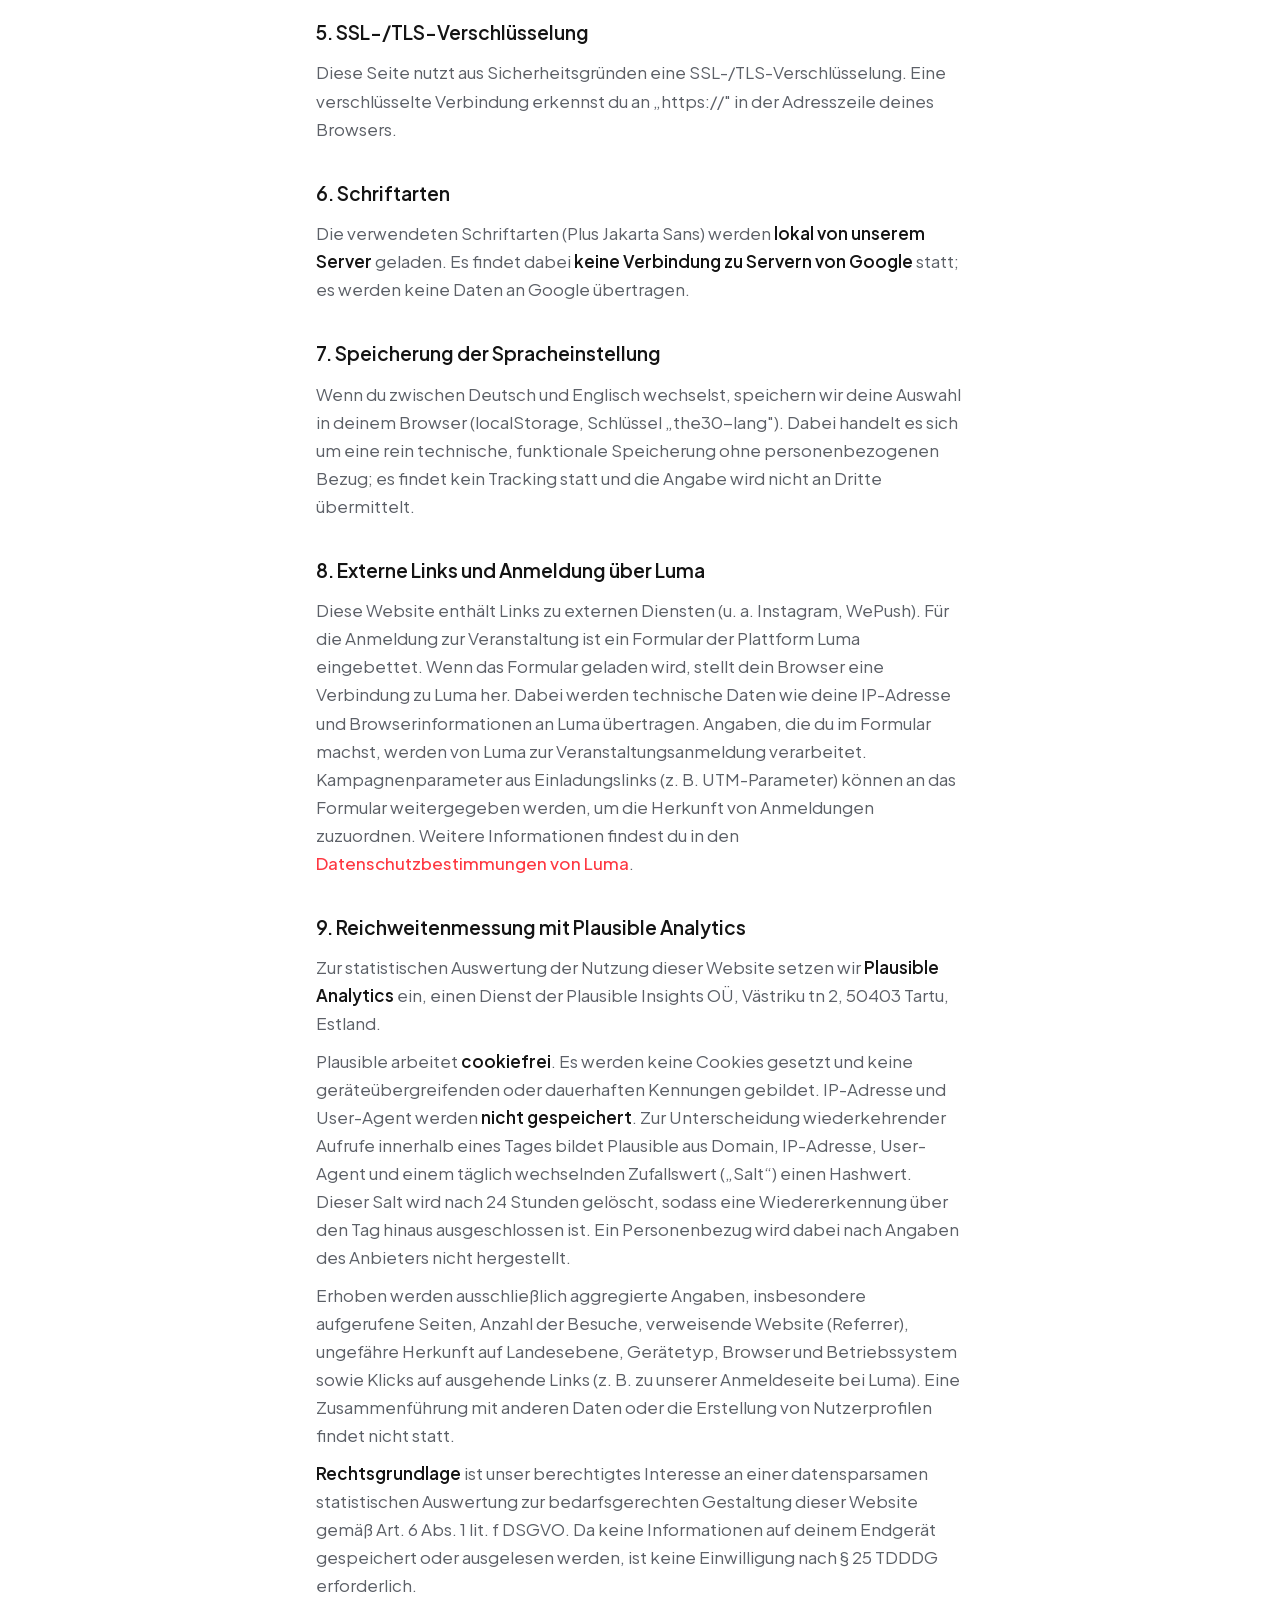
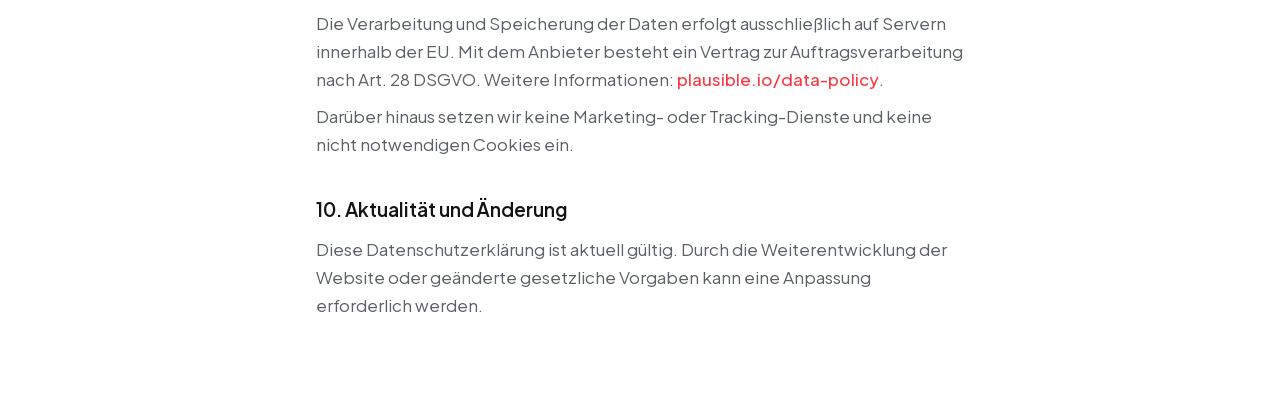
==== commit f7cc0ed8: "Embed Luma registration and route event CTAs to signup section" ====
--- a/datenschutz.html
+++ b/datenschutz.html
@@ -92,11 +92,14 @@
        Angabe wird nicht an Dritte übermittelt.</p>
 
     <h2>8. Externe Links und Anmeldung über Luma</h2>
-    <p>Diese Website enthält Links zu externen Diensten (u. a. Luma, Instagram, WePush). Die Anmeldung
-      zur Veranstaltung erfolgt über die Plattform Luma (Lu.ma). Die Anmelde-Buttons sind reine Links;
-      es werden keine Inhalte oder Skripte von Luma auf dieser Seite geladen. Erst wenn du einem
-      solchen Link folgst, gelten die Datenschutzbestimmungen des jeweiligen Anbieters. Auf deren
-      Datenverarbeitung haben wir keinen Einfluss.</p>
+    <p>Diese Website enthält Links zu externen Diensten (u. a. Instagram, WePush). Für die Anmeldung
+       zur Veranstaltung ist ein Formular der Plattform Luma eingebettet. Wenn das Formular geladen
+       wird, stellt dein Browser eine Verbindung zu Luma her. Dabei werden technische Daten wie
+       deine IP-Adresse und Browserinformationen an Luma übertragen. Angaben, die du im Formular
+       machst, werden von Luma zur Veranstaltungsanmeldung verarbeitet. Kampagnenparameter aus
+       Einladungslinks (z. B. UTM-Parameter) können an das Formular weitergegeben werden, um die
+       Herkunft von Anmeldungen zuzuordnen. Weitere Informationen findest du in den
+       <a href="https://luma.com/privacy-policy" target="_blank" rel="noopener noreferrer">Datenschutzbestimmungen von Luma</a>.</p>
 
     <h2>9. Reichweitenmessung mit Plausible Analytics</h2>
     <p>Zur statistischen Auswertung der Nutzung dieser Website setzen wir <strong>Plausible
--- a/css/styles.css
+++ b/css/styles.css
@@ -160,10 +160,12 @@
 .approvals__label { text-align: center; font-size: 0.72rem; font-weight: 600; letter-spacing: 0.13em;
   text-transform: uppercase; color: var(--ink-soft); margin-bottom: 1.8rem; }
 .approvals__logos { --logo-gap: clamp(0.55rem, 1.5vw, 1.2rem);
-  display: flex; flex-wrap: wrap; justify-content: center; align-items: center;
+  display: flex; flex-wrap: nowrap; justify-content: space-between; align-items: center;
+  overflow-x: auto; scrollbar-width: none; padding-block: 8px;
   gap: clamp(1.1rem, 2.4vw, 1.6rem) var(--logo-gap); }
 /* Der Link ist nur Träger — die Graustufen-Optik kommt von .brand-img */
-.approvals__item { display: inline-flex; align-items: center; justify-content: center; line-height: 0; }
+.approvals__logos::-webkit-scrollbar { display: none; }
+.approvals__item { flex: 0 0 auto; display: inline-flex; align-items: center; justify-content: center; line-height: 0; }
 .approvals__item:focus-visible { outline: 2px solid var(--primary); outline-offset: 6px; border-radius: 4px; }
 /* Eigene, kleinere Staffelung als in der WePush-Trustbar: alle 11 Marken
    sollen auf dem Desktop in EINE Zeile passen. */
@@ -221,6 +223,37 @@
   text-align: center; margin-top: clamp(2.2rem, 4vw, 3.2rem); }
 .section-cta__text { max-width: 46ch; color: var(--ink-soft);
   font-size: clamp(1rem, 1.5vw, 1.12rem); line-height: 1.5; }
+
+/* ---------- Stimmen der Gäste ---------- */
+/* 6er-Raster: normale Karte = 2 Spalten (drei pro Reihe), .voice--wide = 3 Spalten (zwei pro Reihe) */
+.voices__grid { display: grid; gap: 1rem; grid-template-columns: repeat(6, 1fr); margin-top: 2.4rem; }
+.voice { grid-column: span 2; margin: 0; display: flex; flex-direction: column; background: #fff;
+  border: 1px solid var(--line); border-radius: 18px; padding: 1.5rem 1.4rem 1.3rem;
+  box-shadow: 0 10px 30px rgba(20,20,20,0.05); }
+.voice--wide { grid-column: span 3; padding: 1.9rem 1.8rem 1.5rem; }
+.voice--wide .voice__quote { font-size: 1.14rem; line-height: 1.5; }
+.voice__quote { margin: 0 0 auto; font-size: 0.97rem; line-height: 1.55; color: var(--ink); }
+/* öffnendes Anführungszeichen als Akzent; das schließende steht im Text */
+.voice__quote::before { content: "„"; color: var(--primary); font-weight: 700; font-size: 1.3em;
+  line-height: 0; vertical-align: -0.12em; margin-right: 0.04em; }
+html[lang="en"] .voice__quote::before { content: "“"; vertical-align: -0.28em; }
+.voice figcaption { display: flex; align-items: center; justify-content: space-between; gap: 0.9rem 1rem;
+  margin-top: 1.5rem; padding-top: 1.1rem; border-top: 1px solid var(--line); }
+.voice__foot { flex: 1 1 auto; display: flex; align-items: center; gap: 0.75rem; min-width: 0; }
+.voice__avatar { flex: 0 0 auto; width: 48px; height: 48px; border-radius: 50%; object-fit: cover;
+  background: var(--bg-soft); }
+.voice__who { min-width: 0; }
+.voice__name { display: block; font-weight: 600; font-size: 0.92rem; letter-spacing: -0.01em; }
+.voice__role { display: block; font-size: 0.76rem; color: var(--ink-soft); line-height: 1.35; margin-top: 0.1rem; }
+.voice__brand { flex: 0 0 auto; height: 15px; display: flex; align-items: center; }
+.voice__brand img { max-height: 15px; max-width: 94px; width: auto; filter: grayscale(1); opacity: 0.55; }
+/* Kapten & Son ist extrem breit (12:1), NeoTaste vergleichsweise hoch */
+.voice__brand img.is-wide { max-width: 100px; max-height: 10px; }
+.voice__brand img.is-tall { max-height: 19px; max-width: 62px; }
+@media (max-width: 900px) {
+  .voices__grid { grid-template-columns: 1fr; }
+  .voice, .voice--wide { grid-column: auto; }
+}
 
 /* ---------- Sections ---------- */
 .section { padding: clamp(4.5rem, 10vw, 8.5rem) 0; position: relative; }
@@ -494,24 +527,17 @@
   background: var(--primary); }
 .register__status + .lead { margin-top: 1.1rem; }
 
+#register { scroll-margin-top: 88px; }
 .luma-embed { width: 100%; max-width: 600px; margin: 2.6rem auto 0;
   display: flex; flex-direction: column; align-items: center; gap: 0.9rem; }
-.luma-embed__note { font-size: 0.82rem; color: var(--ink-soft); }
-
-/* Kompakte Anmelde-Karte — ersetzt das Embed auf Mobile (kein Scrollen im iframe) */
-.luma-card { display: none; }
+.luma-embed iframe { display: block; width: 100%; height: 800px; border: 1px solid var(--line);
+  border-radius: var(--radius); background: #fff; box-shadow: 0 16px 40px rgba(20,20,20,.06); }
+.luma-embed__note, .luma-embed__fallback { font-size: 0.82rem; line-height: 1.6; color: var(--ink-soft); }
+.luma-embed__fallback { text-decoration: underline; text-underline-offset: 3px; }
+.luma-embed__fallback:hover { color: var(--ink); }
 @media (max-width: 560px) {
-  .luma-embed { display: none; }
-  .luma-card { display: flex; flex-direction: column; gap: 0.4rem; text-align: center;
-    margin: 2rem auto 0; max-width: 420px; padding: 1.6rem 1.4rem 1.5rem;
-    background: #fff; border: 1px solid var(--line); border-radius: 18px;
-    box-shadow: 0 18px 44px rgba(20,20,20,0.10); }
-  .luma-card__date { font-size: 0.74rem; font-weight: 600; letter-spacing: 0.06em;
-    text-transform: uppercase; color: var(--primary); }
-  .luma-card__title { font-size: 1.12rem; font-weight: 600; letter-spacing: -0.01em; color: var(--ink); }
-  .luma-card__btn { margin-top: 0.9rem; padding: 0.85rem 1.2rem; border-radius: 100px;
-    background: var(--ink); color: #fff; font-size: 0.95rem; font-weight: 600; }
-  .luma-card__note { margin-top: 0.7rem; font-size: 0.78rem; color: var(--ink-soft); }
+  .luma-embed { margin-top: 2rem; }
+  .luma-embed iframe { height: 940px; }
 }
 
 /* ---------- Footer ---------- */
@@ -534,12 +560,9 @@
 }
 
 /* ---------- Responsive ---------- */
-/* Unterhalb ~1200px passen die 11 Logos nicht mehr in eine Zeile. Dann feste
-   Sechstel-Spalten → genau 2 Zeilen (6 + 5) statt ausgefranstem Umbruch (9 + 2).
-   Bewusst Flex statt Grid: die angebrochene zweite Zeile bleibt so zentriert. */
+/* Logos bleiben in einer Zeile; auf schmalen Displays horizontal wischbar. */
 @media (max-width: 1200px) {
-  .approvals__logos { --logo-gap: 0.8rem; gap: 1.4rem var(--logo-gap); }
-  .approvals__item { flex: 0 0 calc((100% - 5 * var(--logo-gap)) / 6); }
+  .approvals__logos { --logo-gap: 0.8rem; justify-content: flex-start; }
 }
 
 @media (max-width: 900px) {
@@ -606,9 +629,7 @@
   .recap__item { margin-bottom: 0.6rem; border-radius: 10px; }
   .btn--nav { display: none; }
   .brand-img { max-height: 21px; max-width: 76px; }
-  /* Zusagen-Bar auf Mobile: gleiche Sechstel, nur kleiner → 2 Zeilen (6 + 5).
-     Die Reihe zieht sich über das Container-Gutter hinaus (wie .mood), sonst
-     drückt die Sechstel-Spalte breite Wortmarken wie RTL auf ~8px Höhe. */
+  /* Einzeilige Logo-Leiste bis an die seitlichen Abstände. */
   .approvals__logos { --logo-gap: 0.45rem; gap: 1.1rem var(--logo-gap);
     margin-inline: calc(var(--gutter) * -1); }
   .approvals .brand-img { max-height: 15px; }
@@ -616,3 +637,67 @@
   .approvals .brand-img--stack { max-height: 22px; }
   .approvals__label { font-size: 0.66rem; margin-bottom: 1.4rem; }
 }
+
+/* Speaker section for the second edition. */
+.speakers { background: var(--bg-soft); }
+.speakers .container { max-width: 1520px; }
+.speakers .section__title { max-width: none; }
+.speakers__grid { display: grid; grid-template-columns: repeat(3,minmax(0,438.46px)); justify-content: center; align-items: stretch; gap: 1.5rem; margin-top: 2.8rem; }
+.speaker { display: flex; flex-direction: column; background: #fff; border: 1px solid var(--line); border-radius: 22px; overflow: hidden; }
+.speaker__brand { display: flex; align-items: center; justify-content: space-between; gap: 1rem; padding: 1.3rem 1.6rem; min-height: 104px; }
+.speaker__brand img { width: 148px; height: 64px; object-fit: contain; }
+.speaker__brand span { font-size: .65rem; text-transform: uppercase; letter-spacing: .06em; color: var(--ink-soft); max-width: 13ch; }
+.speaker__portrait { position: relative; aspect-ratio: 620 / 403; flex-shrink: 0; overflow: hidden; background: var(--bg-soft); }
+.speaker__portrait > img { width: 100%; height: 100%; object-fit: cover; object-position: center 30%; }
+.speaker__portrait figcaption { position: absolute; right: 10px; bottom: 8px; padding: 2px 6px; border-radius: 4px; background: rgba(0,0,0,.58); color: #fff; font-size: .55rem; }
+.speaker__body { padding: 1.7rem; display: flex; flex: 1; flex-direction: column; }
+.speaker__role { font-size: .73rem; color: var(--primary-dark); font-weight: 600; }
+.speaker h3 { font-size: clamp(1.4rem,2.4vw,1.85rem); line-height: 1.2; letter-spacing: -.03em; margin-top: .5rem; }
+.speaker__bio { margin-top: 1rem; color: var(--ink-soft); font-size: .94rem; line-height: 1.7; }
+.speaker__links { display: flex; align-items: center; flex-wrap: wrap; gap: .8rem 1.2rem; padding-top: 1.5rem; margin-top: auto; }
+.speaker__links a { display: inline-flex; align-items: center; gap: .5rem; font-size: .75rem; font-weight: 600; min-height: 44px; }
+.speaker__links a:hover { color: var(--primary-dark); }
+.speaker__article { border-bottom: 1px solid var(--line); }
+.speaker__links a:focus-visible { outline: 2px solid var(--primary); outline-offset: 5px; }
+@media (max-width: 760px) {
+  .speakers__grid { grid-template-columns: minmax(0,438.46px); }
+  .speaker__brand { padding-inline: 1.3rem; }
+  .speaker__body { padding: 1.3rem; }
+}
+
+/* Music teaser and the unified retrospective. */
+.speaker__brand .speaker__music-label { display: inline-flex; align-items: center; gap: .7rem; color: var(--ink); max-width: none; }
+.speaker__brand .speaker__music-label > span { font-size: .85rem; font-weight: 600; max-width: none; }
+.speaker__portrait--mystery { background: #16151a; }
+.speaker__portrait--mystery > img { filter: blur(8px); transform: scale(1.1); opacity: .65; }
+.speaker__mystery-mark { position: absolute; inset: 0; display: grid; place-items: center; color: #fff; font-size: 4rem; font-weight: 500; }
+.speaker__pending { margin-top: auto; padding-top: 1.8rem; font-size: .75rem; color: var(--ink-soft); }
+.recap__meta { margin-top: 1rem; color: var(--ink-soft); font-size: .9rem; }
+.recap__photos-title { margin-top: 3rem; font-size: 1.25rem; font-weight: 600; }
+.recap-anchor { display: block; }
+@media (min-width: 761px) and (max-width: 1100px) {
+  .speakers__grid { grid-template-columns: repeat(2,minmax(0,438.46px)); }
+  .speaker--music { grid-column: 1 / -1; width: min(100%,438.46px); justify-self: center; }
+}
+
+/* Space for the dinner introduction and guest feedback within the recap. */
+.recap__intro { max-width: 78ch; margin: clamp(2rem,4vw,3rem) auto 0; color: var(--ink-soft); font-size: clamp(1rem,1.35vw,1.1rem); line-height: 1.8; }
+.recap__intro p + p { margin-top: 1.2rem; }
+.recap__quotes-title { margin-top: clamp(2.5rem,4vw,3.5rem); font-size: 1.25rem; font-weight: 600; line-height: 1.4; }
+.recap__quotes-title + .voices__grid { margin-top: 1.4rem; }
+
+/* The dinner statement bridges the speaker CTA and the recap. */
+.dinner-statement { background: var(--bg-soft); }
+.dinner-statement .container { max-width: 1320px; }
+.dinner-statement__panel .vision__highlight-text { font-size: clamp(.8rem, 1.05vw, 1rem); line-height: 1.8; color: var(--ink); }
+@media (max-width: 600px) {
+  .dinner-statement__panel .vision__highlight-text { font-size: .95rem; text-wrap: balance; }
+}
+.recap__statement { margin-top: clamp(2rem,4vw,3rem); }
+.recap__grid--second { margin-top: clamp(2rem,4vw,3rem); }
+
+/* Aligned columns preserve the masonry rhythm and crop only the last tile. */
+.recap__grid.is-aligned { display: grid; grid-template-columns: repeat(var(--recap-columns),minmax(0,1fr)); column-count: auto; gap: var(--recap-gap); }
+.recap__column { display: flex; flex-direction: column; gap: var(--recap-gap); min-width: 0; }
+.recap__grid.is-aligned .recap__item { margin-bottom: 0; flex-shrink: 0; }
+.recap__item--cropped img { height: 100%; object-fit: cover; object-position: center bottom; }
